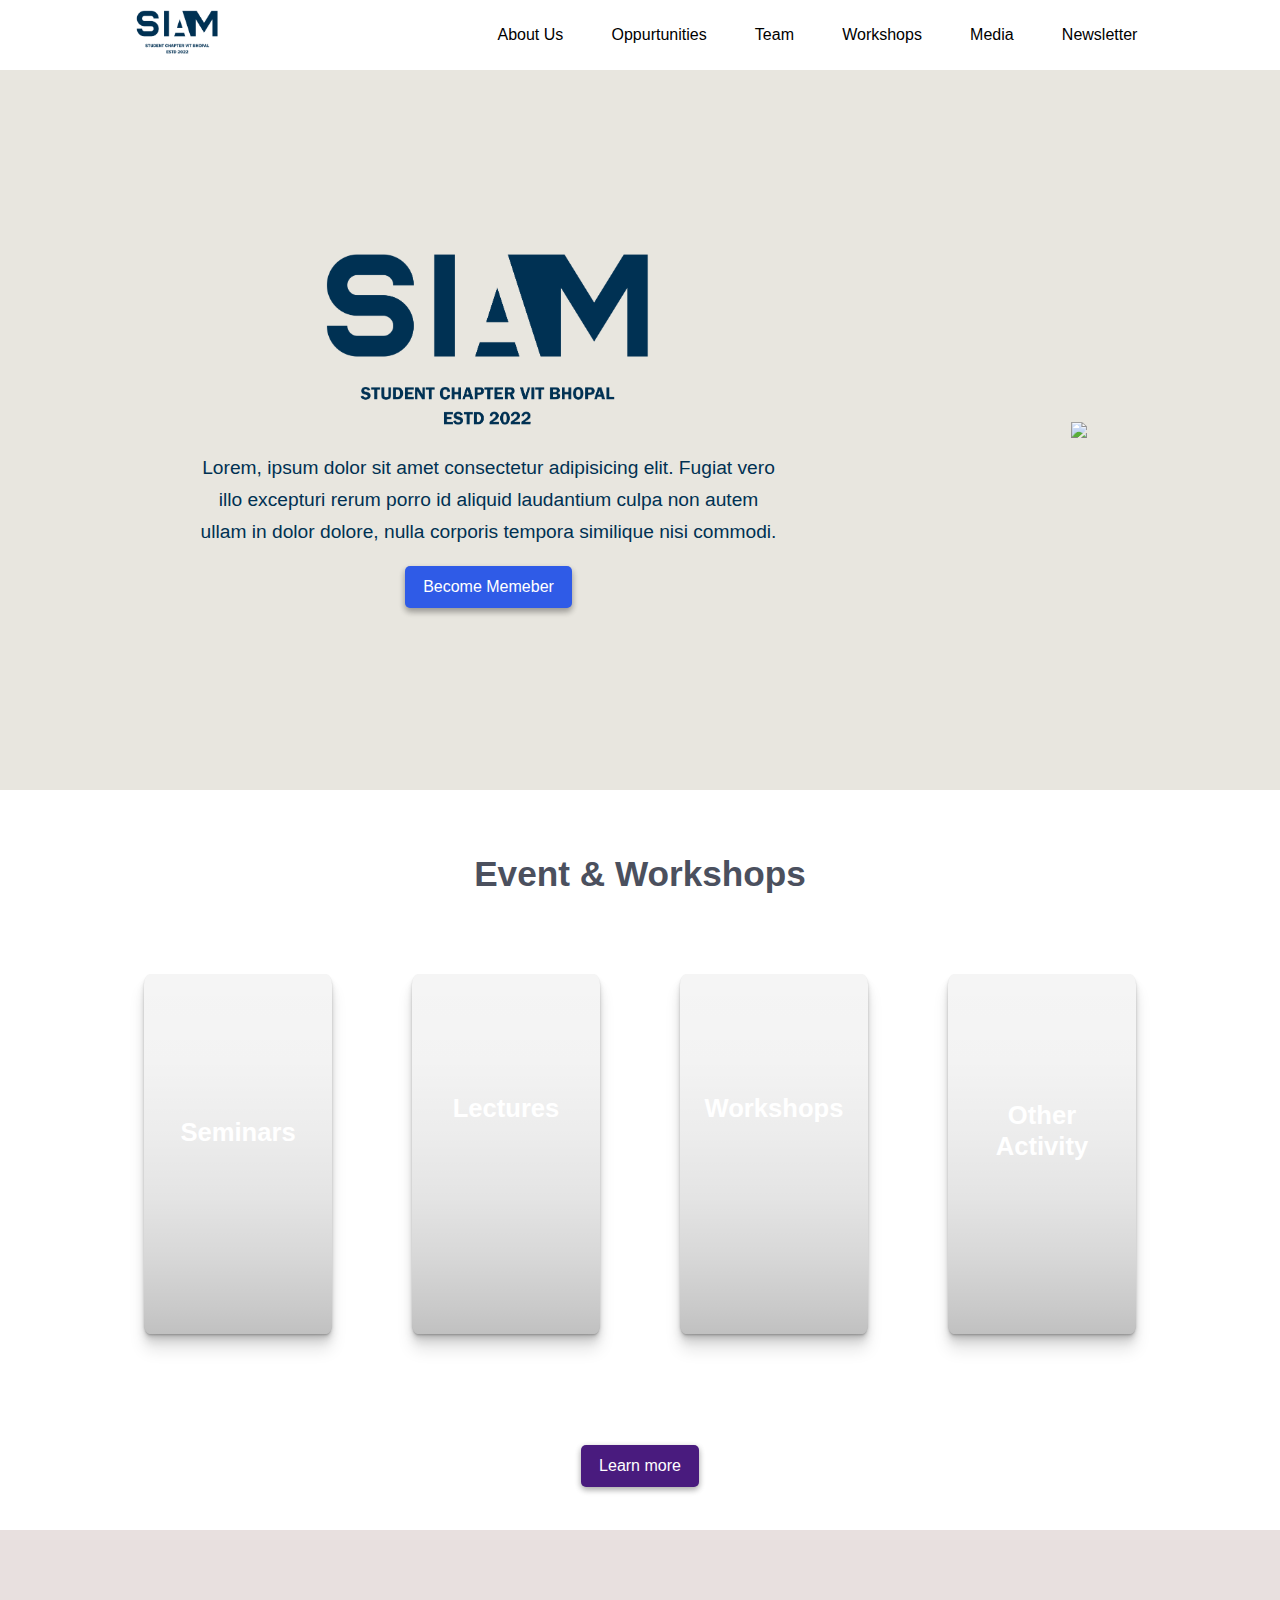
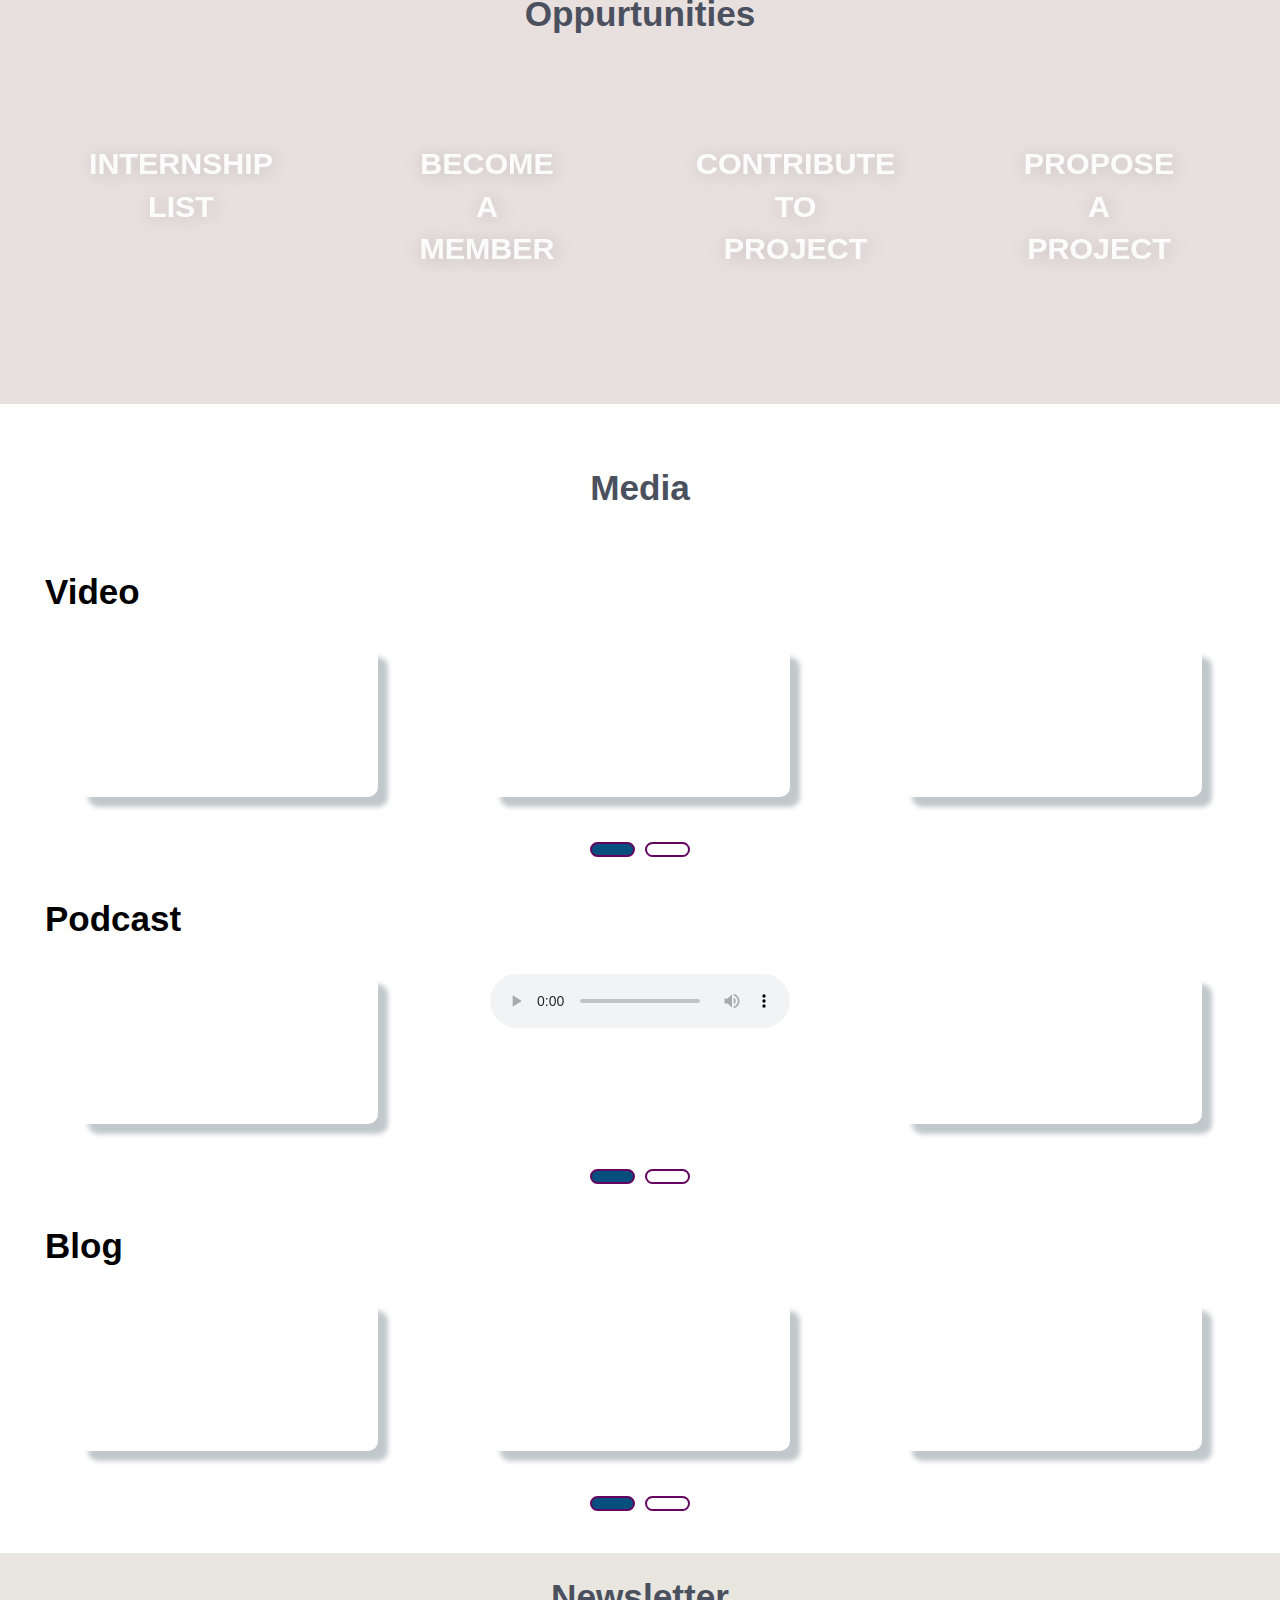
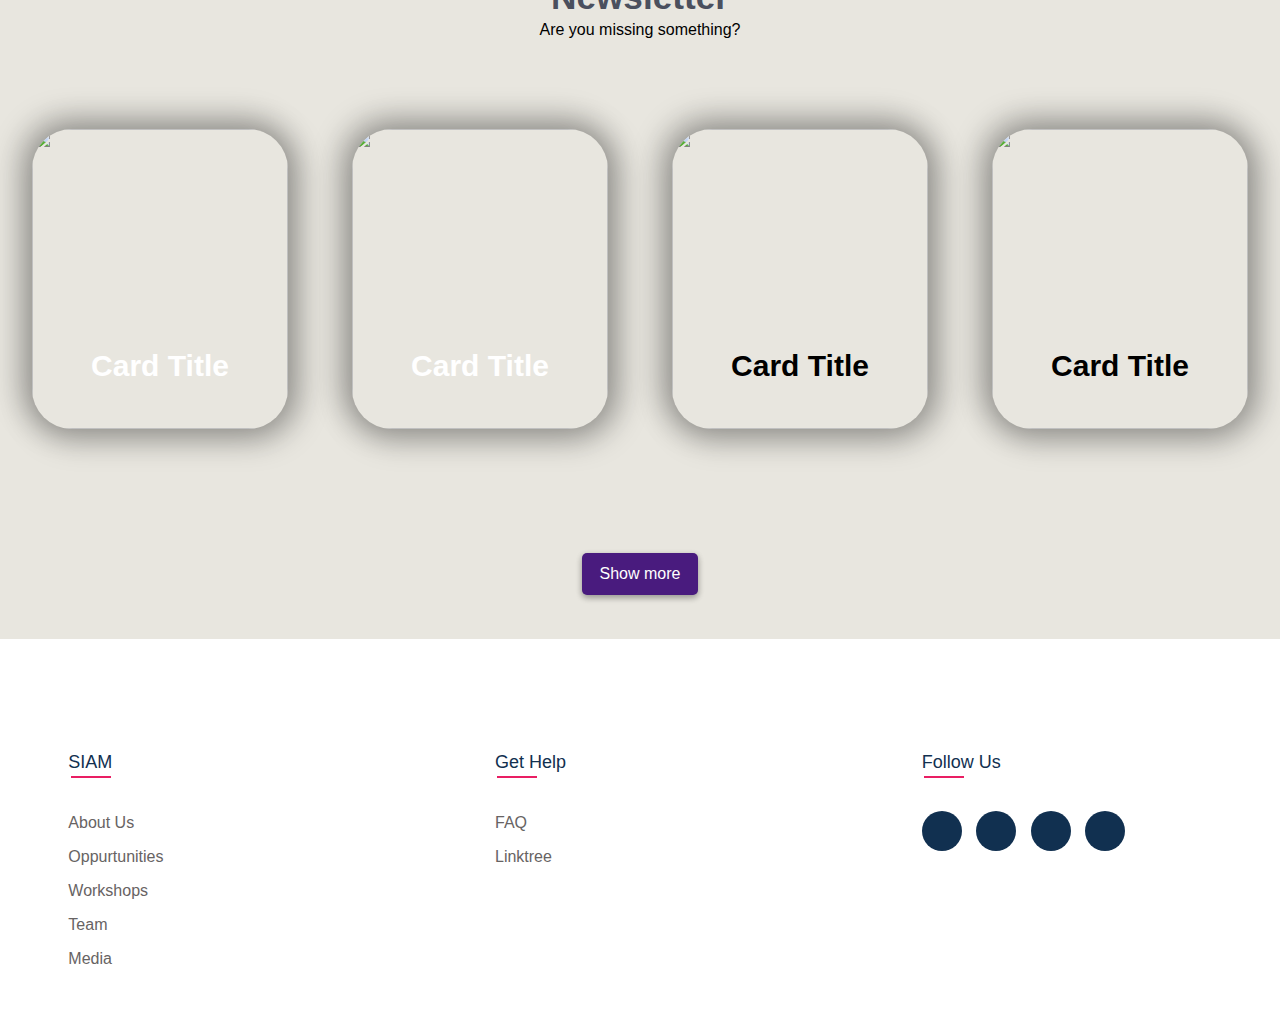
==== index.html @ 95266b64 "done" ====
<!DOCTYPE html>
<html lang="en">

<head>
  <meta charset="UTF-8">
  <meta http-equiv="X-UA-Compatible" content="IE=edge">
  <meta name="viewport" content="width=device-width, initial-scale=1.0">

  <script src="./js/index.js"></script>
  <script src="https://code.jquery.com/jquery-3.6.1.min.js"></script>
  <script src="https://cdnjs.cloudflare.com/ajax/libs/OwlCarousel2/2.3.4/owl.carousel.min.js"></script>
  <script src='https://kit.fontawesome.com/a076d05399.js' crossorigin='anonymous'></script>

  <link rel="stylesheet" href="https://cdnjs.cloudflare.com/ajax/libs/OwlCarousel2/2.3.4/assets/owl.carousel.min.css">
  <link rel="stylesheet" href="https://cdnjs.cloudflare.com/ajax/libs/font-awesome/6.1.1/css/all.min.css"
    integrity="sha512-KfkfwYDsLkIlwQp6LFnl8zNdLGxu9YAA1QvwINks4PhcElQSvqcyVLLD9aMhXd13uQjoXtEKNosOWaZqXgel0g=="
    crossorigin="anonymous" referrerpolicy="no-referrer" />
  <link href="https://fonts.googleapis.com/css?family=Montserrat:400,700" rel="stylesheet">
  <link rel="icon" type="image/x-icon" href="./images/SIAM logo Circular.png">
  <link rel="stylesheet" href="./css/index.css">
  <link rel="stylesheet" href="./css/venki.css">

  <title>SIAM</title>
</head>

<body>
<!-- Navbar -->
  <header>
    <div class="nav">
      <div class="logo">
        <a href="./html/index.html"><img src="./images/SIAM logo No Background 2.png"></a>
      </div>
      <div class="nav-links" tabindex="1">
        <div class="link"><a href="#c1" class="link">About Us</a></div>
        <div class="link"><a href="#c3" class="link">Oppurtunities</a></div>
        <div class="link"><a href="#" class="link">Team</a></div>
        <div class="link"><a href="#c2" class="link">Workshops</a></div>
        <div class="link"><a href="#c4" class="link">Media</a></div>
        <div class="link"><a href="#c5" class="link">Newsletter</a></div>
        <div class="toggle">
          <i class='fas fa-align-justify' style="font-size: 30px; margin:12px; padding: 3px;"></i>
        </div>
      </div>
    </div>
  </header>
  <!-- Navbar -->


<!-- Hero_page -->
  <div class="hero_section" id="c1">
    <div class="hero_text">
      <img src="./images/SIAM logo No Background 2.png">
      <p>Lorem, ipsum dolor sit amet consectetur
        adipisicing elit. Fugiat vero illo excepturi rerum porro id aliquid laudantium culpa non autem ullam in dolor
        dolore, nulla corporis tempora similique nisi commodi.</p>
      <div class="inner_button1">
        <a href="#"><button>Become Memeber</button></a>
      </div>
    </div>
    <img class="hero_img"
      src="https://afd-imaginecup-prod.azurefd.net/blob/imagine/public/images/RebrandV2_Homepage_Hero_1000x500.png">
  </div>
<!-- Hero_page -->

<!-- Event_and_workshop_section -->
  <div class="event_section" id="c2">
    <div class="event_title">
      <h1> Event & Workshops </h1>
    </div>
  </div>
  <main class="page-content">
    <div class="card1">
      <div class="content1">
        <h2 class="title">Seminars</h2>
        <p class="copy">"Let us walk into the seminar room as equals and not second class citizens.”</p>
        <button class="btn">View </button>
      </div>
    </div>
    <div class="card1">
      <div class="content1">
        <h2 class="title">Lectures</h2>
        <p class="copy">“Some people talk in their sleep. Lecturers talk while other people sleep”</p>
        <button class="btn">View </button>
      </div>
    </div>
    <div class="card1">
      <div class="content1">
        <h2 class="title">Workshops</h2>
        <p class="copy">"Great things are done by a series of small things brought together.”</p>
        <button class="btn">View</button>
      </div>
    </div>
    <div class="card1">
      <div class="content1">
        <h2 class="title">Other Activity</h2>
        <p class="copy">"Happiness is a state of activity it is the elixir of life.”</p>
        <button class="btn">View</button>
      </div>
    </div>
  </main>
  <div class="learn">
    <a href="#"><button>Learn more</button></a>
  </div>
<!-- Event_and_workshop_section -->


<!-- Oppurtunities_Section -->
  <section class="hero-section" id="c3">
    <div class="event_title">
      <h1> Oppurtunities </h1>
    </div>
    <div class="card-grid">
      <a class="card" href="#">
        <div class="card__background"
          style="background-image: url(https://images.unsplash.com/photo-1513128034602-7814ccaddd4e?ixlib=rb-4.0.3&ixid=MnwxMjA3fDB8MHxwaG90by1wYWdlfHx8fGVufDB8fHx8&auto=format&fit=crop&w=435&q=80)">
        </div>
        <div class="card__content">
          <h3 class="card__heading">INTERNSHIP LIST</h3>
        </div>
      </a>
      <a class="card" href="#">
        <div class="card__background"
          style="background-image: url(https://images.unsplash.com/photo-1502444330042-d1a1ddf9bb5b?ixlib=rb-4.0.3&ixid=MnwxMjA3fDB8MHxwaG90by1wYWdlfHx8fGVufDB8fHx8&auto=format&fit=crop&w=1173&q=80)">
        </div>
        <div class="card__content">
          <h3 class="card__heading">BECOME A MEMBER</h3>
        </div>
      </a>
      <a class="card" href="#">
        <div class="card__background"
          style="background-image: url(https://images.unsplash.com/photo-1586281380117-5a60ae2050cc?ixlib=rb-4.0.3&ixid=MnwxMjA3fDB8MHxwaG90by1wYWdlfHx8fGVufDB8fHx8&auto=format&fit=crop&w=1170&q=80)">
        </div>
        <div class="card__content">
          <h3 class="card__heading">CONTRIBUTE TO PROJECT</h3>
        </div>
        </li>
        <a class="card" href="#">
          <div class="card__background"
            style="background-image: url(https://images.unsplash.com/photo-1497633762265-9d179a990aa6?ixlib=rb-4.0.3&ixid=MnwxMjA3fDB8MHxwaG90by1wYWdlfHx8fGVufDB8fHx8&auto=format&fit=crop&w=1173&q=80)">
          </div>
          <div class="card__content">
            <h3 class="card__heading">PROPOSE A PROJECT</h3>
          </div>
        </a>
  </section>
<!-- Oppurtunities_Section -->

<!-- Media_section -->
  <section class="Media" id="c4">
    <div class="event_title">
      <h1> Media </h1>
    </div>
    <div class="vid">
      <h1>Video</h1>
    </div>
    <div class="wrapper">
      <div class="carousel owl-carousel">
        <div class="carde carde-1"><iframe
            src="https://drive.google.com/file/d/1U6ZTKZqI99TWluxevwmqQUKadkZJbYG3/preview" allow="autoplay"></iframe>
        </div>
        <div class="carde carde-2"><iframe
            src="https://drive.google.com/file/d/1DU8r8yJCGVjgxwokge92Vj6C5SOmhmwg/preview" allow="autoplay"></iframe>
        </div>
        <div class="carde carde-3"><iframe
            src="https://drive.google.com/file/d/1U6ZTKZqI99TWluxevwmqQUKadkZJbYG3/preview" allow="autoplay"></iframe>
        </div>
        <div class="carde carde-4"><iframe
            src="https://drive.google.com/file/d/1DU8r8yJCGVjgxwokge92Vj6C5SOmhmwg/preview" allow="autoplay"></iframe>
        </div>
        <div class="carde carde-5"><iframe
            src="https://drive.google.com/file/d/1U6ZTKZqI99TWluxevwmqQUKadkZJbYG3/preview" allow="autoplay"></iframe>
        </div>
      </div>
    </div>

    <div class="vid">
      <h1>Podcast</h1>
    </div>
    <div class="wrapper">
      <div class="carousel owl-carousel">
        <div class="carde carde-1"><iframe
            src="https://drive.google.com/file/d/1yyYGOU87adQq5bMHuCAW9EfXvQfVANlE/preview" allow="autoplay"></iframe>
        </div>
        <div class="carde carde-2"><audio controls="controls">
            <source src="https://drive.google.com/file/d/1yyYGOU87adQq5bMHuCAW9EfXvQfVANlE/preview">
          </audio></iframe></div>
        <div class="carde carde-3"><iframe
            src="https://drive.google.com/file/d/1U6ZTKZqI99TWluxevwmqQUKadkZJbYG3/preview" allow="autoplay"></iframe>
        </div>
        <div class="carde carde-4"><iframe
            src="https://drive.google.com/file/d/1U6ZTKZqI99TWluxevwmqQUKadkZJbYG3/preview" allow="autoplay"></iframe>
        </div>
        <div class="carde carde-5"><iframe
            src="https://drive.google.com/file/d/1U6ZTKZqI99TWluxevwmqQUKadkZJbYG3/preview" allow="autoplay"></iframe>
        </div>
      </div>
    </div>

    <div class="vid">
      <h1>Blog</h1>
    </div>
    <div class="wrapper">
      <div class="carousel owl-carousel">
        <div class="carde carde-1"><iframe
            src="https://drive.google.com/file/d/1U6ZTKZqI99TWluxevwmqQUKadkZJbYG3/preview" allow="autoplay"></iframe>
        </div>
        <div class="carde carde-2"><iframe
            src="https://drive.google.com/file/d/1U6ZTKZqI99TWluxevwmqQUKadkZJbYG3/preview" allow="autoplay"></iframe>
        </div>
        <div class="carde carde-3"><iframe
            src="https://drive.google.com/file/d/1U6ZTKZqI99TWluxevwmqQUKadkZJbYG3/preview" allow="autoplay"></iframe>
        </div>
        <div class="carde carde-4"><iframe
            src="https://drive.google.com/file/d/1U6ZTKZqI99TWluxevwmqQUKadkZJbYG3/preview" allow="autoplay"></iframe>
        </div>
        <div class="carde carde-5"><iframe
            src="https://drive.google.com/file/d/1U6ZTKZqI99TWluxevwmqQUKadkZJbYG3/preview" allow="autoplay"></iframe>
        </div>
      </div>
    </div>

    <script>
      $(".carousel").owlCarousel({
        margin: 15,
        loop: true,
        autoplay: true,
        autoplayTimeout: 4000,  //4000ms = 4sec
        autoplayHoverPause: true,
        responsive: {
          0: {
            items: 1,
            nav: false
          },
          600: {
            items: 2,
            nav: false
          },
          1000: {
            items: 3,
            nav: false
          }
        }
      });
    </script>

  </section>
<!-- Media_section -->


<!-- Newsletter -->
<section class="opp-section" id="c5">
  <div class="event_title">
    <h1>Newsletter</h1>
    <p>Are you missing something?</p>
  </div>

  <div class="oppcards-list">
  
    <div class="oppcard 1">
      <div class="card_image"> <img src="https://i.redd.it/b3esnz5ra34y.jpg" /> </div>
      <div class="card_title title-white">
        <p>Card Title</p>
      </div>
    </div>
    
      <div class="oppcard 2">
      <div class="card_image">
        <img src="https://st2.depositphotos.com/1598598/5887/i/950/depositphotos_58874131-stock-photo-tablet-on-a-desk-newsletter.jpg" />
        </div>
      <div class="card_title title-white">
        <p>Card Title</p>
      </div>
    </div>
    
    <div class="oppcard 3">
      <div class="card_image">
        <img src="https://media.giphy.com/media/10SvWCbt1ytWCc/giphy.gif" />
      </div>
      <div class="card_title">
        <p>Card Title</p>
      </div>
    </div>
      
      <div class="oppcard 4">
      <div class="card_image">
        <img src="https://media.giphy.com/media/LwIyvaNcnzsD6/giphy.gif" />
        </div>
      <div class="card_title title-black">
        <p>Card Title</p>
      </div>
      </div>
    
    </div>
    <div class="learn">
      <a href="#"><button>Show more</button></a>
    </div>
</section>


<!-- Newsletter -->


<!-- footer -->
  <footer class="footer">
    <div class="container">
      <div class="row">
        <div class="footer-col">
          <h4>SIAM</h4>
          <ul>
            <li><a href="#">about us</a></li>
            <li><a href="#">oppurtunities</a></li>
            <li><a href="#">workshops</a></li>
            <li><a href="#">team</a></li>
            <li><a href="#">media</a></li>
          </ul>
        </div>
        <div class="footer-col">
          <h4>get help</h4>
          <ul>
            <li><a href="#">FAQ</a></li>
            <li><a href="#">linktree</a></li>
          </ul>
        </div>
        <div class="footer-col">
          <h4>follow us</h4>
          <div class="social-links">
            <a href="#"><i class="fab fa-facebook-f"></i></a>
            <a href="#"><i class="fab fa-twitter"></i></a>
            <a href="#"><i class="fab fa-instagram"></i></a>
            <a href="#"><i class="fab fa-linkedin-in"></i></a>
          </div>
        </div>
      </div>
    </div>
  </footer>
<!-- footer -->

</body>
</html>
---- css/index.css ----
* {
    margin: 0;
    padding: 0;
    box-sizing: border-box;
    font-family: "Poppins", sans-serif;
  }

/* Navbar */
  .nav{
    height:70px;
    /* width:90vw; */
    display:flex;
    flex-direction: row;
    justify-content: space-around;
    align-items: center;
  }
  
  .nav-links{
    display:flex;
    flex-direction: row;
    justify-content: space-between;
    width:50vw;
    align-items: center;
  }
  
  .link{
    height: 70px;
    position: relative;
    transition-duration: 150ms;
    transition-timing-function: ease;
    color: black;
    font-size: 18px;
    font-size: medium;
    display: flex;
    flex-direction: row;
    justify-content: center;
    align-items: center;
  }
  
  .toggle{
    height:60px;
    width:70px;
    position:relative;
    display:none;
    /* flex-direction: column;
    justify-content: center;
    align-items: center; */
    transition-duration: 100ms;
    transition-timing-function: ease;
  }
  
  .link:hover{
    transform: scale(1.2);
    z-index:1;
    color: rgb(90, 87, 87);
  }
  .link:focus{
    color: red;
  }
  .link a {
    text-decoration: none;
  }
  
  .logo{
    height:70px;
    width:70px;
    display: flex;
    flex-direction: row;
    justify-content: center;
    align-items: center;
  }
  .logo a img {
    height: 50px;
  }
  /* Navbar */
  

/* Hero Page */
  .hero_section {
    display: flex;
    flex-direction: row;
    align-items: center;
    justify-content: space-around;
    flex-wrap: wrap;
    min-height: 80vh;
    background-color: #E8E6DF;
    padding:50px;
  }

  .hero_text {
    position: relative;
    text-align: center;
    color: #003152;
    font-size: 2.4rem;
    font-weight: 700;
    width: 50%;
    font-family:  system-ui, -apple-system, BlinkMacSystemFont, 'Segoe UI', Roboto, Oxygen, Ubuntu, Cantarell, 'Open Sans', 'Helvetica Neue', sans-serif;
  }

  .hero_text p {
    line-height: 32px;
    font-weight: 400;
    font-size: 1.2rem;
    font-family: 'Google Sans', sans-serif;
  }

  .hero_img {
    max-width: 600px;
  }

  .inner_button1{
    position: relative;
    display: flex;
    justify-content:center;
    align-items: center;
    height: 70px;
  }

  .inner_button1 a button {
    position: relative;
    background: #2F5BE7;
    box-shadow: 0 3px 6px rgb(0 0 0 / 16%), 0 4px 6px rgb(0 0 0 / 23%);
    color: #FFFFFF;
    padding: 12px 18px;
    font-size: 1rem;
    border-radius: 5px;
    border: none;
    cursor: pointer;
  }

  .inner_button1 a button:hover {
    background-color: #1541d3;
    font-size: 1.1rem;
  }
  
  .hero_text img {
    height: 200px;
  }
/* Hero page */

/* Event_and_workshop_section */
  .event_section {
    display: flex;
    flex-direction: column;
    align-items: center;
    justify-content: space-between;
    background-color: white;
    position: relative;
  }

  .event_title {
    position: relative;
    padding: 20px;
    margin: 40px;
    text-align: center;
  }
  .event_title h1 {
    text-transform: capitalize;
    font-size: 2.2rem;
    line-height: 48px;
    font-weight: 600;
  }

  

.learn{
    display: flex;
    flex-direction: column;
    align-items: center;
    justify-content: center;
    height: 20vh;
    position: relative;
    margin: 0px;
    padding: 8% 0 4% 0;

}
@import url("https://fonts.googleapis.com/css?family=Cardo:400i|Rubik:400,700&display=swap"); */
 
* {
  box-sizing: border-box;
} 

.page-content {
  display: flex;
  justify-content: space-between;
  align-items: center;
  flex-wrap: wrap;
  /* gap: 80px; */
  display: grid;
  grid-gap: 5rem;
  padding: 1rem;
  max-width: 80vw;
  margin: 0 auto;
  font-family: var(--font-sans);
}

.page-content .card1 {
  position: relative;
  display: flex;
  flex-direction: column;
  align-items: flex-end;
  overflow: hidden;
  padding: 1rem;
  width: 100%;
  text-align: center;
  color: whitesmoke;
  background-color: whitesmoke;
  box-shadow: 0 1px 1px rgba(0, 0, 0, 0.1), 0 2px 2px rgba(0, 0, 0, 0.1), 0 4px 4px rgba(0, 0, 0, 0.1), 0 8px 8px rgba(0, 0, 0, 0.1), 0 16px 16px rgba(0, 0, 0, 0.1);
  border-radius: 3%;
}

.card1:before {
  content: "";
  position: absolute;
  top: 0;
  left: 0;
  width: 100%;
  height: 110%;
  background-size: cover;
  background-position: center;
  transition: transform calc(var(--d) * 1.5) var(--e);
  pointer-events: none;
}

.card1:after {
  content: "";
  display: block;
  position: absolute;
  top: 0;
  left: 0;
  width: 100%;
  height: 200%;
  pointer-events: none;
  background-image: linear-gradient(to bottom, rgba(0, 0, 0, 0) 0%, rgba(0, 0, 0, 0.009) 11.7%, rgba(0, 0, 0, 0.034) 22.1%, rgba(0, 0, 0, 0.072) 31.2%, rgba(0, 0, 0, 0.123) 39.4%, rgba(0, 0, 0, 0.182) 46.6%, rgba(0, 0, 0, 0.249) 53.1%, rgba(0, 0, 0, 0.32) 58.9%, rgba(0, 0, 0, 0.394) 64.3%, rgba(0, 0, 0, 0.468) 69.3%, rgba(0, 0, 0, 0.54) 74.1%, rgba(0, 0, 0, 0.607) 78.8%, rgba(0, 0, 0, 0.668) 83.6%, rgba(0, 0, 0, 0.721) 88.7%, rgba(0, 0, 0, 0.762) 94.1%, rgba(0, 0, 0, 0.79) 100%);
  transform: translateY(-50%);
  transition: transform calc(var(--d) * 2) var(--e);
}

.card1:nth-child(1):before {
  background-image: url(https://wallpapercave.com/wp/wp9080159.jpg);
}

.card1:nth-child(2):before {
  background-image: url(https://assets.teenvogue.com/photos/60391871997d23ec6c391855/5:2/w_5425,h_2170,c_limit/GettyImages-1271613603.jpg);
}

.card1:nth-child(3):before {
  background-image: url(../images/w.png);
}

 .card1:nth-child(4):before {
  background-image: url(https://www.usnews.com/object/image/0000016c-d368-daf2-a1fe-f3788ac60000/collegestudentsfriends.jpg?update-time=1566915361510&size=responsive640);
} 

.content1 {
  position: relative;
  display: flex;
  flex-direction: column;
  align-items: center;
  width: 100%;
  transition: transform var(--d) var(--e);
  z-index: 1;
}

.content1 > * + * {
  /* margin-top: rem; */
}

.title {
  font-size: 1.6rem;
  font-weight: bold;
  line-height: 1.2;
  color: white;
}

.copy {
  font-family: var(--font-serif);
  font-size: 1 rem;
  padding-top: 10px;
  font-style: italic;
  line-height: 1.5;
}

.btn {
  cursor: pointer;
  margin-top: 1.2rem;
  padding: 0.75rem 1.5rem;
  font-size: 0.65rem;
  font-weight: bold;
  letter-spacing: 0.025rem;
  text-transform: uppercase;
  color: rgb(236, 223, 223);
  background-color: rgb(143, 136, 136);
  border: none;
  border-radius: 5%;
}

.btn:hover {
  background-color: rgb(174, 172, 168);
}

.btn:focus {
  outline: 1px dashed yellow;
  outline-offset: 3px;
}

.learn button {
    background: #491B7E;
    box-shadow: 0 2px 6px rgb(0 0 0 / 16%), 0 3px 6px rgb(0 0 0 / 23%);
    color: #FFFFFF;
    padding: 12px 18px;
    font-size: 1rem;
    border-radius: 5px;
    border: none;
    cursor: pointer;
}

.learn button:hover{
    background-color: #5a1d9f;
    font-size: 1.2rem;
}
/* Event_and_workshop_section */

 

/* Oppurtunities_Section */
:root{
  --background-dark: #2d3548;
  --text-light: rgba(255,255,255,0.6);
  --text-lighter: rgba(255,255,255,0.9);
  --spacing-s: 8px;
  --spacing-m: 16px;
  --spacing-l: 24px;
  --spacing-xl: 32px;
  --spacing-xxl: 64px;
  --width-container: 1200px;
}

.hero-section{
  align-items: center;
    background-color: #e8e0df;
    display: flex;
    min-height: 100%;
    padding: 0px 24px 80px;
    flex-direction: column;
    flex-wrap: nowrap;
}

.card-grid{
  display: grid;
  grid-template-columns: repeat(1, 1fr);
  grid-column-gap: var(--spacing-l);
  grid-row-gap: var(--spacing-l);
  max-width: var(--width-container);
  width: 100%;
}

.card{
  list-style: none;
  position: relative;
}

.card:before{
  content: '';
  display: block;
  padding-bottom: 80%;
  width: 100%;
}

.card__background{
  background-size: cover;
  background-position: center;
  border-radius: var(--spacing-l);
  bottom: 0;
  filter: brightness(0.75) saturate(1.2) contrast(0.85);
  left: 0;
  position: absolute;
  right: 0;
  top: 0;
  transform-origin: center;
  transform: scale(1) translateZ(0);
  transition: 
    filter 200ms linear,
    transform 200ms linear;
}

.card:hover .card__background{
  transform: scale(1.05) translateZ(0);
}

.card-grid:hover > .card:not(:hover) .card__background{
  filter: brightness(0.5) saturate(0) contrast(1.2) blur(20px);
}

.card__content{
  left: 0;
  padding: var(--spacing-l);
  position: absolute;
  top: 0;
}

.card__heading{
  color: var(--text-lighter);
  font-size: 1.9rem;
  text-shadow: 2px 2px 20px rgba(0,0,0,0.2);
  line-height: 1.4;
  word-spacing: 100vw;
  text-align: center;
  position: relative;
  margin: 20px;
}
/* Oppurtunities_Section */
  
 
/* Media_section */
.vid h1 {
  position: relative;
  font-size: 35px;
  font-weight: 800;
  color: black;
  text-align: left;
  left: 15px;
  margin: 15px;
  margin-left: 30px;
}
.wrapper {
  width: 100%;
}

.wrapper .carousel {
  margin: auto;
  padding: 0 30px;
}
 
.carousel .carde {
  text-align: center;
  margin: 20px 0;
  border: none;
  border-radius: 10px;
}

/* .carousel .carde-1 {
  box-shadow: rgba(236, 26, 26, 0.2);
}
.carousel .carde-2 {
  box-shadow: rgba(201, 194, 194, 0.2);
}
.carousel .carde-3 {
  box-shadow: rgba(201, 194, 194, 0.2);
}
.carousel .carde-4 {
  box-shadow: rgba(201, 194, 194, 0.2);
}
.carousel .carde-5 {
  box-shadow: rgba(201, 194, 194, 0.2);
} */

.owl-dots{
  text-align: center;
  margin-top:20px ;
  margin-bottom: 40px;
}
.owl-dot {
  height: 15px;
  width: 45px;
  border-radius: 25px;
  cursor: pointer;
  outline: none;
  margin: 0 5px;
  border: 2px solid #630460 !important;
  transition: all 0.3s ease;
}

.owl-dot:hover,
.owl-dot.active {
  background: #064e7e !important ;
}

.media{
  display: flex;
  flex-direction: column;
  justify-content: space-evenly;
  align-items: center;
  padding:20px;
}

iframe {
  border-radius: 10px;
  border: none;
  box-shadow: 10px 10px 5px rgba(86, 108, 115, 0.371);
}

iframe:hover {
  border: 5px solid green;
  box-shadow: rgba(240, 46, 170, 0.4) 5px 5px, rgba(240, 46, 170, 0.3) 10px 10px, rgba(240, 46, 170, 0.2) 15px 15px, rgba(240, 46, 170, 0.1) 20px 20px, rgba(240, 46, 170, 0.05) 25px 25px;
}




/* Media_section */


/* Newsletter */
.opp-section{
  background-color: #E8E6DF;
}
.oppcards-list {
  z-index: 0;
  width: 100%;
  display: flex;
  justify-content: space-around;
  flex-wrap: wrap;
}

.oppcard {
  margin: 30px auto;
  width: 20vw;
  height: 300px;
  border-radius: 40px;
box-shadow: 5px 5px 30px 7px rgba(0,0,0,0.25), -5px -5px 30px 7px rgba(0,0,0,0.22);
  cursor: pointer;
  transition: 0.4s;
}

.oppcard .card_image {
  width: inherit;
  height: inherit;
  border-radius: 40px;
}

.oppcard .card_image img {
  width: inherit;
  height: inherit;
  border-radius: 40px;
  object-fit: cover;
  object-position: center;
}

.oppcard .card_title {
  text-align: center;
  border-radius: 0px 0px 40px 40px;
  font-family: sans-serif;
  font-weight: bold;
  font-size: 30px;
  margin-top: -80px;
  height: 40px;
}

.oppcard:hover {
  transform: scale(0.9, 0.9);
  box-shadow: 5px 5px 30px 15px rgba(0,0,0,0.25), 
    -5px -5px 30px 15px rgba(0,0,0,0.22);
}

.title-white {
  color: white;
}

.title-black {
  color: black;
}

/* Newsletter */



@media screen and (min-width: 0px) and (max-width: 430px){
  .hero_text{
    width:95vw;
  }
  .hero_img{
    max-width: 90vw;
    margin:10px;
  }
  .hero_text img {
    width: 95vw;
  }
  .oppcards-list{
    display: flex;
    flex-direction: column;
  }
  .oppcard{
    width: 75vw;
  }

}

@media(min-width: 540px){
  .card-grid{
    grid-template-columns: repeat(2, 1fr); 
  }
}

@media(min-width: 960px){
  .card-grid{
    grid-template-columns: repeat(4, 1fr); 
  }
  
}

@media (min-width: 600px) {
  .page-content {
    grid-template-columns: repeat(2, 1fr);
  }
  .card1 {
    height: 40vh;
  }
}
@media (min-width: 800px) {
  .page-content {
    grid-template-columns: repeat(4, 1fr);
  }
  
}

@media (hover: hover) and (min-width: 600px) {
  .card1:after {
    transform: translateY(0);
  }

  .content1 {
    transform: translateY(calc(100% - 5.5rem));
  }
  .content1 > *:not(.title) {
    opacity: 0;
    transform: translateY(1rem);
    transition: transform var(--d) var(--e), opacity var(--d) var(--e);
  }

  .card1:hover,
.card1:focus-within {
    align-items: center;
  }
  .card1:hover:before,
.card1:focus-within:before {
    transform: translateY(-5%);
  }
  .card1:hover:after,
.card1:focus-within:after {
    transform: translateY(-50%);
  }
  .card1:hover .content1,
.card1:focus-within .content1 {
    transform: translateY(50%);
  }
  .card1:hover .content1 > *:not(.title),
.card1:focus-within .content1 > *:not(.title) {
    opacity: 1;
    transform: translateY(0);
    transition-delay: calc(var(--d) / 8);
  }

  .card1:focus-within:before, .card1:focus-within:after,
.card1:focus-within .content1,
.card1:focus-within .content1 > *:not(.title) {
    transition-duration: 1000ms;
  }
}
@media screen and (min-width: 0px) and (max-width: 430px){
  .toggle{
    display:block;
    margin-right:10px;
  }
  .nav-links{
    justify-content: right;
    width:80px;

  }
  .link{
    display:none;
  }
  .nav-links:focus {
    position: fixed;
    width: 90vw;
    height: 80vh;
    background: linear-gradient(135deg, #f5f7fa 0%, #E8E6DF 100%);
    flex-direction: column;
    justify-content: space-evenly;
    z-index: 10;
    transition-duration: 200ms;
    transition-timing-function: ease;
    display: flex;
    top: 10px;
    box-shadow:  5px 10px 8px #888888;
    border-radius: 20px;
    
  }
  .nav-links:focus .link{
    position: relative;
    display:block;
    width: 40vw;
    margin-left:10px;
    top: 5px;
  }  
  .nav-links:focus .toggle{
    display:none;
  }
  .link a {
    font-size: 18px;
    font-weight: 600;
    text-align: center;
    margin-top: 20px;
  }
  .nav-links:focus .link:hover{
    background:rgb(53, 121, 247);
    top:0px;
    transform: scale(1);
    width: 65vw;
    outline:none;
    border-radius: 65px;
    transition-duration: 200ms;
    transition-timing-function: ease;
  }
  .link:hover{
    bottom:-20px;
    transform: scale(1.2);
    background:red;
    outline: 2px dashed red;
    outline-offset:2px;
    z-index:1;
  }
  
  .logo{
    height:70px;
    width:70px;
    margin-left:10px;
  }
}
---- css/venki.css ----
.container{
	max-width: 100%;
	margin:auto;
  
}
.row{
  line-height: 1.5;
    display: flex;
    flex-wrap: wrap;
    justify-content: space-around;
    flex-direction: row;
    align-items: flex-start;

}

ul{
	list-style: none;
}

.footer{
  margin-top: 50px;
  padding: 60px 0;
  /* background-color: #E8E6DF; */
}
.footer-col{
   width: 25%;
   padding: 0 15px;
}
.footer-col h4{
	font-size: 18px;
	color: #113050;
	text-transform: capitalize;
	margin-bottom: 35px;
	font-weight: 500;
	position: relative;
}
.footer-col h4::before{
	content: '';
	position: absolute;
	left:2.5px;
	bottom: -2px;
	background-color: #e91e63;
	height: 2px;
	box-sizing: border-box;
	width: 40px;
}
.footer-col ul li:not(:last-child){
	margin-bottom: 10px;
}
.footer-col ul li a{
	font-size: 16px;
	text-transform: capitalize;
	color: #ffffff;
	text-decoration: none;
	font-weight: 300;
	color: #676363;
	display: block;
	transition: all 0.3s ease-in-out;
}
.footer-col ul li a:hover{
	color: black;
	padding-left: 8px;
  	font-size: 16px;
}
.footer-col .social-links a{
	display: inline-block;
	height: 40px;
	width: 40px;
	background-color: #113050;
	margin:0 10px 10px 0;
	text-align: center;
	line-height: 40px;
	border-radius: 50%;
	color: #ffffff;
	transition: all 0.5s ease;
}
.footer-col .social-links a:hover{
	color: #113050;
	background-color: #ffffff;
}*/

/*responsive*/
/*@media(max-width: 767px){
  .footer-col{
    width: 50%;
    margin-bottom: 30px;
}
}
@media(max-width: 574px){
  .footer-col{
    width: 100%;
}
}




/* seeing */




.new_footer_area {
    background: #fbfbfd;
}


.new_footer_top {
    padding: 120px 0px 270px;
    position: relative;
      overflow-x: hidden;
}
.new_footer_area .footer_bottom {
    padding-top: 5px;
    padding-bottom: 50px;
}
.footer_bottom {
    font-size: 14px;
    font-weight: 300;
    line-height: 20px;
    color: #7f88a6;
    padding: 27px 0px;
}
.new_footer_top .company_widget p {
    font-size: 16px;
    font-weight: 300;
    line-height: 28px;
    color: #6a7695;
    margin-bottom: 20px;
}
.new_footer_top .company_widget .f_subscribe_two .btn_get {
    border-width: 1px;
    margin-top: 20px;
}
.btn_get_two:hover {
    background: transparent;
    color: #5e2ced;
}
.btn_get:hover {
    color: #fff;
    background: #6754e2;
    border-color: #6754e2;
    -webkit-box-shadow: none;
    box-shadow: none;
}
a:hover, a:focus, .btn:hover, .btn:focus, button:hover, button:focus {
    text-decoration: none;
    outline: none;
}



.new_footer_top .f_widget.about-widget .f_list li a:hover {
    color: #5e2ced;
}
.new_footer_top .f_widget.about-widget .f_list li {
    margin-bottom: 11px;
}
.f_widget.about-widget .f_list li:last-child {
    margin-bottom: 0px;
}
.f_widget.about-widget .f_list li {
    margin-bottom: 15px;
}
.f_widget.about-widget .f_list {
    margin-bottom: 0px;
}
.new_footer_top .f_social_icon a {
    width: 44px;
    height: 44px;
    line-height: 43px;
    background: transparent;
    border: 1px solid #e2e2eb;
    font-size: 24px;
}
.f_social_icon a {
    width: 46px;
    height: 46px;
    border-radius: 50%;
    font-size: 14px;
    line-height: 45px;
    color: #858da8;
    display: inline-block;
    background: #ebeef5;
    text-align: center;
    -webkit-transition: all 0.2s linear;
    -o-transition: all 0.2s linear;
    transition: all 0.2s linear;
}
.ti-facebook:before {
    content: "\e741";
}
.ti-twitter-alt:before {
    content: "\e74b";
}
.ti-vimeo-alt:before {
    content: "\e74a";
}
.ti-pinterest:before {
    content: "\e731";
}

.btn_get_two {
    -webkit-box-shadow: none;
    box-shadow: none;
    background: #5e2ced;
    border-color: #5e2ced;
    color: #fff;
}

.btn_get_two:hover {
    background: transparent;
    color: #5e2ced;
}

.new_footer_top .f_social_icon a:hover {
    background: #5e2ced;
    border-color: #5e2ced;
  color:white;
}
.new_footer_top .f_social_icon a + a {
    margin-left: 4px;
}
.new_footer_top .f-title {
    margin-bottom: 30px;
    color: #263b5e;
}
.f_600 {
    font-weight: 600;
}
.f_size_18 {
    font-size: 18px;
}
h1, h2, h3, h4, h5, h6 {
    color: #4b505e;
}
.new_footer_top .f_widget.about-widget .f_list li a {
    color: #6a7695;
}


.new_footer_top .footer_bg {
    position: absolute;
    bottom: 0;
    background: url("https://blogger.googleusercontent.com/img/b/R29vZ2xl/AVvXsEigB8iI5tb8WSVBuVUGc9UjjB8O0708X7Fdic_4O1LT4CmLHoiwhanLXiRhe82yw0R7LgACQ2IhZaTY0hhmGi0gYp_Ynb49CVzfmXtYHUVKgXXpWvJ_oYT8cB4vzsnJLe3iCwuzj-w6PeYq_JaHmy_CoGoa6nw0FBo-2xLdOPvsLTh_fmYH2xhkaZ-OGQ/s16000/footer_bg.png") no-repeat scroll center 0;
    width: 100%;
    height: 266px;
}

.new_footer_top .footer_bg .footer_bg_one {
    background: url("https://blogger.googleusercontent.com/img/b/R29vZ2xl/AVvXsEia0PYPxwT5ifToyP3SNZeQWfJEWrUENYA5IXM6sN5vLwAKvaJS1pQVu8mOFFUa_ET4JuHNTFAxKURFerJYHDUWXLXl1vDofYXuij45JZelYOjEFoCOn7E6Vxu0fwV7ACPzArcno1rYuVxGB7JY6G7__e4_KZW4lTYIaHSLVaVLzklZBLZnQw047oq5-Q/s16000/volks.gif") no-repeat center center;
    width: 330px;
    height: 105px;
  background-size:100%;
    position: absolute;
    bottom: 0;
    left: 30%;
    -webkit-animation: myfirst 22s linear infinite;
    animation: myfirst 22s linear infinite;
}

.new_footer_top .footer_bg .footer_bg_two {
    background: url("https://blogger.googleusercontent.com/img/b/R29vZ2xl/AVvXsEhyLGwEUVwPK6Vi8xXMymsc-ZXVwLWyXhogZxbcXQYSY55REw_0D4VTQnsVzCrL7nsyjd0P7RVOI5NKJbQ75koZIalD8mqbMquP20fL3DxsWngKkOLOzoOf9sMuxlbyfkIBTsDw5WFUj-YJiI50yzgVjF8cZPHhEjkOP_PRTQXDHEq8AyWpBiJdN9SfQA/s16000/cyclist.gif") no-repeat center center;
    width: 88px;
    height: 100px;
  background-size:100%;
    bottom: 0;
    left: 38%;
    position: absolute;
    -webkit-animation: myfirst 30s linear infinite;
    animation: myfirst 30s linear infinite;
}



@-moz-keyframes myfirst {
  0% {
    left: -25%;
  }
  100% {
    left: 100%;
  }
}

@-webkit-keyframes myfirst {
  0% {
    left: -25%;
  }
  100% {
    left: 100%;
  }
}

@keyframes myfirst {
  0% {
    left: -25%;
  }
  100% {
    left: 100%;
  }
}

/*************footer End*****************/
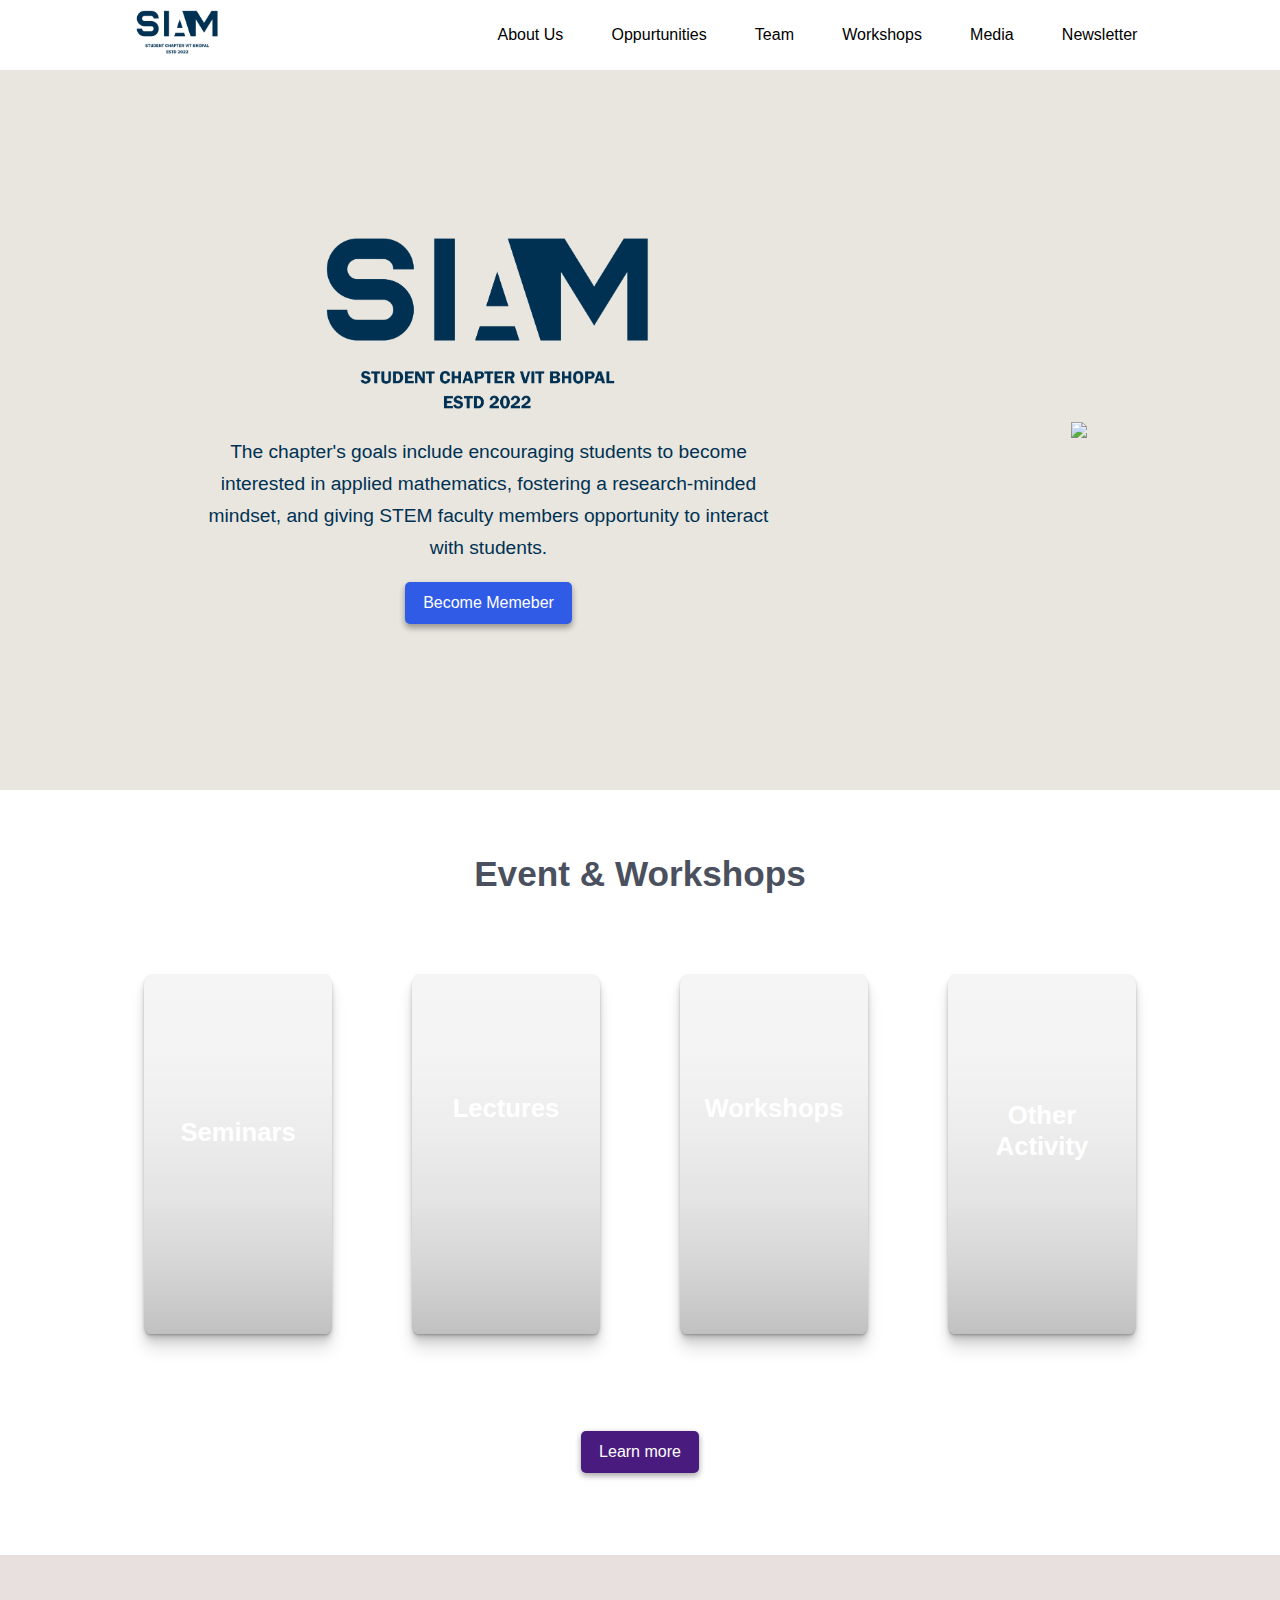
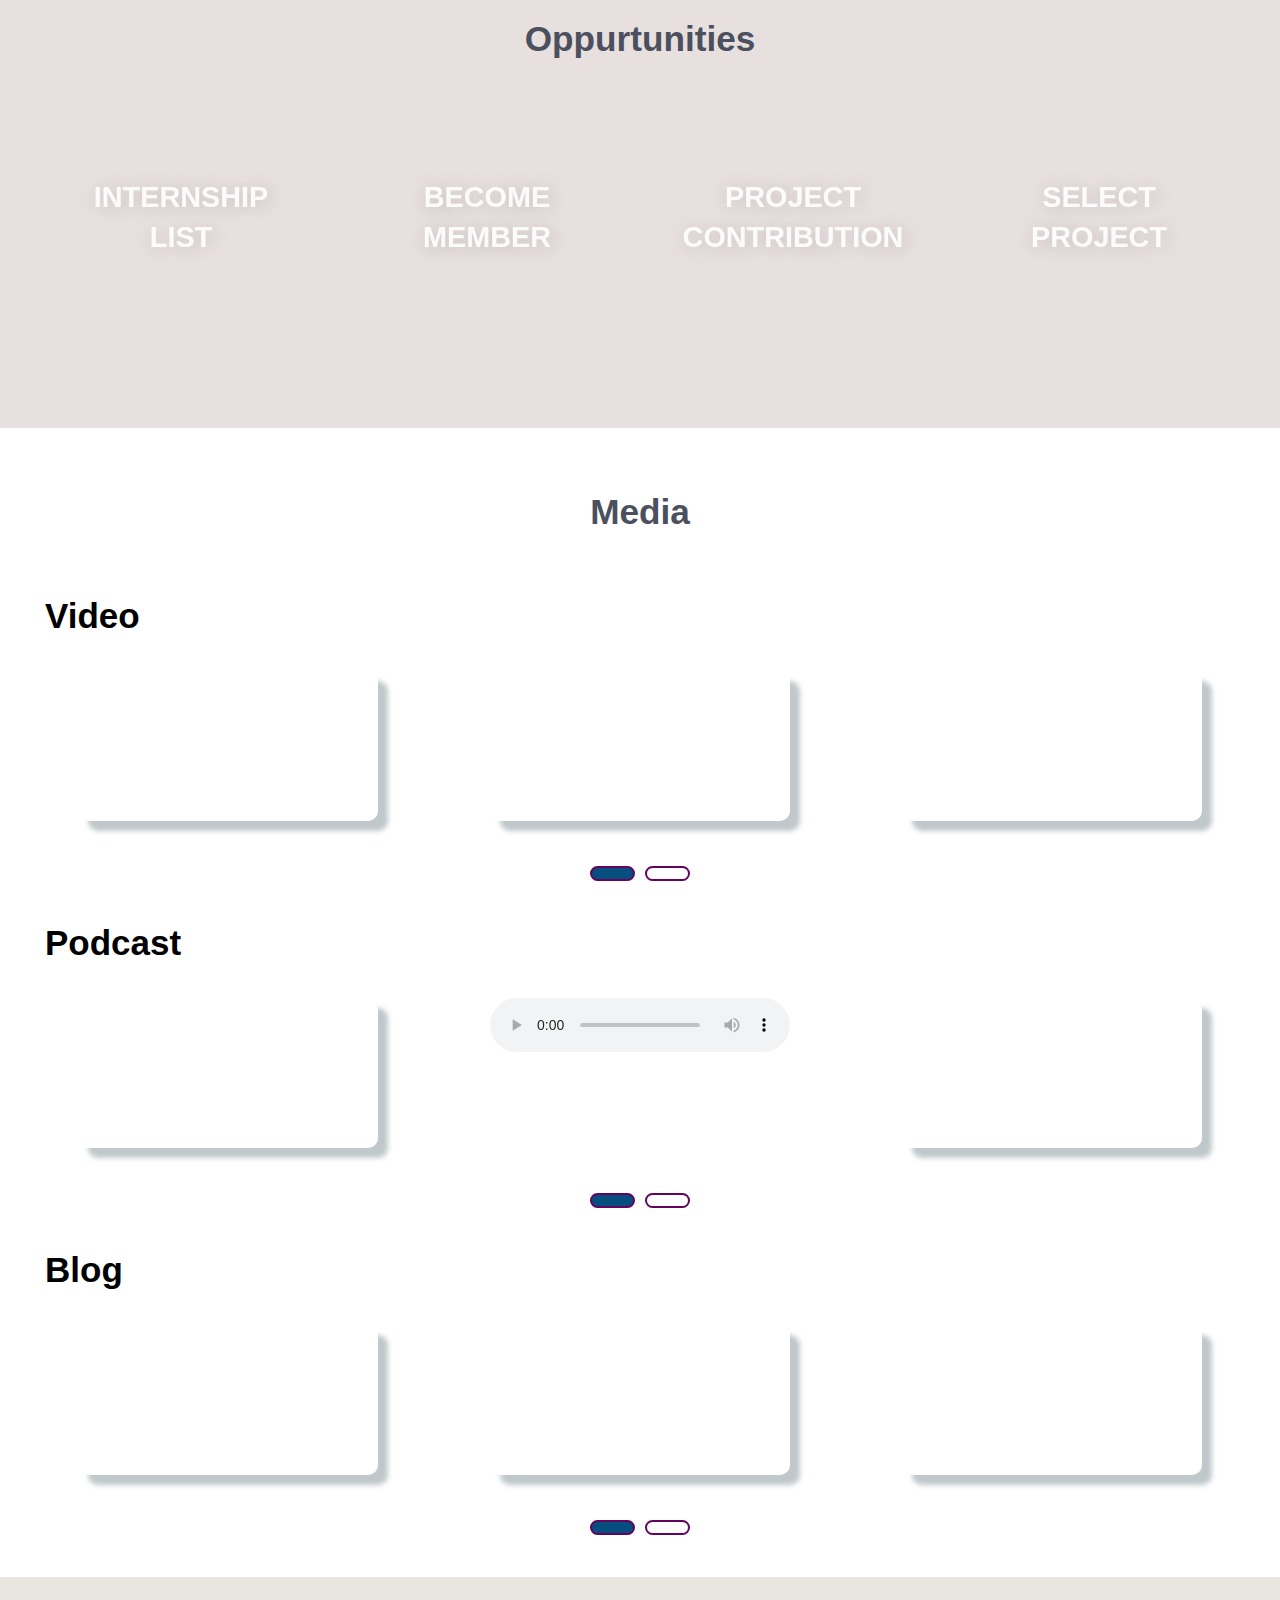
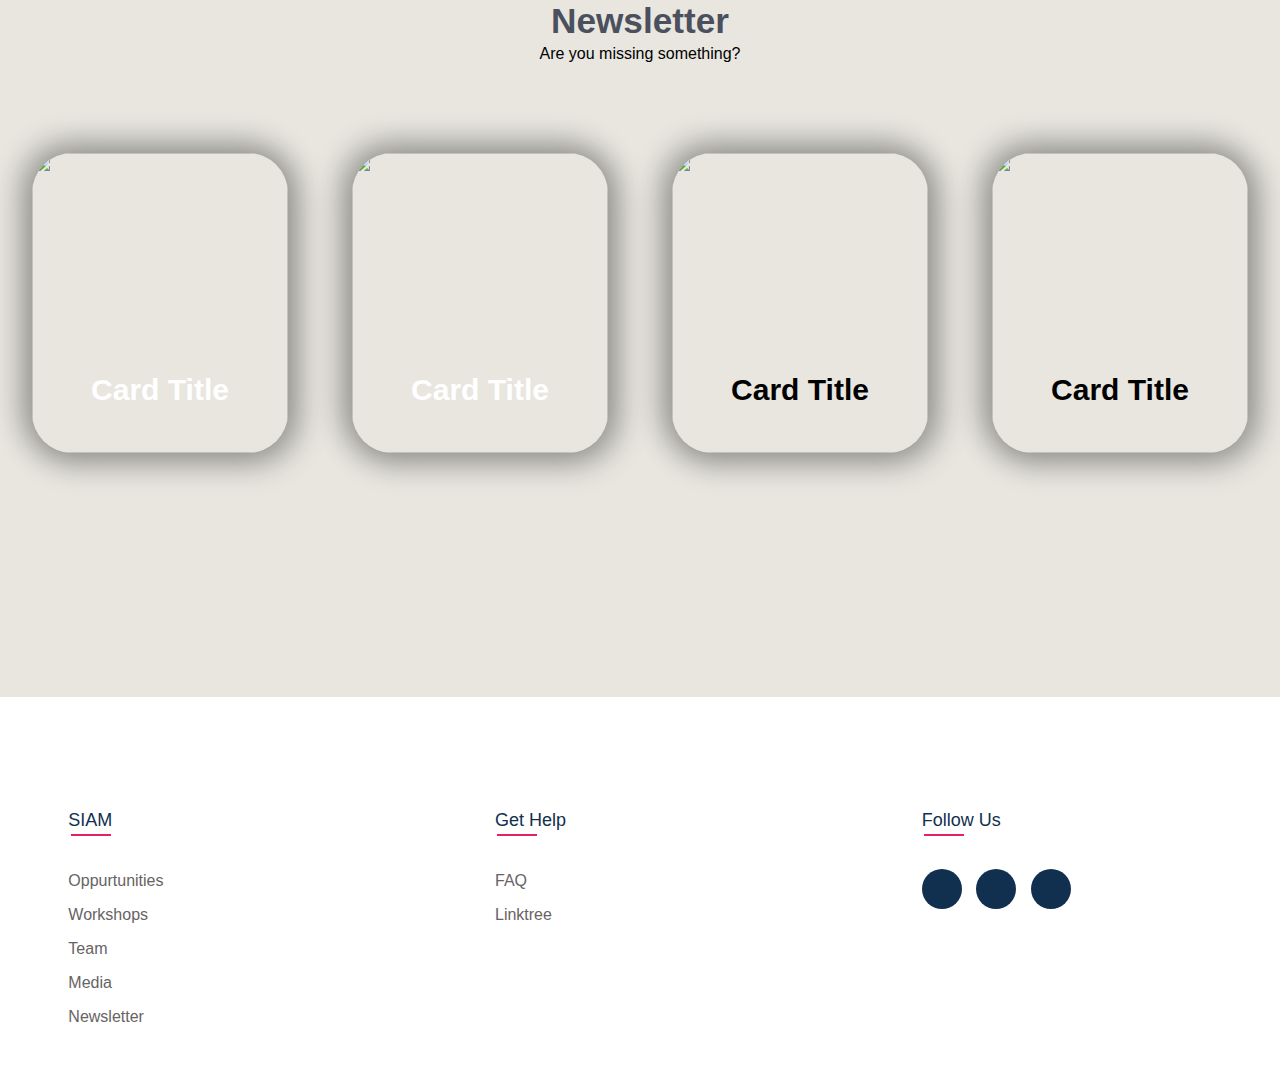
==== commit 0cd2df13: "changes" ====
--- a/index.html
+++ b/index.html
@@ -50,11 +50,9 @@
   <div class="hero_section" id="c1">
     <div class="hero_text">
       <img src="./images/SIAM logo No Background 2.png">
-      <p>Lorem, ipsum dolor sit amet consectetur
-        adipisicing elit. Fugiat vero illo excepturi rerum porro id aliquid laudantium culpa non autem ullam in dolor
-        dolore, nulla corporis tempora similique nisi commodi.</p>
+      <p>The chapter's goals include encouraging students to become interested in applied mathematics, fostering a research-minded mindset, and giving STEM faculty members opportunity to interact with students.</p>
       <div class="inner_button1">
-        <a href="#"><button>Become Memeber</button></a>
+        <a href="https://docs.google.com/forms/d/e/1FAIpQLSfoVa6mYLTbLBEatL_doCAcqkarWc3GJ86h4pHeE9mCKIQikw/viewform?usp=sf_link" target="_blank"><button>Become Memeber</button></a>
       </div>
     </div>
     <img class="hero_img"
@@ -115,15 +113,15 @@
           style="background-image: url(https://images.unsplash.com/photo-1513128034602-7814ccaddd4e?ixlib=rb-4.0.3&ixid=MnwxMjA3fDB8MHxwaG90by1wYWdlfHx8fGVufDB8fHx8&auto=format&fit=crop&w=435&q=80)">
         </div>
         <div class="card__content">
-          <h3 class="card__heading">INTERNSHIP LIST</h3>
+          <h3 class="card__heading"> INTERNSHIP LIST </h3>
         </div>
       </a>
-      <a class="card" href="#">
+      <a class="card" href="https://docs.google.com/forms/d/e/1FAIpQLSfoVa6mYLTbLBEatL_doCAcqkarWc3GJ86h4pHeE9mCKIQikw/viewform?usp=sf_link" target="_blank">
         <div class="card__background"
           style="background-image: url(https://images.unsplash.com/photo-1502444330042-d1a1ddf9bb5b?ixlib=rb-4.0.3&ixid=MnwxMjA3fDB8MHxwaG90by1wYWdlfHx8fGVufDB8fHx8&auto=format&fit=crop&w=1173&q=80)">
         </div>
         <div class="card__content">
-          <h3 class="card__heading">BECOME A MEMBER</h3>
+          <h3 class="card__heading"> BECOME MEMBER </h3>
         </div>
       </a>
       <a class="card" href="#">
@@ -131,7 +129,7 @@
           style="background-image: url(https://images.unsplash.com/photo-1586281380117-5a60ae2050cc?ixlib=rb-4.0.3&ixid=MnwxMjA3fDB8MHxwaG90by1wYWdlfHx8fGVufDB8fHx8&auto=format&fit=crop&w=1170&q=80)">
         </div>
         <div class="card__content">
-          <h3 class="card__heading">CONTRIBUTE TO PROJECT</h3>
+          <h3 class="card__heading"> PROJECT CONTRIBUTION </h3>
         </div>
         </li>
         <a class="card" href="#">
@@ -139,7 +137,7 @@
             style="background-image: url(https://images.unsplash.com/photo-1497633762265-9d179a990aa6?ixlib=rb-4.0.3&ixid=MnwxMjA3fDB8MHxwaG90by1wYWdlfHx8fGVufDB8fHx8&auto=format&fit=crop&w=1173&q=80)">
           </div>
           <div class="card__content">
-            <h3 class="card__heading">PROPOSE A PROJECT</h3>
+            <h3 class="card__heading"> SELECT PROJECT </h3>
           </div>
         </a>
   </section>
@@ -291,9 +289,9 @@
       </div>
     
     </div>
-    <div class="learn">
+    <!-- <div class="learn">
       <a href="#"><button>Show more</button></a>
-    </div>
+    </div> -->
 </section>
 
 
@@ -307,11 +305,11 @@
         <div class="footer-col">
           <h4>SIAM</h4>
           <ul>
-            <li><a href="#">about us</a></li>
-            <li><a href="#">oppurtunities</a></li>
-            <li><a href="#">workshops</a></li>
+            <li><a href="#c3">oppurtunities</a></li>
+            <li><a href="#c2">workshops</a></li>
             <li><a href="#">team</a></li>
-            <li><a href="#">media</a></li>
+            <li><a href="#c4">media</a></li>
+            <li><a href="#c5">Newsletter</a></li>
           </ul>
         </div>
         <div class="footer-col">
@@ -324,10 +322,9 @@
         <div class="footer-col">
           <h4>follow us</h4>
           <div class="social-links">
-            <a href="#"><i class="fab fa-facebook-f"></i></a>
-            <a href="#"><i class="fab fa-twitter"></i></a>
-            <a href="#"><i class="fab fa-instagram"></i></a>
-            <a href="#"><i class="fab fa-linkedin-in"></i></a>
+            <a href="https://medium.com/@siam_VIT-B" target="_blank"><i class="fa-brands fa-medium"></i></a>
+            <a href="https://instagram.com/siamvitb?igshid=YmMyMTA2M2Y=" target="_blank"><i class="fab fa-instagram"></i></a>
+            <a href="https://www.linkedin.com/company/siam-student-chapter-vitb/" target="_blank"><i class="fab fa-linkedin-in"></i></a>
           </div>
         </div>
       </div>
--- a/css/index.css
+++ b/css/index.css
@@ -171,7 +171,7 @@
     height: 20vh;
     position: relative;
     margin: 0px;
-    padding: 8% 0 4% 0;
+    padding: 8% 0 8% 0;
 
 }
 @import url("https://fonts.googleapis.com/css?family=Cardo:400i|Rubik:400,700&display=swap"); */
@@ -401,13 +401,15 @@
 
 .card__heading{
   color: var(--text-lighter);
-  font-size: 1.9rem;
-  text-shadow: 2px 2px 20px rgba(0,0,0,0.2);
-  line-height: 1.4;
-  word-spacing: 100vw;
-  text-align: center;
-  position: relative;
-  margin: 20px;
+    font-size: 1.8rem;
+    text-shadow: 2px 2px 20px rgb(0 0 0 / 20%);
+    line-height: 1.4;
+    word-spacing: 100vw;
+    text-align: center;
+    justify-content: center;
+    position: relative;
+    margin: auto;
+    top: 30px;
 }
 /* Oppurtunities_Section */
   
@@ -504,6 +506,7 @@
 /* Newsletter */
 .opp-section{
   background-color: #E8E6DF;
+  height: 80vh;
 }
 .oppcards-list {
   z-index: 0;
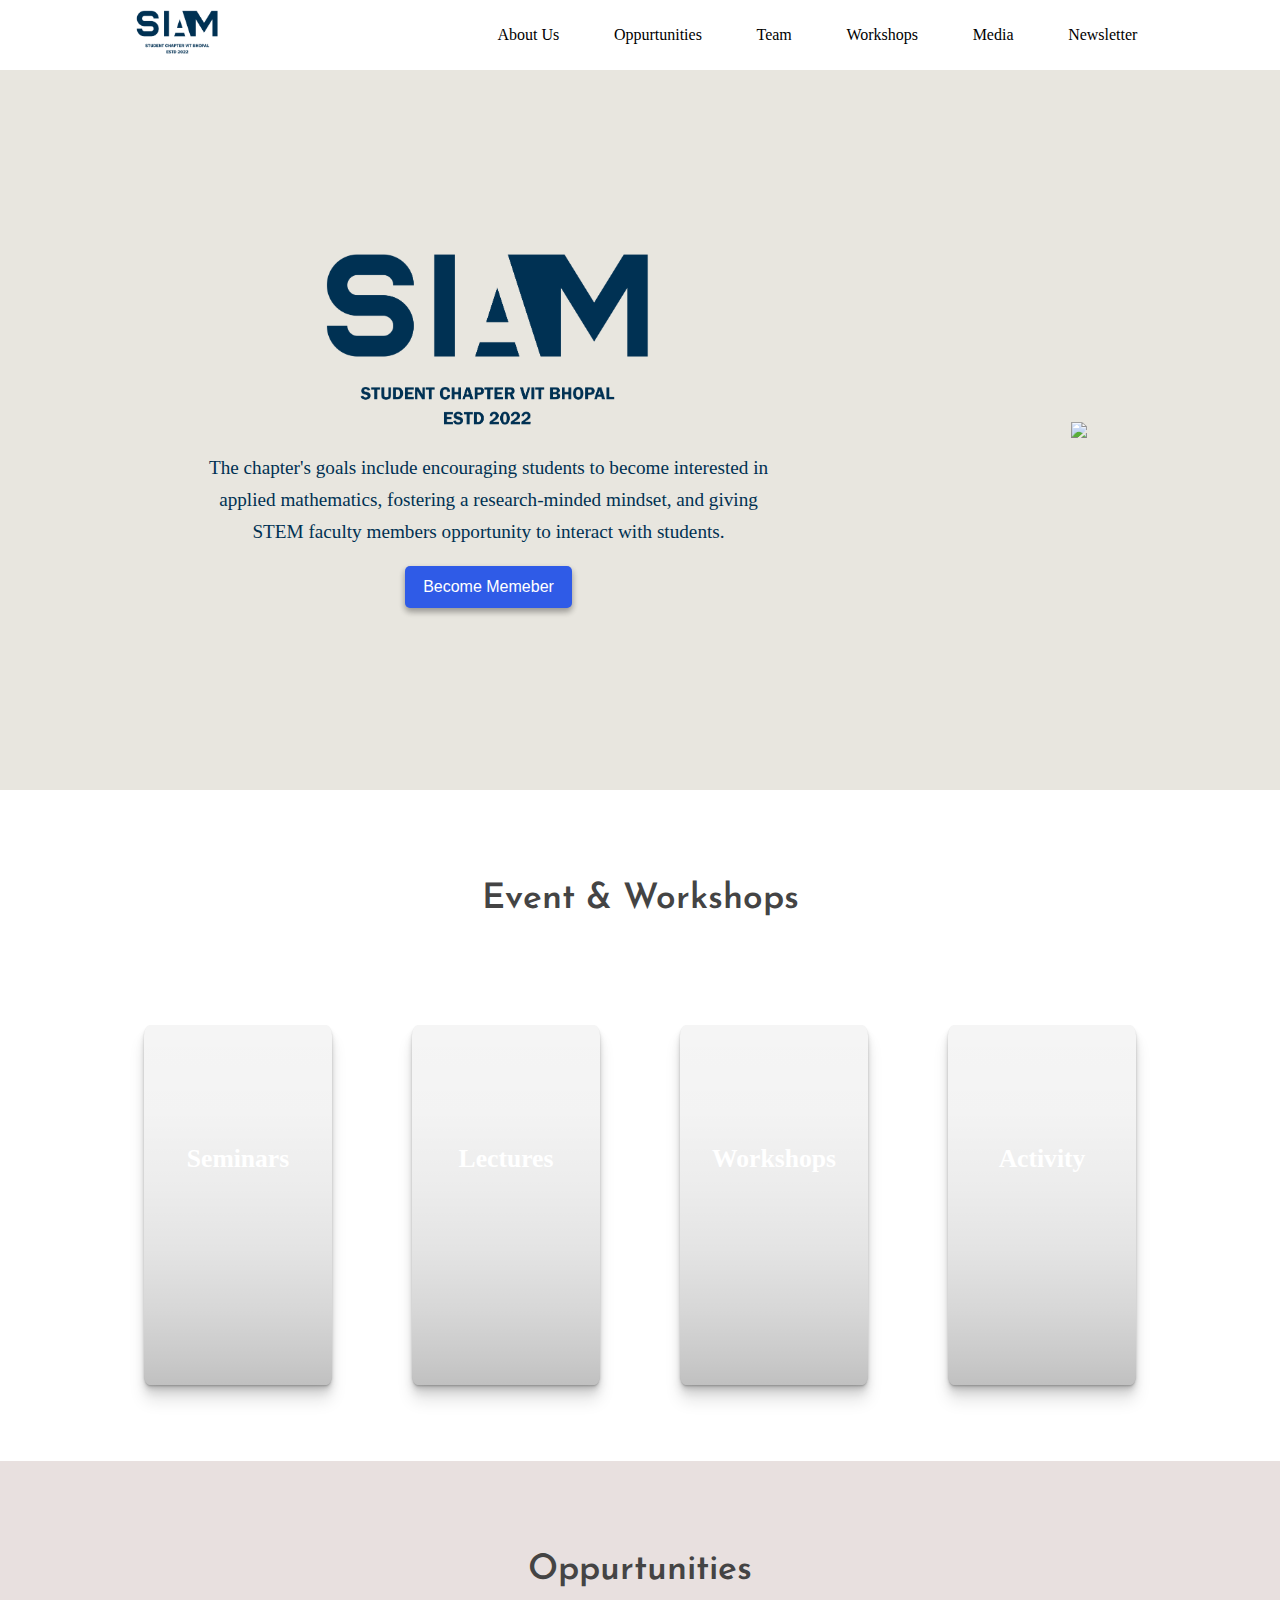
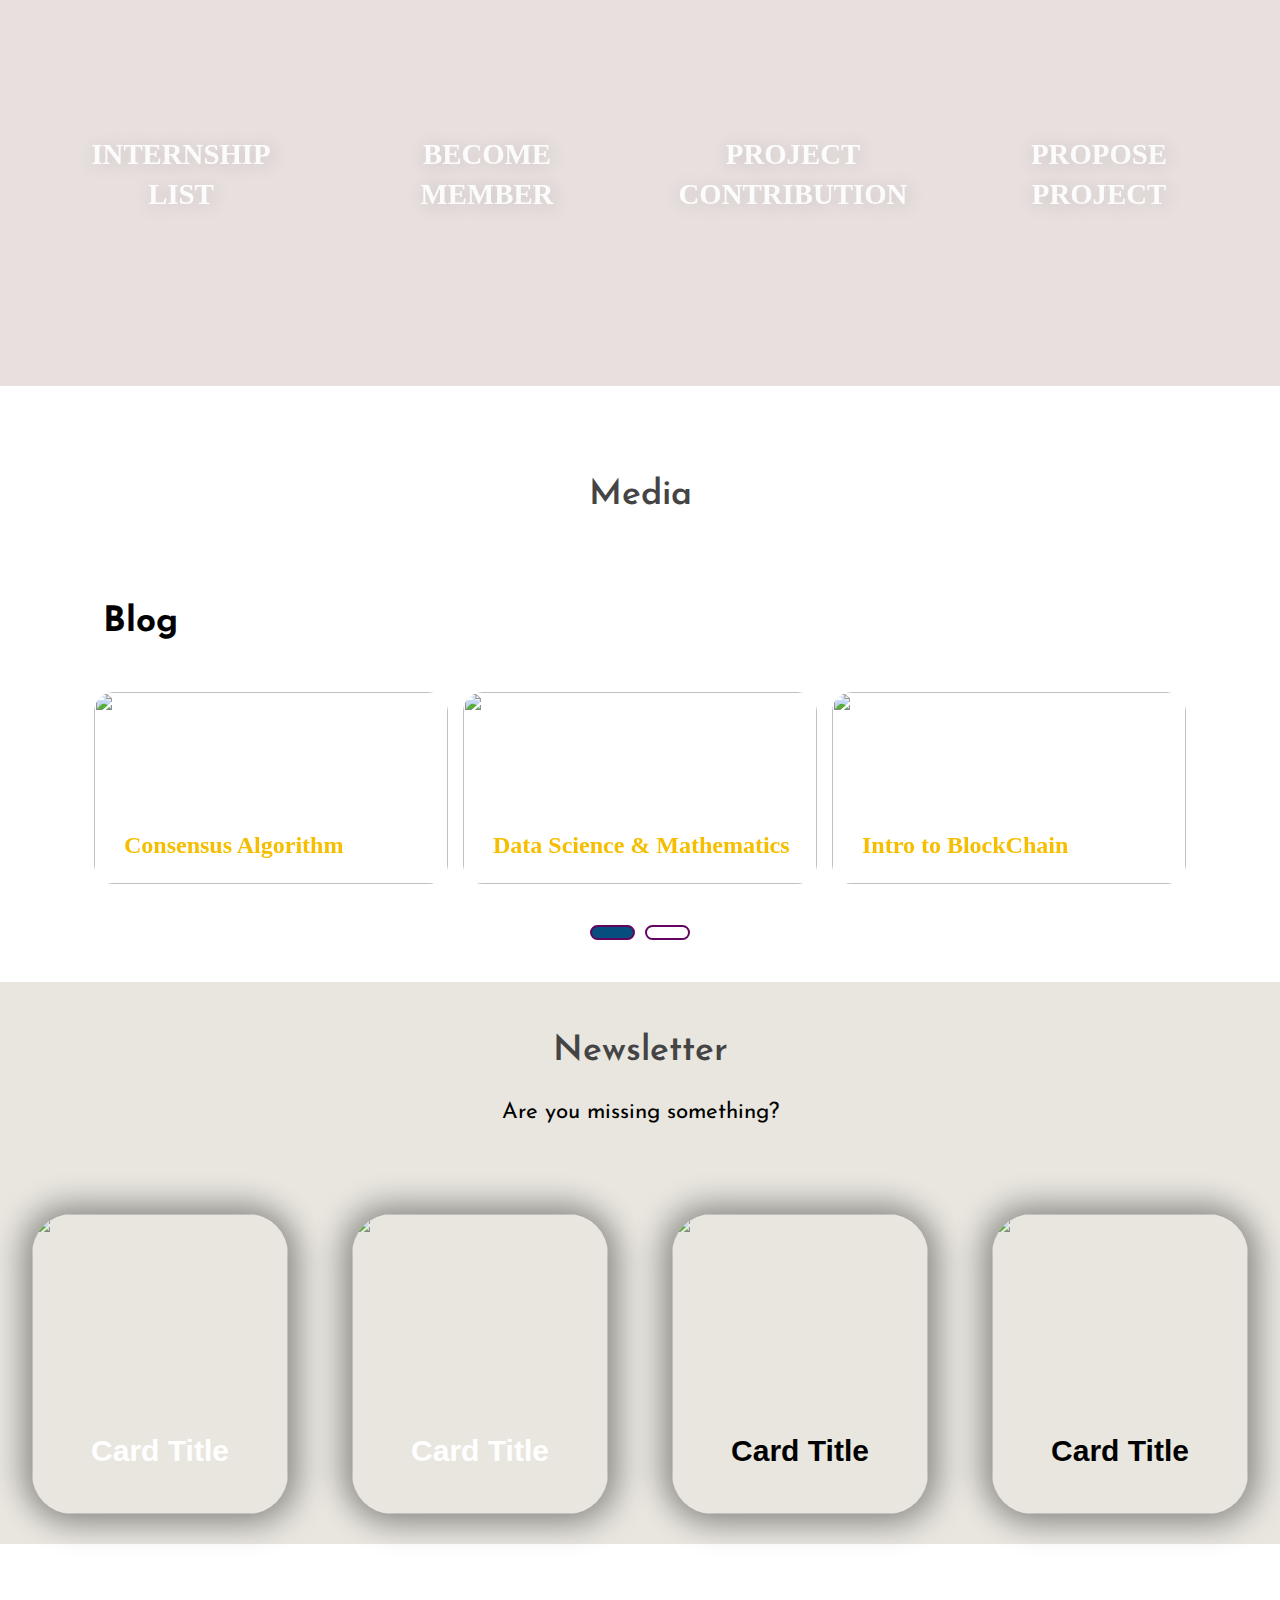
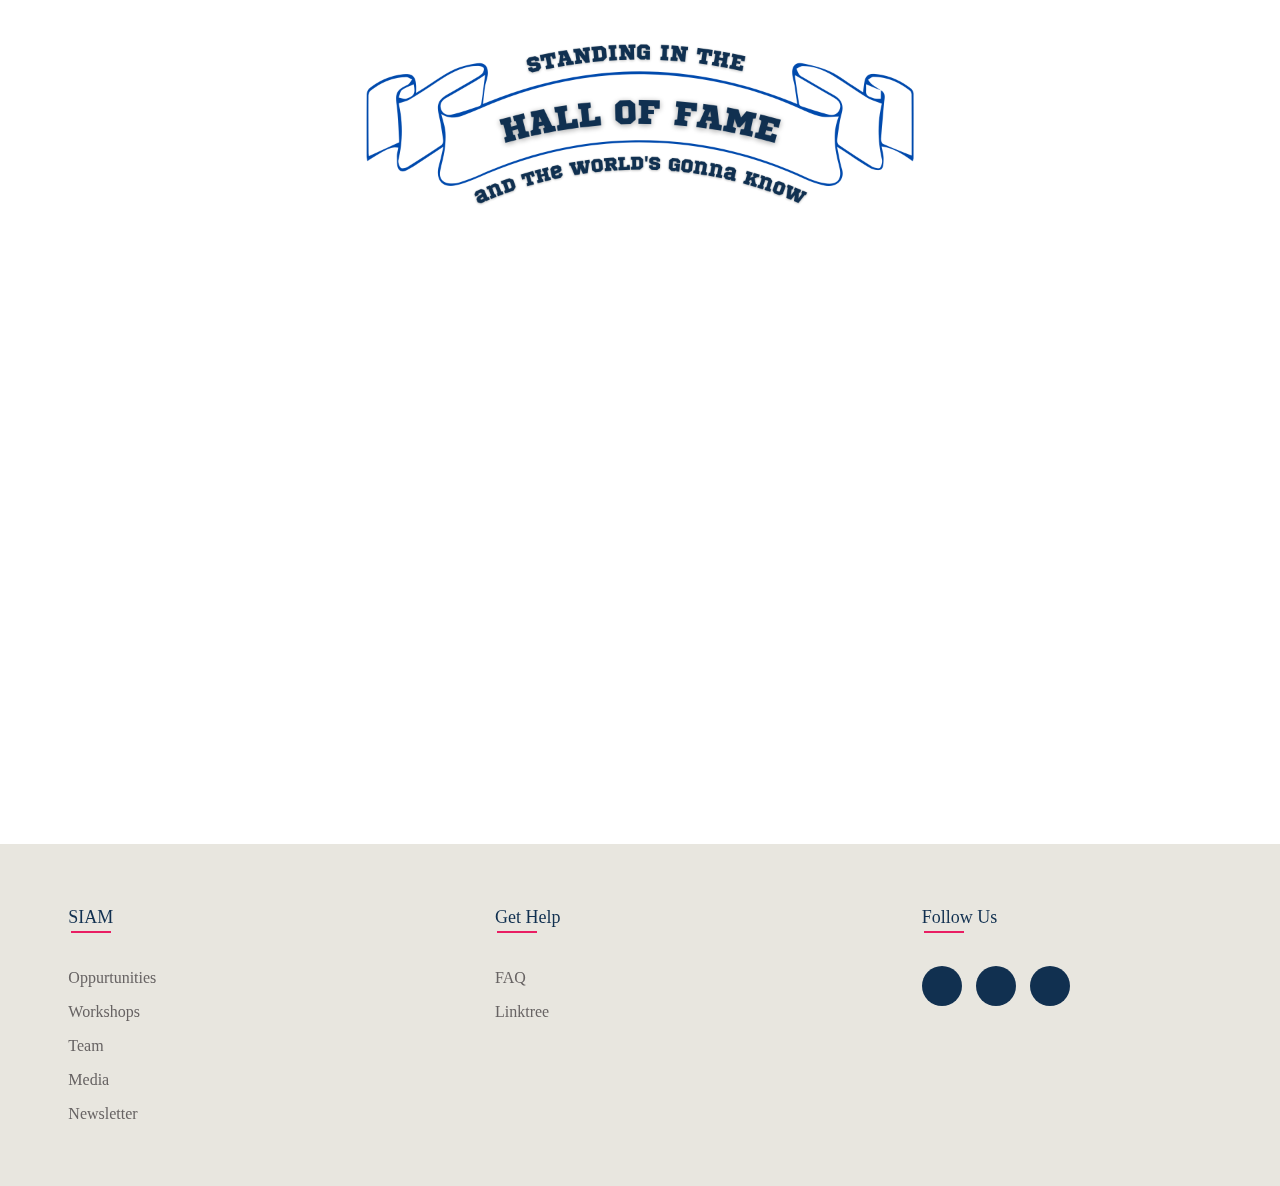
==== commit fb7d244c: "done" ====
--- a/index.html
+++ b/index.html
@@ -18,7 +18,10 @@
   <link href="https://fonts.googleapis.com/css?family=Montserrat:400,700" rel="stylesheet">
   <link rel="icon" type="image/x-icon" href="./images/SIAM logo Circular.png">
   <link rel="stylesheet" href="./css/index.css">
-  <link rel="stylesheet" href="./css/venki.css">
+  <link rel="stylesheet" href="./css/footer.css">
+  <link rel="stylesheet" href="./css/hall.css">
+  <!-- fonts -->
+  <link rel="preconnect" href="https://fonts.googleapis.com"><link rel="preconnect" href="https://fonts.gstatic.com" crossorigin><link href="https://fonts.googleapis.com/css2?family=Josefin+Sans&display=swap" rel="stylesheet">
 
   <title>SIAM</title>
 </head>
@@ -28,12 +31,14 @@
   <header>
     <div class="nav">
       <div class="logo">
-        <a href="./html/index.html"><img src="./images/SIAM logo No Background 2.png"></a>
+        <a href="#">
+          <img src="./images/SIAM logo No Background 2.png">
+        </a>
       </div>
       <div class="nav-links" tabindex="1">
         <div class="link"><a href="#c1" class="link">About Us</a></div>
         <div class="link"><a href="#c3" class="link">Oppurtunities</a></div>
-        <div class="link"><a href="#" class="link">Team</a></div>
+        <div class="link"><a href="./team.html" target="_blank" class="link">Team</a></div>
         <div class="link"><a href="#c2" class="link">Workshops</a></div>
         <div class="link"><a href="#c4" class="link">Media</a></div>
         <div class="link"><a href="#c5" class="link">Newsletter</a></div>
@@ -71,34 +76,34 @@
       <div class="content1">
         <h2 class="title">Seminars</h2>
         <p class="copy">"Let us walk into the seminar room as equals and not second class citizens.”</p>
-        <button class="btn">View </button>
+        <a href="./coming.html"><button class="btn">View </button></a>
       </div>
     </div>
     <div class="card1">
       <div class="content1">
         <h2 class="title">Lectures</h2>
-        <p class="copy">“Some people talk in their sleep. Lecturers talk while other people sleep”</p>
-        <button class="btn">View </button>
+        <p class="copy">“Some people talk in their sleep. Lecturers talk while other people sleep.”</p>
+        <a href="./coming.html"><button class="btn">View </button></a>
       </div>
     </div>
     <div class="card1">
       <div class="content1">
         <h2 class="title">Workshops</h2>
         <p class="copy">"Great things are done by a series of small things brought together.”</p>
-        <button class="btn">View</button>
+        <a href="./coming.html"><button class="btn">View </button></a>
       </div>
     </div>
     <div class="card1">
       <div class="content1">
-        <h2 class="title">Other Activity</h2>
-        <p class="copy">"Happiness is a state of activity it is the elixir of life.”</p>
-        <button class="btn">View</button>
+        <h2 class="title">Activity</h2>
+        <p class="copy">"The activity you're most avoiding contains your biggest opportunity."</p>
+        <a href="./coming.html"><button class="btn">View </button></a>
       </div>
     </div>
   </main>
-  <div class="learn">
+  <!-- <div class="learn">
     <a href="#"><button>Learn more</button></a>
-  </div>
+  </div> -->
 <!-- Event_and_workshop_section -->
 
 
@@ -108,7 +113,7 @@
       <h1> Oppurtunities </h1>
     </div>
     <div class="card-grid">
-      <a class="card" href="#">
+      <a class="card" href="./coming.html">
         <div class="card__background"
           style="background-image: url(https://images.unsplash.com/photo-1513128034602-7814ccaddd4e?ixlib=rb-4.0.3&ixid=MnwxMjA3fDB8MHxwaG90by1wYWdlfHx8fGVufDB8fHx8&auto=format&fit=crop&w=435&q=80)">
         </div>
@@ -124,7 +129,7 @@
           <h3 class="card__heading"> BECOME MEMBER </h3>
         </div>
       </a>
-      <a class="card" href="#">
+      <a class="card" href="./coming.html">
         <div class="card__background"
           style="background-image: url(https://images.unsplash.com/photo-1586281380117-5a60ae2050cc?ixlib=rb-4.0.3&ixid=MnwxMjA3fDB8MHxwaG90by1wYWdlfHx8fGVufDB8fHx8&auto=format&fit=crop&w=1170&q=80)">
         </div>
@@ -132,12 +137,12 @@
           <h3 class="card__heading"> PROJECT CONTRIBUTION </h3>
         </div>
         </li>
-        <a class="card" href="#">
+        <a class="card" href="https://forms.gle/emTaJVexHRTJ857q6">
           <div class="card__background"
             style="background-image: url(https://images.unsplash.com/photo-1497633762265-9d179a990aa6?ixlib=rb-4.0.3&ixid=MnwxMjA3fDB8MHxwaG90by1wYWdlfHx8fGVufDB8fHx8&auto=format&fit=crop&w=1173&q=80)">
           </div>
           <div class="card__content">
-            <h3 class="card__heading"> SELECT PROJECT </h3>
+            <h3 class="card__heading"> PROPOSE PROJECT </h3>
           </div>
         </a>
   </section>
@@ -148,7 +153,7 @@
     <div class="event_title">
       <h1> Media </h1>
     </div>
-    <div class="vid">
+    <!-- <div class="vid">
       <h1>Video</h1>
     </div>
     <div class="wrapper">
@@ -169,9 +174,9 @@
             src="https://drive.google.com/file/d/1U6ZTKZqI99TWluxevwmqQUKadkZJbYG3/preview" allow="autoplay"></iframe>
         </div>
       </div>
-    </div>
-
-    <div class="vid">
+    </div> -->
+
+    <!-- <div class="vid">
       <h1>Podcast</h1>
     </div>
     <div class="wrapper">
@@ -192,27 +197,37 @@
             src="https://drive.google.com/file/d/1U6ZTKZqI99TWluxevwmqQUKadkZJbYG3/preview" allow="autoplay"></iframe>
         </div>
       </div>
-    </div>
+    </div> -->
 
     <div class="vid">
       <h1>Blog</h1>
     </div>
     <div class="wrapper">
       <div class="carousel owl-carousel">
-        <div class="carde carde-1"><iframe
-            src="https://drive.google.com/file/d/1U6ZTKZqI99TWluxevwmqQUKadkZJbYG3/preview" allow="autoplay"></iframe>
-        </div>
-        <div class="carde carde-2"><iframe
-            src="https://drive.google.com/file/d/1U6ZTKZqI99TWluxevwmqQUKadkZJbYG3/preview" allow="autoplay"></iframe>
-        </div>
-        <div class="carde carde-3"><iframe
-            src="https://drive.google.com/file/d/1U6ZTKZqI99TWluxevwmqQUKadkZJbYG3/preview" allow="autoplay"></iframe>
-        </div>
-        <div class="carde carde-4"><iframe
-            src="https://drive.google.com/file/d/1U6ZTKZqI99TWluxevwmqQUKadkZJbYG3/preview" allow="autoplay"></iframe>
-        </div>
-        <div class="carde carde-5"><iframe
-            src="https://drive.google.com/file/d/1U6ZTKZqI99TWluxevwmqQUKadkZJbYG3/preview" allow="autoplay"></iframe>
+
+        <div class="carde carde-1">
+          <a href="https://medium.com/@siam_VIT-B/consensus-algorithm-the-foundation-of-the-blockchain-technology-85b8d2437d04" target="_blank">
+            <img class="blog_ime" src="https://miro.medium.com/max/1100/0*-RbKRportDH1gwYr" allow="autoplay">
+            <div class="bottom-left"><bold> Consensus Algorithm </bold></div>
+          </a>
+        </div>
+        <div class="carde carde-2">
+          <a href="https://medium.com/@siam_VIT-B/data-science-mathematics-bd07b0ae146b" target="_blank">
+            <img class="blog_ime" src="https://miro.medium.com/max/1100/1*159u9G8c3wbuGSwzEY__rg.webp" allow="autoplay">
+            <div class="bottom-left"><bold> Data Science & Mathematics </bold></div>
+          </a>
+        </div>
+        <div class="carde carde-4">
+          <a href="https://medium.com/@siam_VIT-B/a-brief-introduction-to-blockchain-technology-a2f87072bee6">
+            <img class="blog_ime" src="https://miro.medium.com/max/1100/0*w1IwmQoObXV25JA6" allow="autoplay">
+            <div class="bottom-left"><bold> Intro to BlockChain </bold></div>
+          </a>
+        </div>
+        <div class="carde carde-5">
+          <a href="https://medium.com/@siam_VIT-B/humanoid-the-history-of-its-foundation-b17e9b6f05d8">
+            <img class="blog_ime" src="https://encrypted-tbn0.gstatic.com/images?q=tbn:ANd9GcSKfCOj1fNoV42CWooL2ykw_7nC-9zho6ItFg&usqp=CAU" allow="autoplay">
+            <div class="bottom-left"><bold> Humanoid </bold></div>
+          </a>
         </div>
       </div>
     </div>
@@ -293,9 +308,19 @@
       <a href="#"><button>Show more</button></a>
     </div> -->
 </section>
-
-
 <!-- Newsletter -->
+
+<!-- Hall of Fame -->
+<section class="hall-section" id="#">
+  <div class="hall_title">
+    <img src="./images/hall of fame.png">
+  </div>
+
+  
+
+  
+</section>
+<!-- Hall of Fame -->
 
 
 <!-- footer -->
--- a/css/index.css
+++ b/css/index.css
@@ -1,8 +1,9 @@
+@import url('https://fonts.googleapis.com/css2?family=Josefin+Sans&display=swap');
 * {
     margin: 0;
     padding: 0;
     box-sizing: border-box;
-    font-family: "Poppins", sans-serif;
+    /* font-family: "Poppins", sans-serif; */
   }
 
 /* Navbar */
@@ -94,14 +95,14 @@
     font-size: 2.4rem;
     font-weight: 700;
     width: 50%;
-    font-family:  system-ui, -apple-system, BlinkMacSystemFont, 'Segoe UI', Roboto, Oxygen, Ubuntu, Cantarell, 'Open Sans', 'Helvetica Neue', sans-serif;
+    /* font-family:  system-ui, -apple-system, BlinkMacSystemFont, 'Segoe UI', Roboto, Oxygen, Ubuntu, Cantarell, 'Open Sans', 'Helvetica Neue', sans-serif; */
   }
 
   .hero_text p {
     line-height: 32px;
     font-weight: 400;
     font-size: 1.2rem;
-    font-family: 'Google Sans', sans-serif;
+    /* font-family: 'Google Sans', sans-serif; */
   }
 
   .hero_img {
@@ -157,8 +158,12 @@
   .event_title h1 {
     text-transform: capitalize;
     font-size: 2.2rem;
-    line-height: 48px;
     font-weight: 600;
+    font-family: 'Josefin Sans', sans-serif;
+  }
+  .event_title p {
+    font-family: 'Josefin Sans', sans-serif;
+    font-size: 1.4rem;
   }
 
   
@@ -207,6 +212,7 @@
   background-color: whitesmoke;
   box-shadow: 0 1px 1px rgba(0, 0, 0, 0.1), 0 2px 2px rgba(0, 0, 0, 0.1), 0 4px 4px rgba(0, 0, 0, 0.1), 0 8px 8px rgba(0, 0, 0, 0.1), 0 16px 16px rgba(0, 0, 0, 0.1);
   border-radius: 3%;
+  margin-bottom: 60px;
 }
 
 .card1:before {
@@ -415,16 +421,17 @@
   
  
 /* Media_section */
+.vid {
+  position: relative;
+  margin-right: 78vw
+}
 .vid h1 {
-  position: relative;
   font-size: 35px;
   font-weight: 800;
   color: black;
-  text-align: left;
-  left: 15px;
-  margin: 15px;
-  margin-left: 30px;
-}
+  font-family: 'Josefin Sans', sans-serif;
+}
+
 .wrapper {
   width: 100%;
 }
@@ -492,10 +499,28 @@
   box-shadow: 10px 10px 5px rgba(86, 108, 115, 0.371);
 }
 
-iframe:hover {
+/* iframe:hover {
   border: 5px solid green;
   box-shadow: rgba(240, 46, 170, 0.4) 5px 5px, rgba(240, 46, 170, 0.3) 10px 10px, rgba(240, 46, 170, 0.2) 15px 15px, rgba(240, 46, 170, 0.1) 20px 20px, rgba(240, 46, 170, 0.05) 25px 25px;
-}
+} */
+
+.blog_ime {
+  height: 15vw;
+  border: none;
+  object-fit: cover;
+  border-radius: 20px;
+  cursor: pointer;
+}
+.bottom-left {
+  position: absolute;
+  bottom: 45px;
+  left: 30px;
+  color: #F6BE00;;
+  font-size: 1.5rem;
+  font-weight: 800;
+}
+
+
 
 
 
@@ -506,7 +531,7 @@
 /* Newsletter */
 .opp-section{
   background-color: #E8E6DF;
-  height: 80vh;
+  /* height: 100vh; */
 }
 .oppcards-list {
   z-index: 0;
@@ -586,7 +611,9 @@
   .oppcard{
     width: 75vw;
   }
-
+  .blog_ime{
+    height: 60vw;
+  }
 }
 
 @media(min-width: 540px){
--- a/css/footer.css
+++ b/css/footer.css
@@ -0,0 +1,305 @@
+
+.container{
+	max-width: 100%;
+	margin:auto;
+  
+}
+.row{
+  line-height: 1.5;
+    display: flex;
+    flex-wrap: wrap;
+    justify-content: space-around;
+    flex-direction: row;
+    align-items: flex-start;
+
+}
+
+ul{
+	list-style: none;
+}
+
+.footer{
+  /* margin-top: 50px; */
+  padding: 60px 0;
+  background-color: #E8E6DF;
+}
+.footer-col{
+   width: 25%;
+   padding: 0 15px;
+}
+.footer-col h4{
+	font-size: 18px;
+	color: #113050;
+	text-transform: capitalize;
+	margin-bottom: 35px;
+	font-weight: 500;
+	position: relative;
+}
+.footer-col h4::before{
+	content: '';
+	position: absolute;
+	left:2.5px;
+	bottom: -2px;
+	background-color: #e91e63;
+	height: 2px;
+	box-sizing: border-box;
+	width: 40px;
+}
+.footer-col ul li:not(:last-child){
+	margin-bottom: 10px;
+}
+.footer-col ul li a{
+	font-size: 16px;
+	text-transform: capitalize;
+	color: #ffffff;
+	text-decoration: none;
+	font-weight: 300;
+	color: #676363;
+	display: block;
+	transition: all 0.3s ease-in-out;
+}
+.footer-col ul li a:hover{
+	color: black;
+	padding-left: 8px;
+  	font-size: 16px;
+}
+.footer-col .social-links a{
+	display: inline-block;
+	height: 40px;
+	width: 40px;
+	background-color: #113050;
+	margin:0 10px 10px 0;
+	text-align: center;
+	line-height: 40px;
+	border-radius: 50%;
+	color: #ffffff;
+	transition: all 0.5s ease;
+}
+.footer-col .social-links a:hover{
+	color: #113050;
+	background-color: #ffffff;
+}
+
+/*responsive*/
+/*@media(max-width: 767px){
+  .footer-col{
+    width: 50%;
+    margin-bottom: 30px;
+}
+}
+@media(max-width: 574px){
+  .footer-col{
+    width: 100%;
+}
+}
+
+
+
+
+/* seeing */
+
+
+
+
+.new_footer_area {
+    background: #fbfbfd;
+}
+
+
+.new_footer_top {
+    padding: 120px 0px 270px;
+    position: relative;
+      overflow-x: hidden;
+}
+.new_footer_area .footer_bottom {
+    padding-top: 5px;
+    padding-bottom: 50px;
+}
+.footer_bottom {
+    font-size: 14px;
+    font-weight: 300;
+    line-height: 20px;
+    color: #7f88a6;
+    padding: 27px 0px;
+}
+.new_footer_top .company_widget p {
+    font-size: 16px;
+    font-weight: 300;
+    line-height: 28px;
+    color: #6a7695;
+    margin-bottom: 20px;
+}
+.new_footer_top .company_widget .f_subscribe_two .btn_get {
+    border-width: 1px;
+    margin-top: 20px;
+}
+.btn_get_two:hover {
+    background: transparent;
+    color: #5e2ced;
+}
+.btn_get:hover {
+    color: #fff;
+    background: #6754e2;
+    border-color: #6754e2;
+    -webkit-box-shadow: none;
+    box-shadow: none;
+}
+a:hover, a:focus, .btn:hover, .btn:focus, button:hover, button:focus {
+    text-decoration: none;
+    outline: none;
+}
+
+
+
+.new_footer_top .f_widget.about-widget .f_list li a:hover {
+    color: #5e2ced;
+}
+.new_footer_top .f_widget.about-widget .f_list li {
+    margin-bottom: 11px;
+}
+.f_widget.about-widget .f_list li:last-child {
+    margin-bottom: 0px;
+}
+.f_widget.about-widget .f_list li {
+    margin-bottom: 15px;
+}
+.f_widget.about-widget .f_list {
+    margin-bottom: 0px;
+}
+.new_footer_top .f_social_icon a {
+    width: 44px;
+    height: 44px;
+    line-height: 43px;
+    background: transparent;
+    border: 1px solid #e2e2eb;
+    font-size: 24px;
+}
+.f_social_icon a {
+    width: 46px;
+    height: 46px;
+    border-radius: 50%;
+    font-size: 14px;
+    line-height: 45px;
+    color: #858da8;
+    display: inline-block;
+    background: #ebeef5;
+    text-align: center;
+    -webkit-transition: all 0.2s linear;
+    -o-transition: all 0.2s linear;
+    transition: all 0.2s linear;
+}
+.ti-facebook:before {
+    content: "\e741";
+}
+.ti-twitter-alt:before {
+    content: "\e74b";
+}
+.ti-vimeo-alt:before {
+    content: "\e74a";
+}
+.ti-pinterest:before {
+    content: "\e731";
+}
+
+.btn_get_two {
+    -webkit-box-shadow: none;
+    box-shadow: none;
+    background: #5e2ced;
+    border-color: #5e2ced;
+    color: #fff;
+}
+
+.btn_get_two:hover {
+    background: transparent;
+    color: #5e2ced;
+}
+
+.new_footer_top .f_social_icon a:hover {
+    background: #5e2ced;
+    border-color: #5e2ced;
+  color:white;
+}
+.new_footer_top .f_social_icon a + a {
+    margin-left: 4px;
+}
+.new_footer_top .f-title {
+    margin-bottom: 30px;
+    color: #263b5e;
+}
+.f_600 {
+    font-weight: 600;
+}
+.f_size_18 {
+    font-size: 18px;
+}
+h1, h2, h3, h4, h5, h6 {
+    color: #4b505e;
+}
+.new_footer_top .f_widget.about-widget .f_list li a {
+    color: #6a7695;
+}
+
+
+.new_footer_top .footer_bg {
+    position: absolute;
+    bottom: 0;
+    background: url("https://blogger.googleusercontent.com/img/b/R29vZ2xl/AVvXsEigB8iI5tb8WSVBuVUGc9UjjB8O0708X7Fdic_4O1LT4CmLHoiwhanLXiRhe82yw0R7LgACQ2IhZaTY0hhmGi0gYp_Ynb49CVzfmXtYHUVKgXXpWvJ_oYT8cB4vzsnJLe3iCwuzj-w6PeYq_JaHmy_CoGoa6nw0FBo-2xLdOPvsLTh_fmYH2xhkaZ-OGQ/s16000/footer_bg.png") no-repeat scroll center 0;
+    width: 100%;
+    height: 266px;
+}
+
+.new_footer_top .footer_bg .footer_bg_one {
+    background: url("https://blogger.googleusercontent.com/img/b/R29vZ2xl/AVvXsEia0PYPxwT5ifToyP3SNZeQWfJEWrUENYA5IXM6sN5vLwAKvaJS1pQVu8mOFFUa_ET4JuHNTFAxKURFerJYHDUWXLXl1vDofYXuij45JZelYOjEFoCOn7E6Vxu0fwV7ACPzArcno1rYuVxGB7JY6G7__e4_KZW4lTYIaHSLVaVLzklZBLZnQw047oq5-Q/s16000/volks.gif") no-repeat center center;
+    width: 330px;
+    height: 105px;
+  background-size:100%;
+    position: absolute;
+    bottom: 0;
+    left: 30%;
+    -webkit-animation: myfirst 22s linear infinite;
+    animation: myfirst 22s linear infinite;
+}
+
+.new_footer_top .footer_bg .footer_bg_two {
+    background: url("https://blogger.googleusercontent.com/img/b/R29vZ2xl/AVvXsEhyLGwEUVwPK6Vi8xXMymsc-ZXVwLWyXhogZxbcXQYSY55REw_0D4VTQnsVzCrL7nsyjd0P7RVOI5NKJbQ75koZIalD8mqbMquP20fL3DxsWngKkOLOzoOf9sMuxlbyfkIBTsDw5WFUj-YJiI50yzgVjF8cZPHhEjkOP_PRTQXDHEq8AyWpBiJdN9SfQA/s16000/cyclist.gif") no-repeat center center;
+    width: 88px;
+    height: 100px;
+  background-size:100%;
+    bottom: 0;
+    left: 38%;
+    position: absolute;
+    -webkit-animation: myfirst 30s linear infinite;
+    animation: myfirst 30s linear infinite;
+}
+
+
+
+@-moz-keyframes myfirst {
+  0% {
+    left: -25%;
+  }
+  100% {
+    left: 100%;
+  }
+}
+
+@-webkit-keyframes myfirst {
+  0% {
+    left: -25%;
+  }
+  100% {
+    left: 100%;
+  }
+}
+
+@keyframes myfirst {
+  0% {
+    left: -25%;
+  }
+  100% {
+    left: 100%;
+  }
+}
+
+/*************footer End*****************/
+
--- a/css/hall.css
+++ b/css/hall.css
@@ -0,0 +1,207 @@
+.hall-section{
+    /* background-color: #E8E6DF; */
+    height: 100vh;
+  }
+
+.hall_title {
+  position: relative;
+    display: flex;
+    flex-wrap: wrap;
+    justify-content: center;
+}
+.hall_title img {
+  width: 50vw;
+}
+
+*{
+  margin: 0;
+  padding: 0;
+  -webkit-box-sizing: border-box;
+          box-sizing: border-box;
+}
+
+h1{
+  font-size: 2.5rem;
+  font-family: 'Montserrat';
+  font-weight: normal;
+  color: #444;
+  text-align: center;
+  margin: 2rem 0;
+}
+
+.wrapper{
+  width: 90%;
+  margin: 0 auto;
+  max-width: 80rem;
+}
+
+.cols{
+  display: -webkit-box;
+  display: -ms-flexbox;
+  display: flex;
+  -ms-flex-wrap: wrap;
+      flex-wrap: wrap;
+  -webkit-box-pack: center;
+      -ms-flex-pack: center;
+          justify-content: center;
+}
+
+.col{
+  width: calc(25% - 2rem);
+  margin: 1rem;
+  cursor: pointer;
+}
+
+.container{
+  -webkit-transform-style: preserve-3d;
+          transform-style: preserve-3d;
+	-webkit-perspective: 1000px;
+	        perspective: 1000px;
+}
+
+.front,
+.back{
+  background-size: cover;
+  box-shadow: 0 4px 8px 0 rgba(0,0,0,0.25);
+  border-radius: 10px;
+	background-position: center;
+	-webkit-transition: -webkit-transform .7s cubic-bezier(0.4, 0.2, 0.2, 1);
+	transition: -webkit-transform .7s cubic-bezier(0.4, 0.2, 0.2, 1);
+	-o-transition: transform .7s cubic-bezier(0.4, 0.2, 0.2, 1);
+	transition: transform .7s cubic-bezier(0.4, 0.2, 0.2, 1);
+	transition: transform .7s cubic-bezier(0.4, 0.2, 0.2, 1), -webkit-transform .7s cubic-bezier(0.4, 0.2, 0.2, 1);
+	-webkit-backface-visibility: hidden;
+	        backface-visibility: hidden;
+	text-align: center;
+	min-height: 280px;
+	height: auto;
+	border-radius: 10px;
+	color: #fff;
+	font-size: 1.5rem;
+}
+
+.back{
+  background: #cedce7;
+  background: -webkit-linear-gradient(45deg,  #cedce7 0%,#596a72 100%);
+  background: -o-linear-gradient(45deg,  #cedce7 0%,#596a72 100%);
+  background: linear-gradient(45deg,  #cedce7 0%,#596a72 100%);
+}
+
+.front:after{
+	position: absolute;
+    top: 0;
+    left: 0;
+    z-index: 1;
+    width: 100%;
+    height: 100%;
+    content: '';
+    display: block;
+    opacity: .6;
+    background-color: #000;
+    -webkit-backface-visibility: hidden;
+            backface-visibility: hidden;
+    border-radius: 10px;
+}
+.container:hover .front,
+.container:hover .back{
+    -webkit-transition: -webkit-transform .7s cubic-bezier(0.4, 0.2, 0.2, 1);
+    transition: -webkit-transform .7s cubic-bezier(0.4, 0.2, 0.2, 1);
+    -o-transition: transform .7s cubic-bezier(0.4, 0.2, 0.2, 1);
+    transition: transform .7s cubic-bezier(0.4, 0.2, 0.2, 1);
+    transition: transform .7s cubic-bezier(0.4, 0.2, 0.2, 1), -webkit-transform .7s cubic-bezier(0.4, 0.2, 0.2, 1);
+}
+
+.back{
+    position: absolute;
+    top: 0;
+    left: 0;
+    width: 100%;
+}
+
+.inner{
+    -webkit-transform: translateY(-50%) translateZ(60px) scale(0.94);
+            transform: translateY(-50%) translateZ(60px) scale(0.94);
+    top: 50%;
+    position: absolute;
+    left: 0;
+    width: 100%;
+    padding: 2rem;
+    -webkit-box-sizing: border-box;
+            box-sizing: border-box;
+    outline: 1px solid transparent;
+    -webkit-perspective: inherit;
+            perspective: inherit;
+    z-index: 2;
+}
+
+.container .back{
+    -webkit-transform: rotateY(180deg);
+            transform: rotateY(180deg);
+    -webkit-transform-style: preserve-3d;
+            transform-style: preserve-3d;
+}
+
+.container .front{
+    -webkit-transform: rotateY(0deg);
+            transform: rotateY(0deg);
+    -webkit-transform-style: preserve-3d;
+            transform-style: preserve-3d;
+}
+
+.container:hover .back{
+  -webkit-transform: rotateY(0deg);
+          transform: rotateY(0deg);
+  -webkit-transform-style: preserve-3d;
+          transform-style: preserve-3d;
+}
+
+.container:hover .front{
+  -webkit-transform: rotateY(-180deg);
+          transform: rotateY(-180deg);
+  -webkit-transform-style: preserve-3d;
+          transform-style: preserve-3d;
+}
+
+.front .inner p{
+  font-size: 2rem;
+  margin-bottom: 2rem;
+  position: relative;
+}
+
+.front .inner p:after{
+  content: '';
+  width: 4rem;
+  height: 2px;
+  position: absolute;
+  background: #C6D4DF;
+  display: block;
+  left: 0;
+  right: 0;
+  margin: 0 auto;
+  bottom: -.75rem;
+}
+
+.front .inner span{
+  color: rgba(255,255,255,0.7);
+  font-family: 'Montserrat';
+  font-weight: 300;
+}
+
+@media screen and (max-width: 64rem){
+  .col{
+    width: calc(33.333333% - 2rem);
+  }
+}
+
+@media screen and (max-width: 48rem){
+  .col{
+    width: calc(50% - 2rem);
+  }
+}
+
+@media screen and (max-width: 32rem){
+  .col{
+    width: 100%;
+    margin: 0 0 2rem 0;
+  }
+}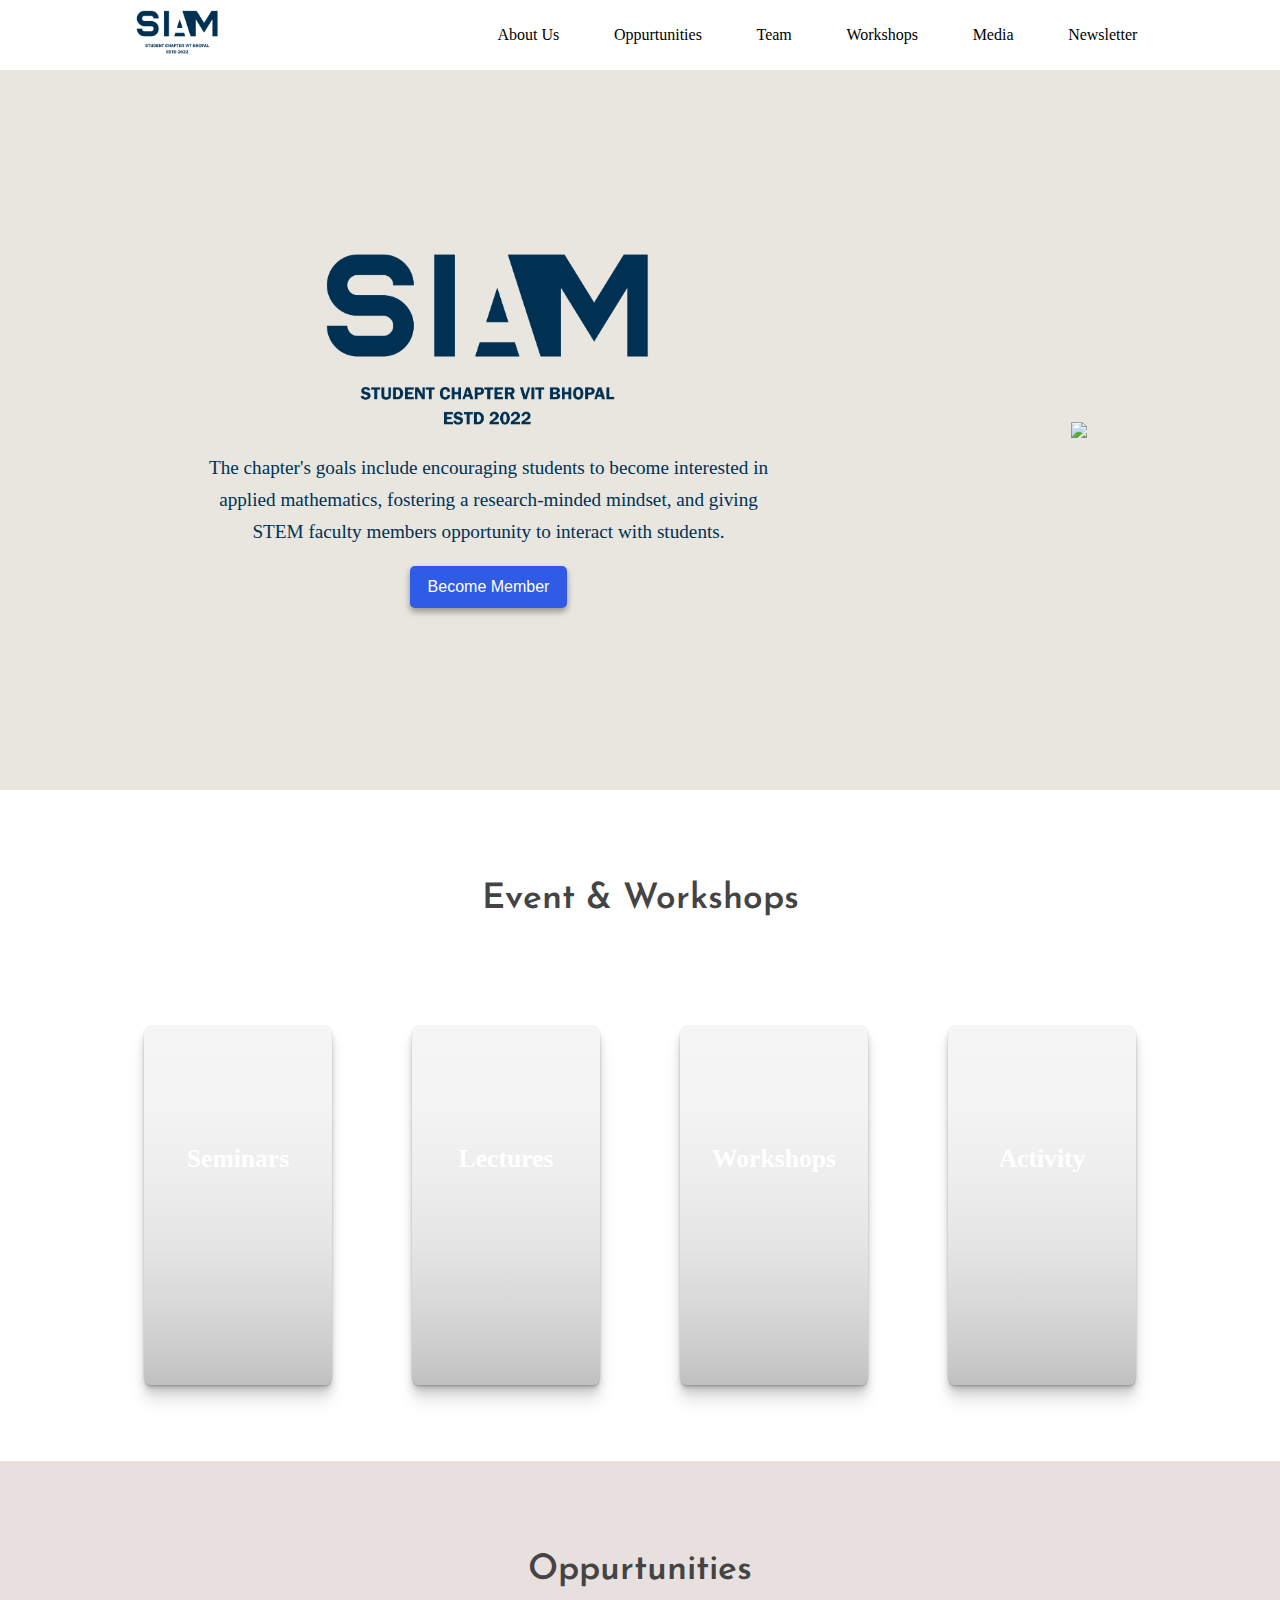
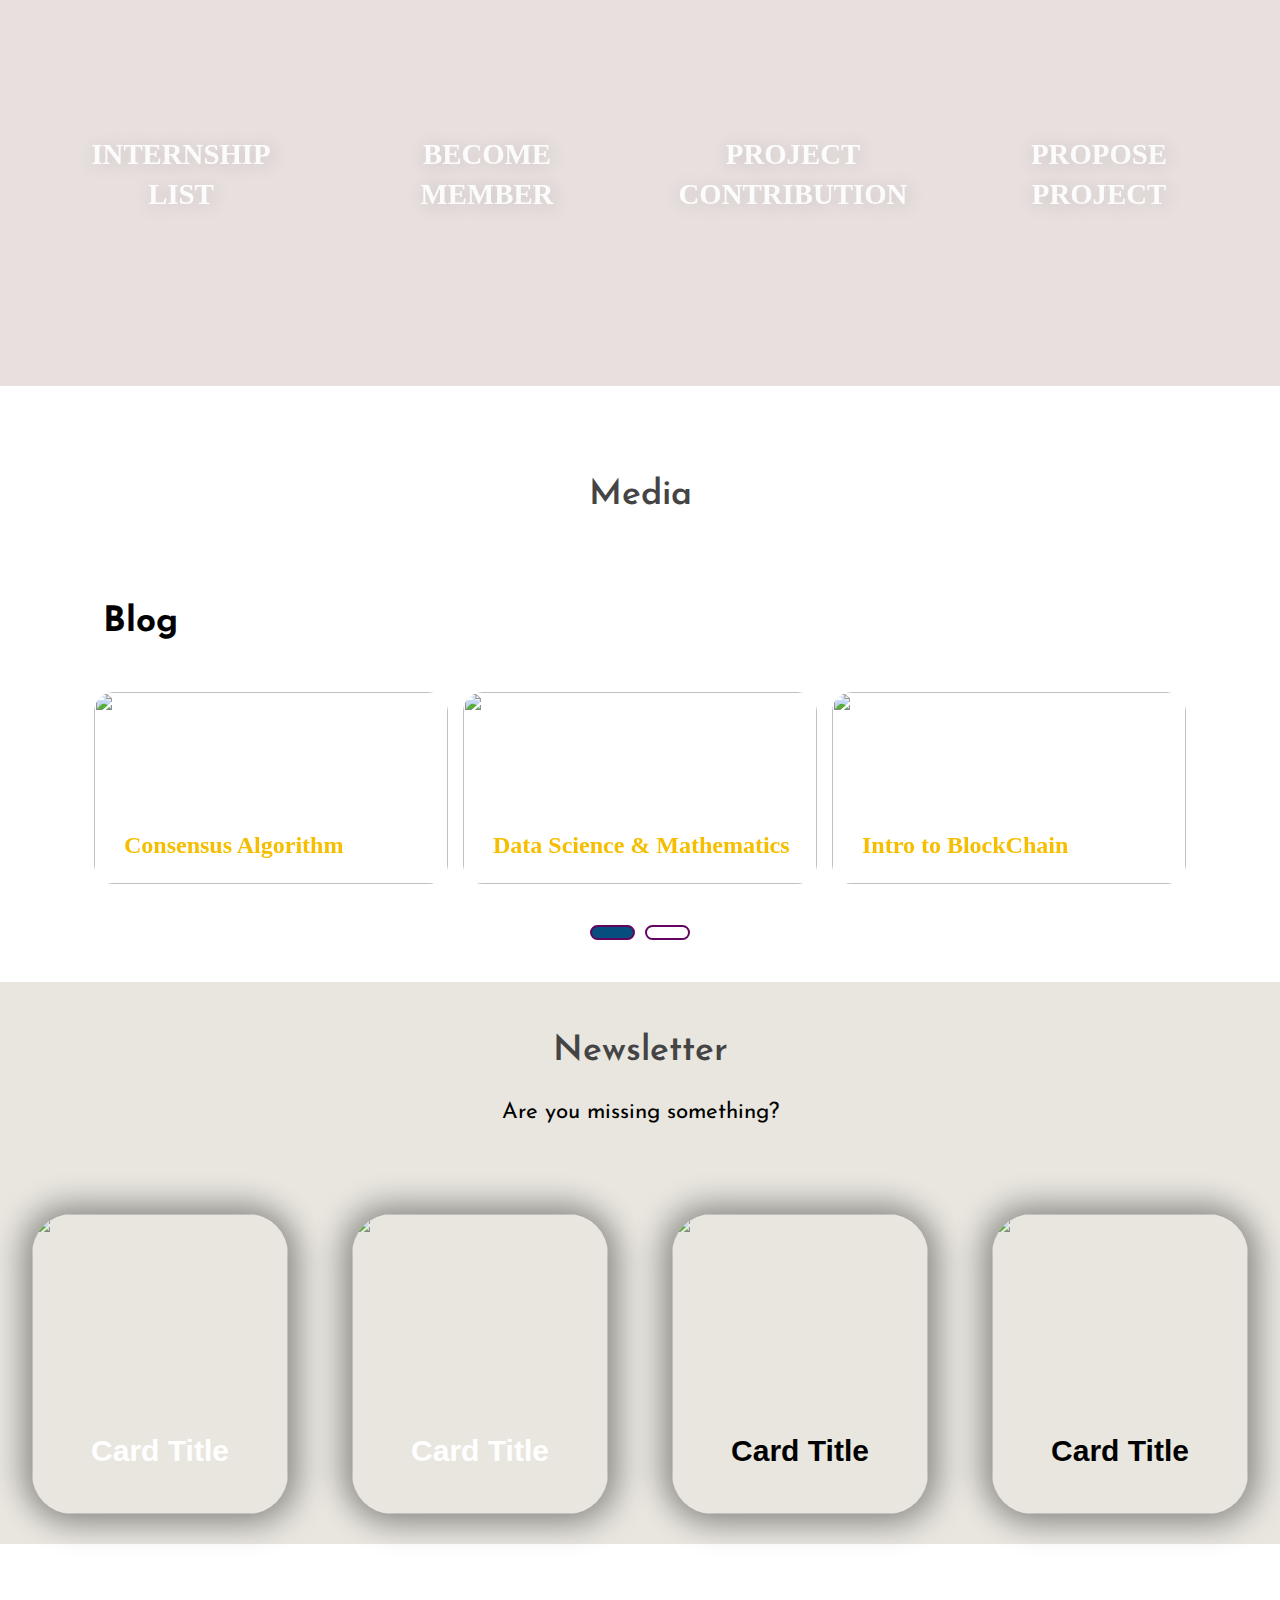
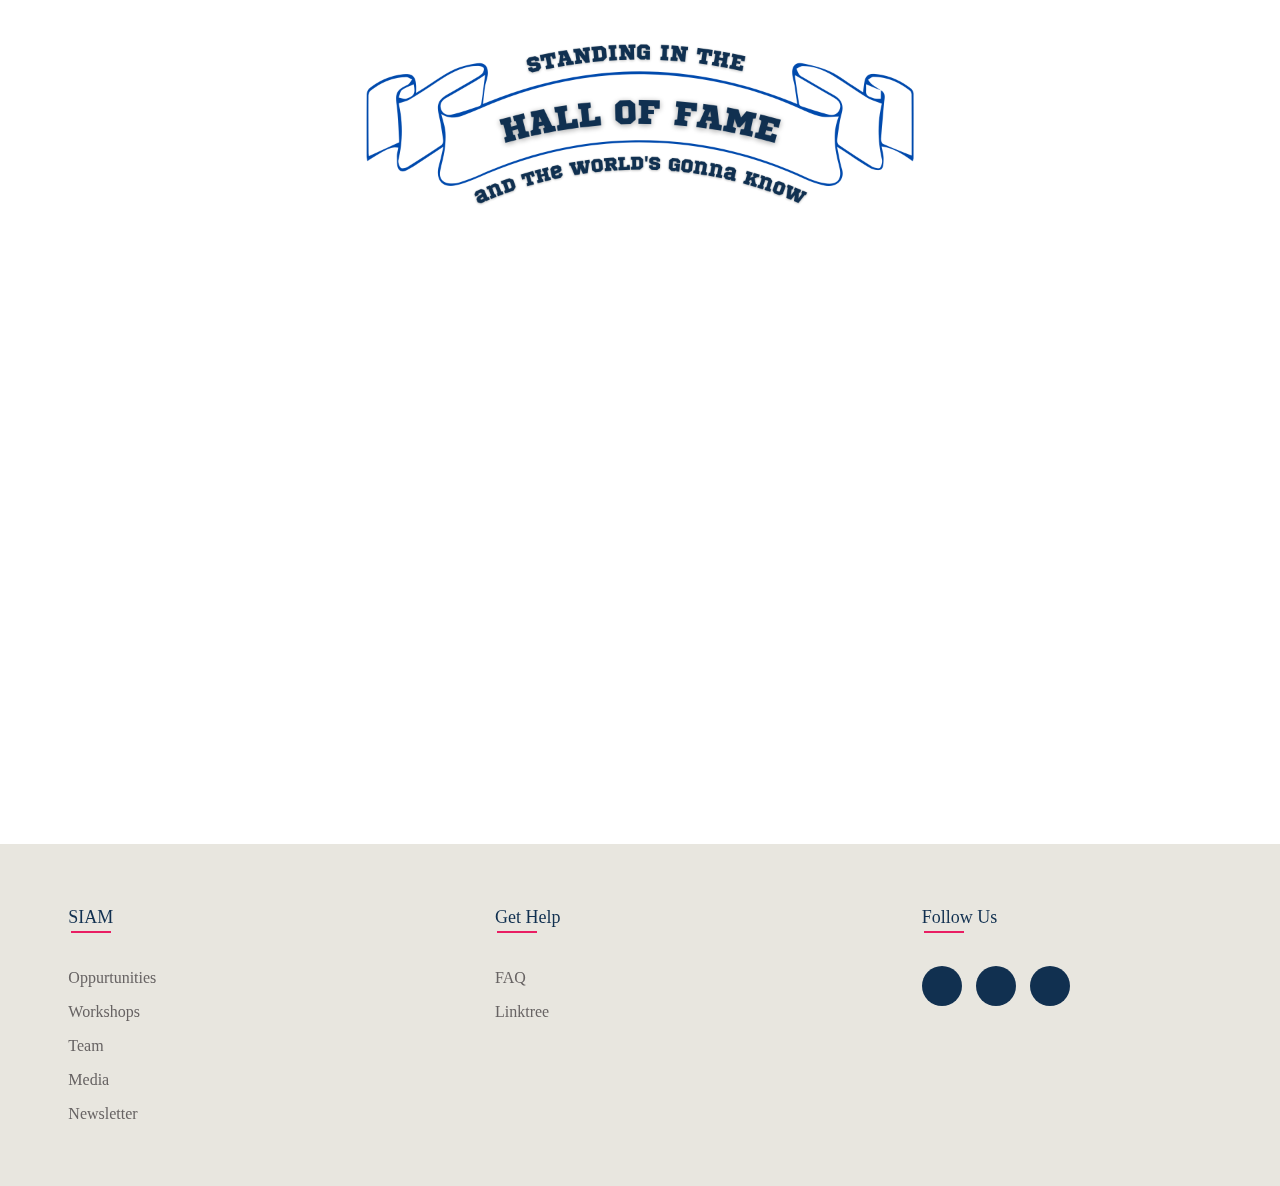
==== commit 03d9e735: "done" ====
--- a/index.html
+++ b/index.html
@@ -57,7 +57,7 @@
       <img src="./images/SIAM logo No Background 2.png">
       <p>The chapter's goals include encouraging students to become interested in applied mathematics, fostering a research-minded mindset, and giving STEM faculty members opportunity to interact with students.</p>
       <div class="inner_button1">
-        <a href="https://docs.google.com/forms/d/e/1FAIpQLSfoVa6mYLTbLBEatL_doCAcqkarWc3GJ86h4pHeE9mCKIQikw/viewform?usp=sf_link" target="_blank"><button>Become Memeber</button></a>
+        <a href="https://docs.google.com/forms/d/e/1FAIpQLSfoVa6mYLTbLBEatL_doCAcqkarWc3GJ86h4pHeE9mCKIQikw/viewform?usp=sf_link" target="_blank"><button>Become Member</button></a>
       </div>
     </div>
     <img class="hero_img"
@@ -332,7 +332,7 @@
           <ul>
             <li><a href="#c3">oppurtunities</a></li>
             <li><a href="#c2">workshops</a></li>
-            <li><a href="#">team</a></li>
+            <li><a href="team.html">team</a></li>
             <li><a href="#c4">media</a></li>
             <li><a href="#c5">Newsletter</a></li>
           </ul>
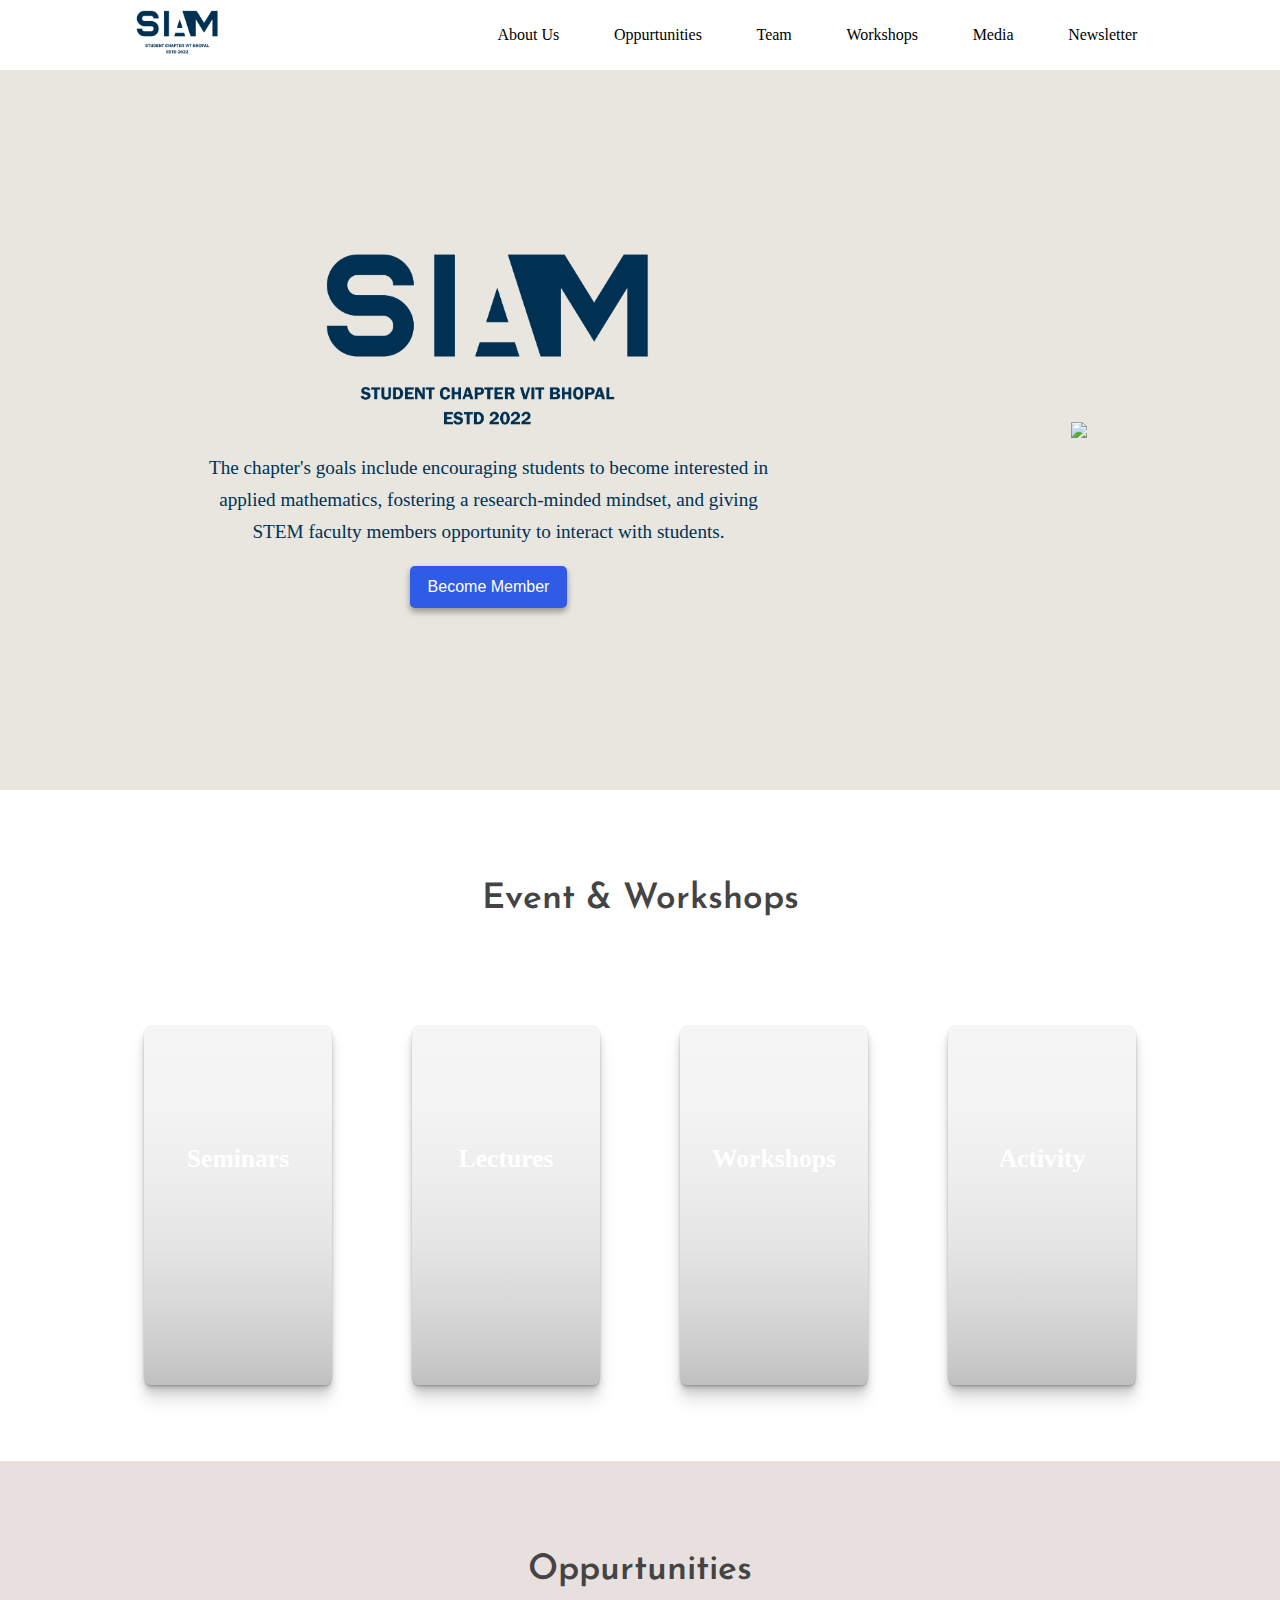
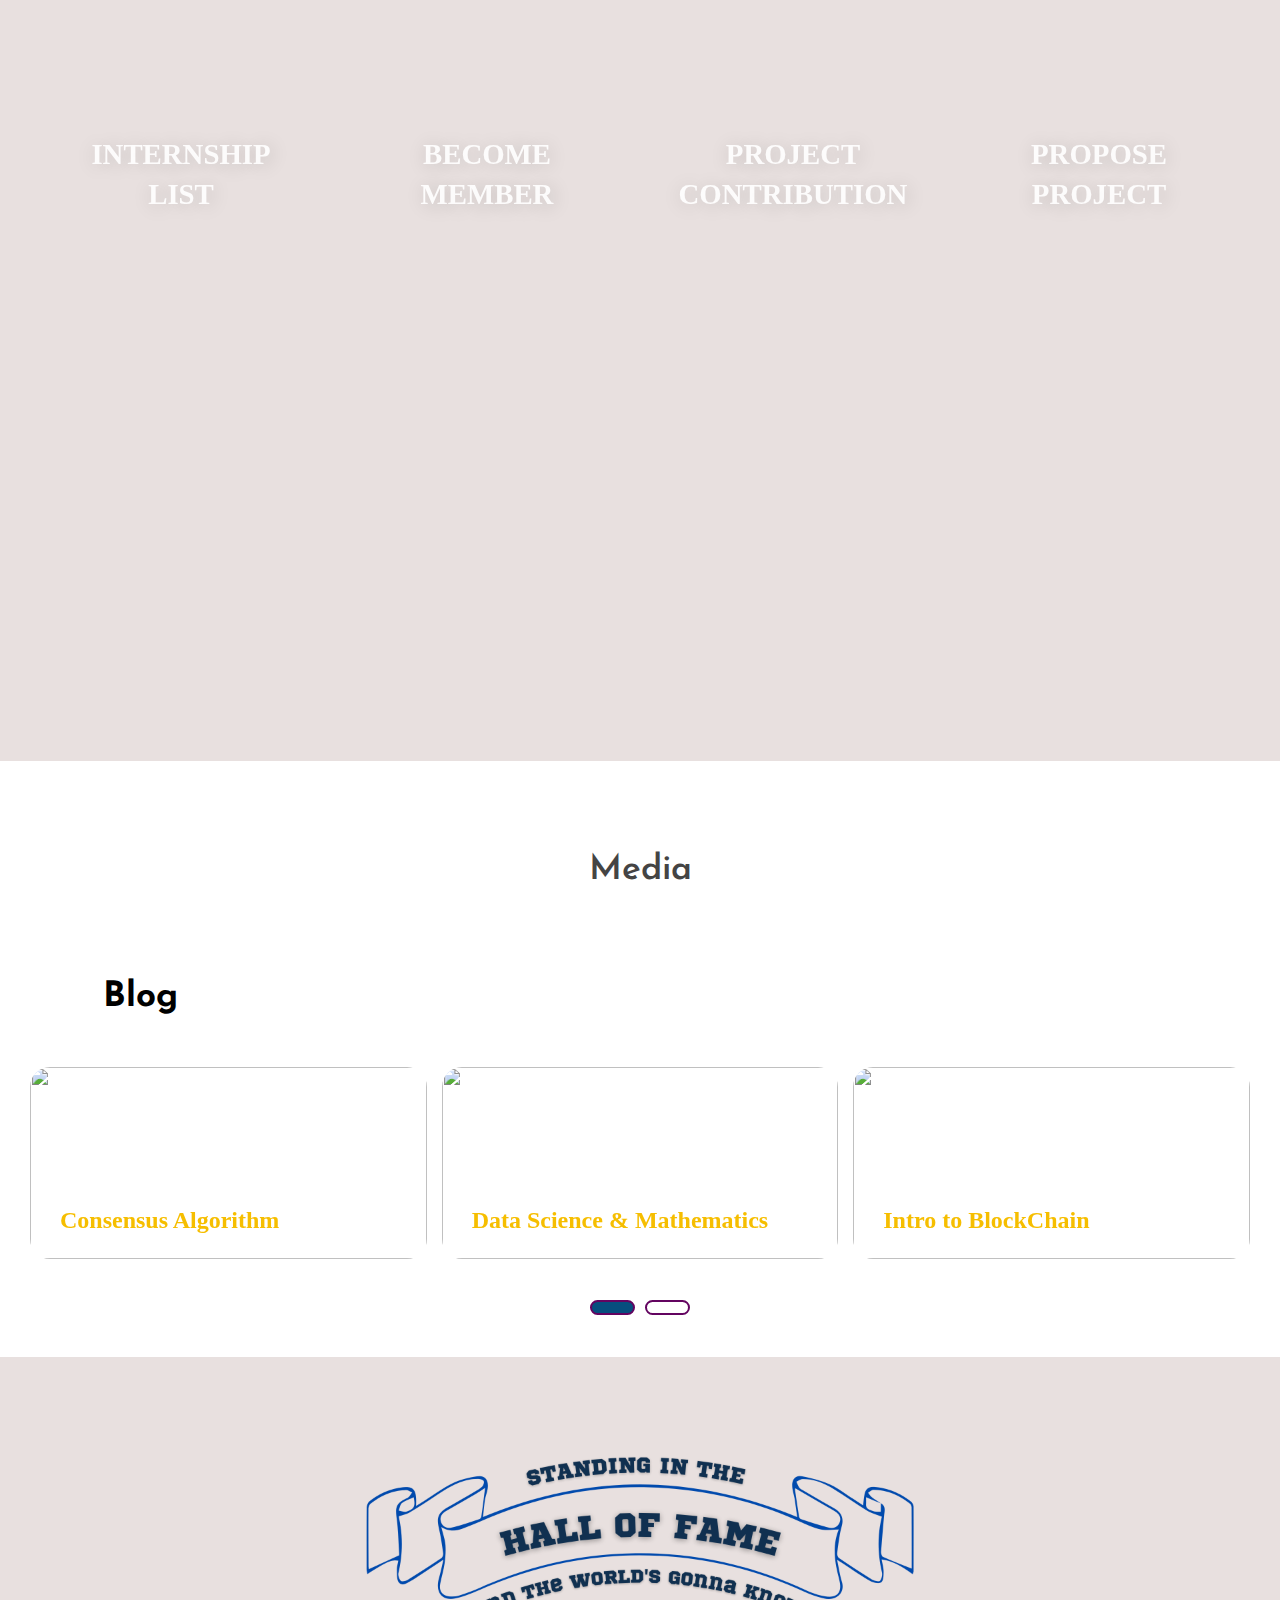
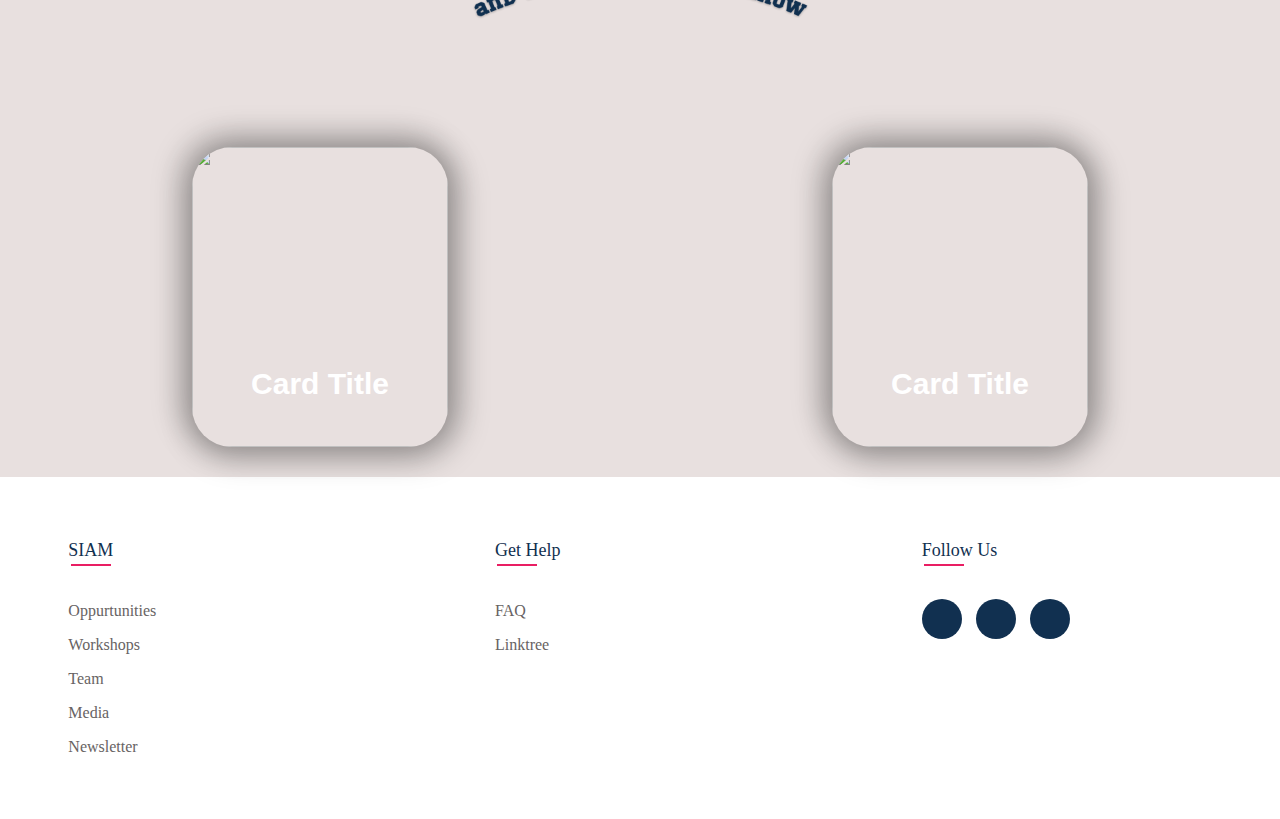
==== commit 241fccd9: "done hall" ====
--- a/index.html
+++ b/index.html
@@ -6,27 +6,36 @@
   <meta http-equiv="X-UA-Compatible" content="IE=edge">
   <meta name="viewport" content="width=device-width, initial-scale=1.0">
 
-  <script src="./js/index.js"></script>
-  <script src="https://code.jquery.com/jquery-3.6.1.min.js"></script>
-  <script src="https://cdnjs.cloudflare.com/ajax/libs/OwlCarousel2/2.3.4/owl.carousel.min.js"></script>
-  <script src='https://kit.fontawesome.com/a076d05399.js' crossorigin='anonymous'></script>
+  <!-- css -->
+  <link rel="stylesheet" href="./css/index.css">
+  <link rel="stylesheet" href="./css/footer.css">
+  <link rel="stylesheet" href="./css/hall.css">
+  <link rel="stylesheet" href="./css/pre.css">
 
   <link rel="stylesheet" href="https://cdnjs.cloudflare.com/ajax/libs/OwlCarousel2/2.3.4/assets/owl.carousel.min.css">
   <link rel="stylesheet" href="https://cdnjs.cloudflare.com/ajax/libs/font-awesome/6.1.1/css/all.min.css"
     integrity="sha512-KfkfwYDsLkIlwQp6LFnl8zNdLGxu9YAA1QvwINks4PhcElQSvqcyVLLD9aMhXd13uQjoXtEKNosOWaZqXgel0g=="
     crossorigin="anonymous" referrerpolicy="no-referrer" />
   <link href="https://fonts.googleapis.com/css?family=Montserrat:400,700" rel="stylesheet">
+  <!-- script -->
+  <script src="./js/index.js"></script>
+  <script src="https://code.jquery.com/jquery-3.6.1.min.js"></script>
+  <script src="https://cdnjs.cloudflare.com/ajax/libs/OwlCarousel2/2.3.4/owl.carousel.min.js"></script>
+  <script src='https://kit.fontawesome.com/a076d05399.js' crossorigin='anonymous'></script>
+  <!-- font -->
+  <link rel="preconnect" href="https://fonts.googleapis.com"><link rel="preconnect" href="https://fonts.gstatic.com" crossorigin><link href="https://fonts.googleapis.com/css2?family=Josefin+Sans&display=swap" rel="stylesheet">
+
   <link rel="icon" type="image/x-icon" href="./images/SIAM logo Circular.png">
-  <link rel="stylesheet" href="./css/index.css">
-  <link rel="stylesheet" href="./css/footer.css">
-  <link rel="stylesheet" href="./css/hall.css">
-  <!-- fonts -->
-  <link rel="preconnect" href="https://fonts.googleapis.com"><link rel="preconnect" href="https://fonts.gstatic.com" crossorigin><link href="https://fonts.googleapis.com/css2?family=Josefin+Sans&display=swap" rel="stylesheet">
-
   <title>SIAM</title>
 </head>
 
 <body>
+  <div id="loader"></div>
+  <script type = "text/javascript">   
+    setTimeout(function(){
+       document.getElementById("loader").style.display="none";
+    }, 5000);  
+  </script>
 <!-- Navbar -->
   <header>
     <div class="nav">
@@ -261,7 +270,7 @@
 
 
 <!-- Newsletter -->
-<section class="opp-section" id="c5">
+<!-- <section class="opp-section" id="c5">
   <div class="event_title">
     <h1>Newsletter</h1>
     <p>Are you missing something?</p>
@@ -303,11 +312,11 @@
       </div>
       </div>
     
-    </div>
+    </div> -->
     <!-- <div class="learn">
       <a href="#"><button>Show more</button></a>
     </div> -->
-</section>
+<!-- </section> -->
 <!-- Newsletter -->
 
 <!-- Hall of Fame -->
@@ -315,6 +324,42 @@
   <div class="hall_title">
     <img src="./images/hall of fame.png">
   </div>
+
+  <div class="oppcards-list">
+  
+    <div class="oppcard 1">
+      <div class="card_image"> <img src="https://media.tenor.com/0bN9L54PMmsAAAAC/coming-soon-see-it-soon.gif" /> </div>
+      <div class="card_title title-white">
+        <p>Card Title</p>
+      </div>
+    </div>
+    
+      <div class="oppcard 2">
+      <div class="card_image">
+        <img src="https://media.tenor.com/0bN9L54PMmsAAAAC/coming-soon-see-it-soon.gif" />
+        </div>
+      <div class="card_title title-white">
+        <p>Card Title</p>
+      </div>
+    </div>
+    
+    <!-- <div class="oppcard 3">
+      <div class="card_image">
+        <img src="https://media.tenor.com/0bN9L54PMmsAAAAC/coming-soon-see-it-soon.gif" />
+      </div>
+      <div class="card_title">
+        <p>Card Title</p>
+      </div>
+    </div>
+      
+      <div class="oppcard 4">
+      <div class="card_image">
+        <img src="https://media.giphy.com/media/LwIyvaNcnzsD6/giphy.gif" />
+        </div>
+      <div class="card_title title-black">
+        <p>Card Title</p>
+      </div>
+      </div> -->
 
   
 
--- a/css/index.css
+++ b/css/index.css
@@ -51,7 +51,7 @@
   }
   
   .link:hover{
-    transform: scale(1.2);
+    transform: scale(1.1);
     z-index:1;
     color: rgb(90, 87, 87);
   }
--- a/css/footer.css
+++ b/css/footer.css
@@ -21,7 +21,7 @@
 .footer{
   /* margin-top: 50px; */
   padding: 60px 0;
-  background-color: #E8E6DF;
+  /* background-color: #E8E6DF; */
 }
 .footer-col{
    width: 25%;
--- a/css/hall.css
+++ b/css/hall.css
@@ -1,6 +1,6 @@
 .hall-section{
-    /* background-color: #E8E6DF; */
-    height: 100vh;
+  background-color: #e8e0df;
+  /* height: 100vh; */
   }
 
 .hall_title {
@@ -29,7 +29,7 @@
   margin: 2rem 0;
 }
 
-.wrapper{
+/* .wrapper{
   width: 90%;
   margin: 0 auto;
   max-width: 80rem;
@@ -204,4 +204,4 @@
     width: 100%;
     margin: 0 0 2rem 0;
   }
-}+} */--- a/css/pre.css
+++ b/css/pre.css
@@ -0,0 +1,71 @@
+#loader {
+    position: relative;
+    width: 2.5em;
+    height: 2.5em;
+    transform: rotate(165deg);
+  }
+  #loader:before, #loader:after {
+    content: "";
+    position: absolute;
+    top: 50%;
+    left: 50%;
+    display: block;
+    width: 0.5em;
+    height: 0.5em;
+    border-radius: 0.25em;
+    transform: translate(-50%, -50%);
+  }
+  #loader:before {
+    animation: before 2s infinite;
+  }
+  #loader:after {
+    animation: after 2s infinite;
+  }
+  
+  @keyframes before {
+    0% {
+      width: 0.5em;
+      box-shadow: 1em -0.5em rgba(225, 20, 98, 0.75), -1em 0.5em rgba(111, 202, 220, 0.75);
+    }
+    35% {
+      width: 2.5em;
+      box-shadow: 0 -0.5em rgba(225, 20, 98, 0.75), 0 0.5em rgba(111, 202, 220, 0.75);
+    }
+    70% {
+      width: 0.5em;
+      box-shadow: -1em -0.5em rgba(225, 20, 98, 0.75), 1em 0.5em rgba(111, 202, 220, 0.75);
+    }
+    100% {
+      box-shadow: 1em -0.5em rgba(225, 20, 98, 0.75), -1em 0.5em rgba(111, 202, 220, 0.75);
+    }
+  }
+  @keyframes after {
+    0% {
+      height: 0.5em;
+      box-shadow: 0.5em 1em rgba(61, 184, 143, 0.75), -0.5em -1em rgba(233, 169, 32, 0.75);
+    }
+    35% {
+      height: 2.5em;
+      box-shadow: 0.5em 0 rgba(61, 184, 143, 0.75), -0.5em 0 rgba(233, 169, 32, 0.75);
+    }
+    70% {
+      height: 0.5em;
+      box-shadow: 0.5em -1em rgba(61, 184, 143, 0.75), -0.5em 1em rgba(233, 169, 32, 0.75);
+    }
+    100% {
+      box-shadow: 0.5em 1em rgba(61, 184, 143, 0.75), -0.5em -1em rgba(233, 169, 32, 0.75);
+    }
+  }
+  /**
+   * Attempt to center the whole thing!
+   */
+  html,
+  body {
+    height: 100%;
+  }
+  
+  #loader {
+    position: absolute;
+    top: calc(50% - 1.25em);
+    left: calc(50% - 1.25em);
+  }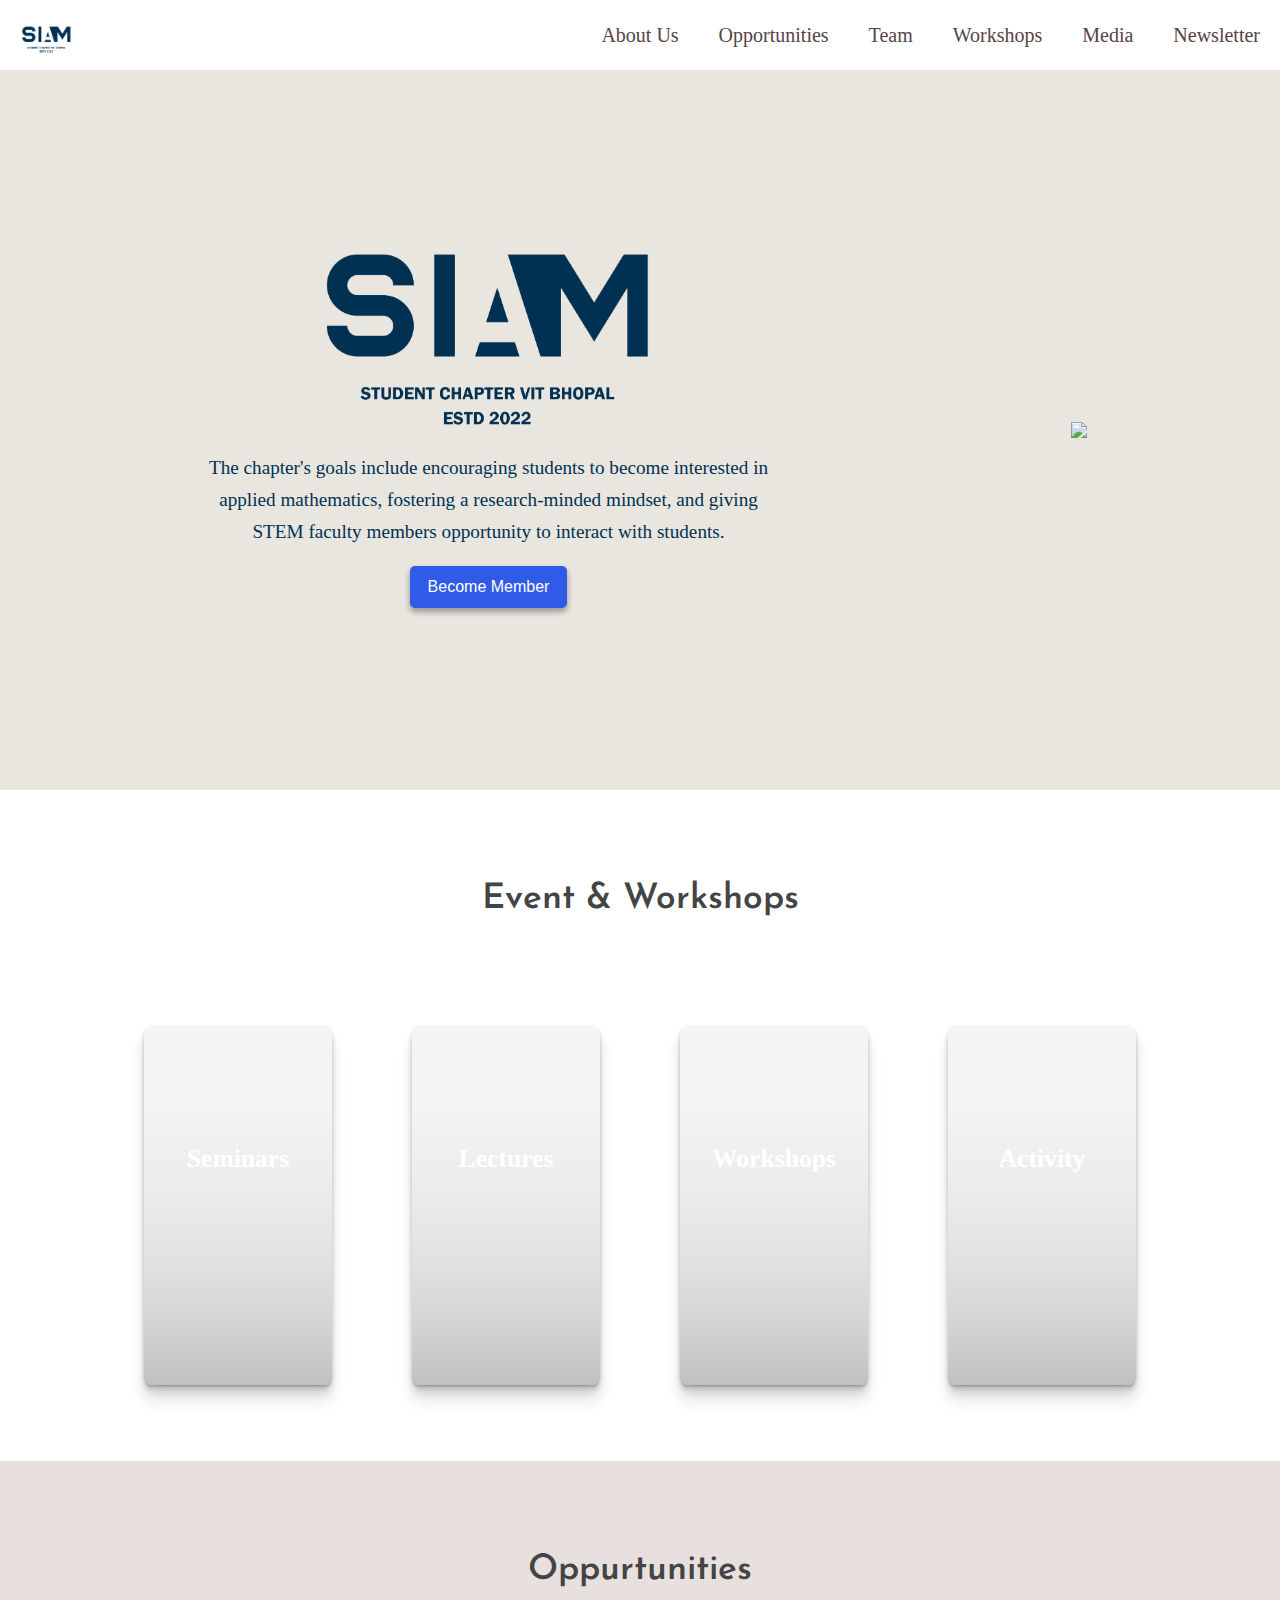
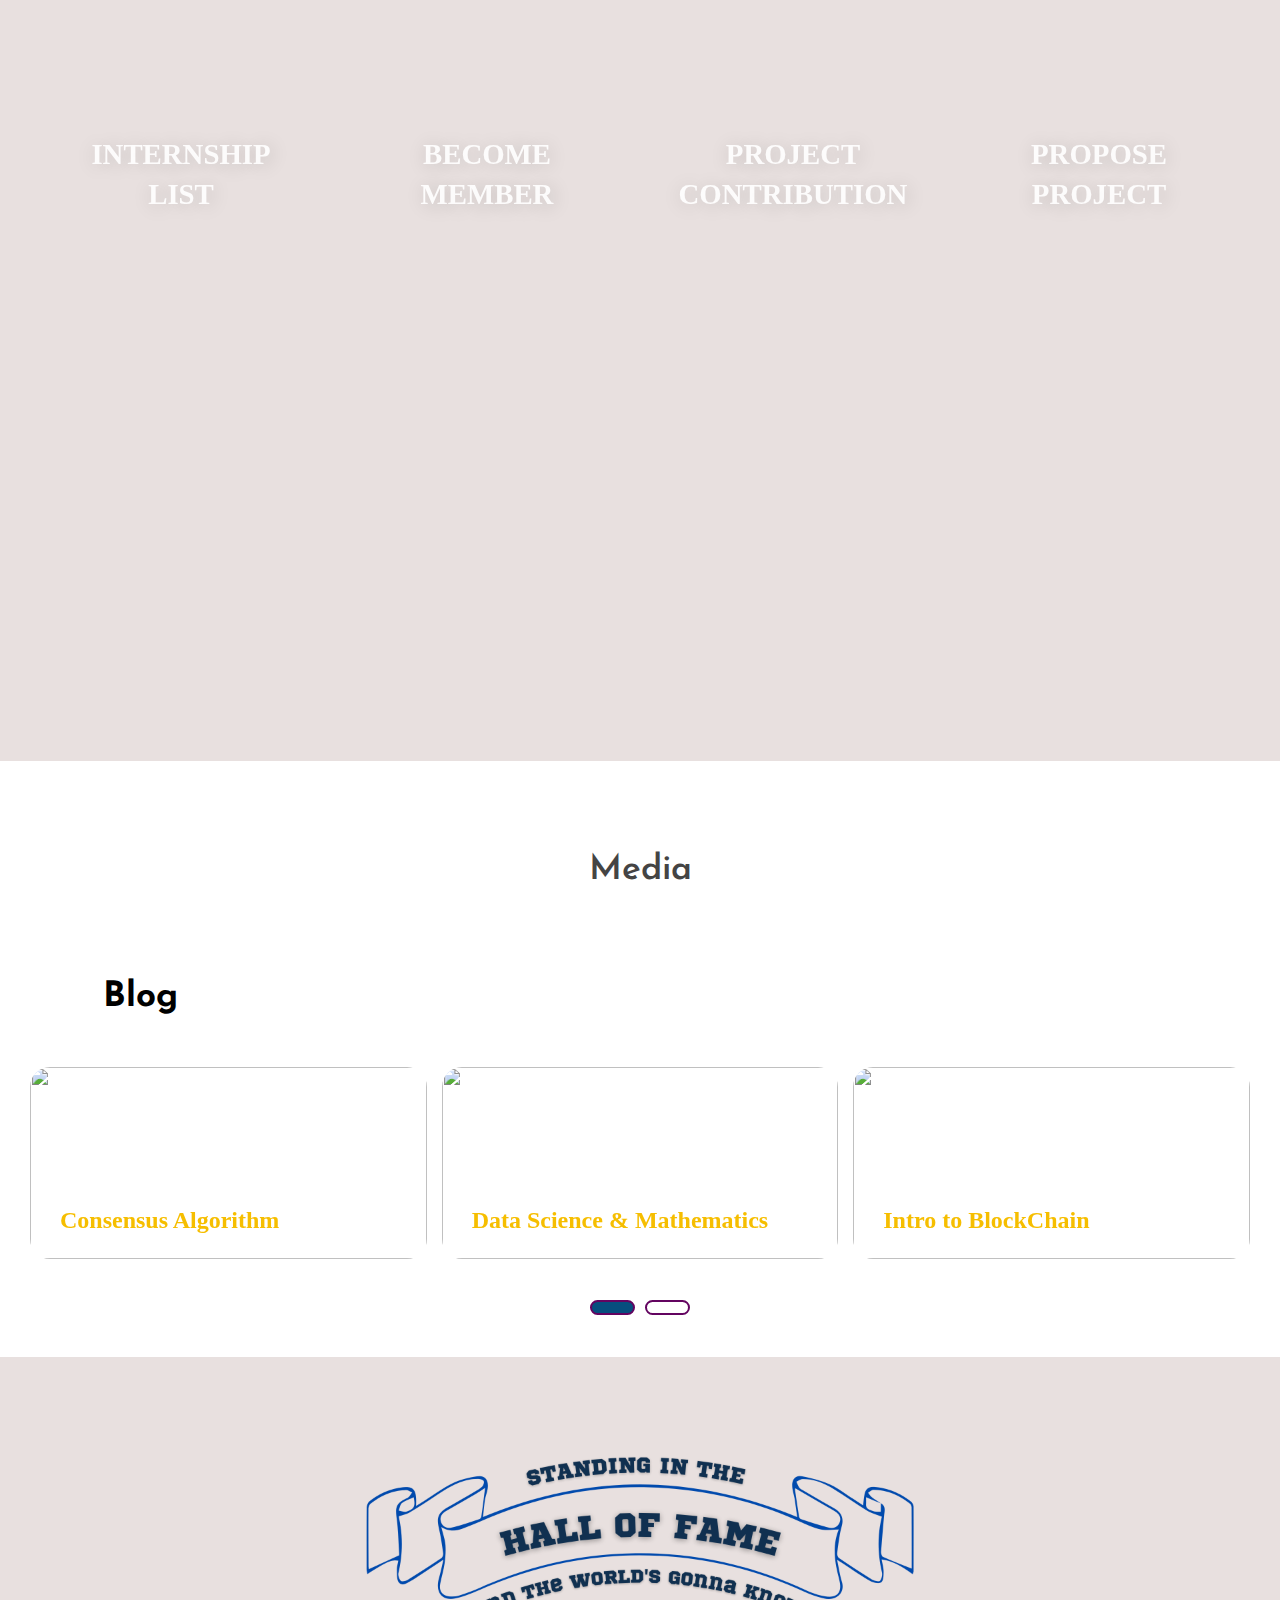
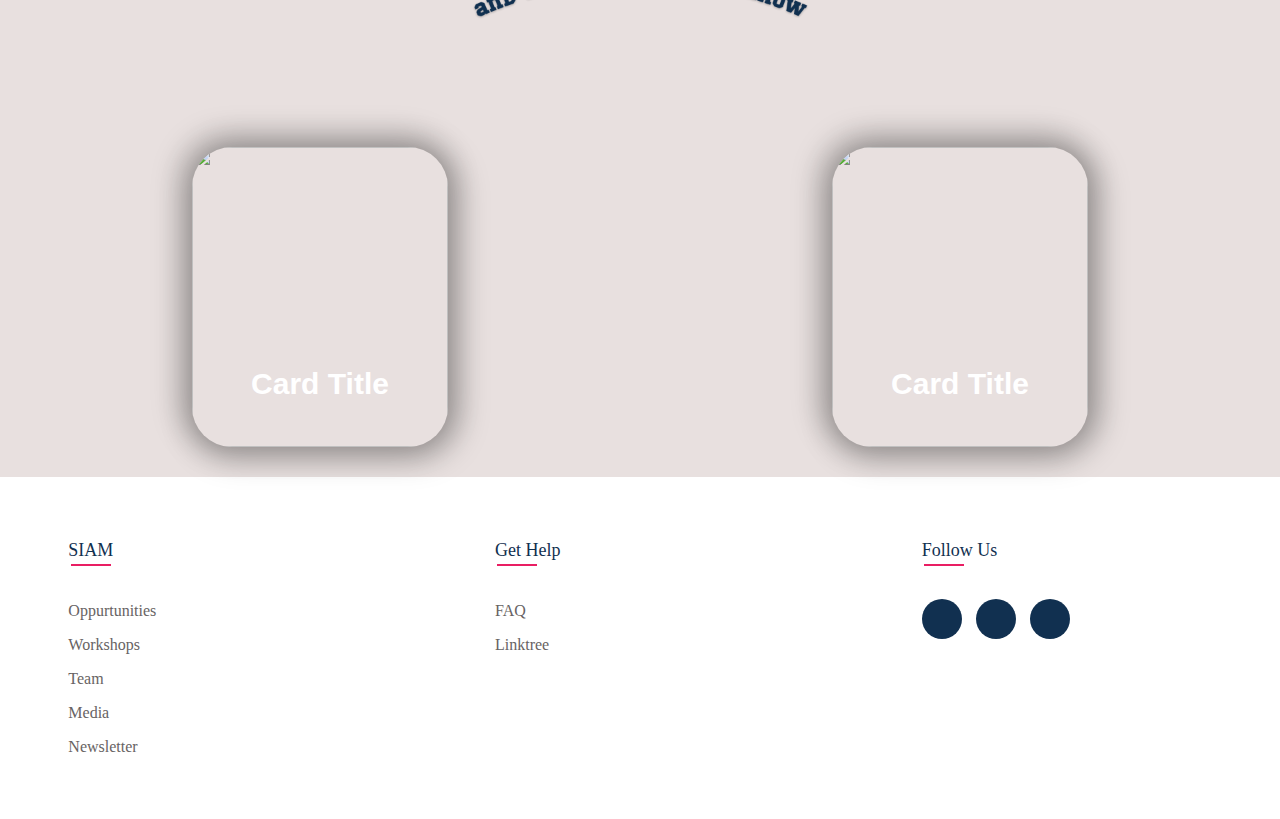
==== commit 9516c1f8: "Nav Update" ====
--- a/index.html
+++ b/index.html
@@ -11,6 +11,7 @@
   <link rel="stylesheet" href="./css/footer.css">
   <link rel="stylesheet" href="./css/hall.css">
   <link rel="stylesheet" href="./css/pre.css">
+  <link rel="stylesheet" href="./css/nav.css">
 
   <link rel="stylesheet" href="https://cdnjs.cloudflare.com/ajax/libs/OwlCarousel2/2.3.4/assets/owl.carousel.min.css">
   <link rel="stylesheet" href="https://cdnjs.cloudflare.com/ajax/libs/font-awesome/6.1.1/css/all.min.css"
@@ -18,7 +19,8 @@
     crossorigin="anonymous" referrerpolicy="no-referrer" />
   <link href="https://fonts.googleapis.com/css?family=Montserrat:400,700" rel="stylesheet">
   <!-- script -->
-  <script src="./js/index.js"></script>
+
+  <script src="./js/index.js" defer></script>
   <script src="https://code.jquery.com/jquery-3.6.1.min.js"></script>
   <script src="https://cdnjs.cloudflare.com/ajax/libs/OwlCarousel2/2.3.4/owl.carousel.min.js"></script>
   <script src='https://kit.fontawesome.com/a076d05399.js' crossorigin='anonymous'></script>
@@ -30,35 +32,41 @@
 </head>
 
 <body>
-  <div id="loader"></div>
-  <script type = "text/javascript">   
-    setTimeout(function(){
-       document.getElementById("loader").style.display="none";
-    }, 5000);  
-  </script>
-<!-- Navbar -->
-  <header>
-    <div class="nav">
-      <div class="logo">
-        <a href="#">
-          <img src="./images/SIAM logo No Background 2.png">
+
+  <!-- navbar -->
+  <section class="navigation">
+    <div class="nav-container">
+      <div class="brand">
+        <a href="#!">
+          <img src="./images/SIAM logo No Background 2.png" alt="">
         </a>
       </div>
-      <div class="nav-links" tabindex="1">
-        <div class="link"><a href="#c1" class="link">About Us</a></div>
-        <div class="link"><a href="#c3" class="link">Oppurtunities</a></div>
-        <div class="link"><a href="./team.html" target="_blank" class="link">Team</a></div>
-        <div class="link"><a href="#c2" class="link">Workshops</a></div>
-        <div class="link"><a href="#c4" class="link">Media</a></div>
-        <div class="link"><a href="#c5" class="link">Newsletter</a></div>
-        <div class="toggle">
-          <i class='fas fa-align-justify' style="font-size: 30px; margin:12px; padding: 3px;"></i>
-        </div>
-      </div>
-    </div>
-  </header>
-  <!-- Navbar -->
-
+      <nav>
+        <div class="nav-mobile"><a id="nav-toggle" href="#!"><span></span></a></div>
+        <ul class="nav-list">
+          <li>
+            <a href="#c1">About Us</a>
+          </li>
+          <li>
+            <a href="#c3">Opportunities</a>
+          </li>
+          <li>
+            <a href="./team.html">Team</a>
+          </li>
+          <li>
+            <a href="#c2">Workshops</a>
+          </li>
+          <li>
+            <a href="#c4">Media</a>
+          </li>
+          <li>
+            <a href="#c5">Newsletter</a>
+          </li>
+        </ul>
+      </nav>
+    </div>
+  </section>
+    <!-- navbar -->
 
 <!-- Hero_page -->
   <div class="hero_section" id="c1">
--- a/css/nav.css
+++ b/css/nav.css
@@ -0,0 +1,159 @@
+@charset "UTF-8";
+.navigation {
+  height: 70px;
+  background: transparent;
+}
+
+.brand {
+    position: absolute;
+    padding-left: 20px;
+    float: left;
+    line-height: 70px;
+    text-transform: uppercase;
+    font-size: 1.4em;
+}
+
+.brand a{
+    height: 100%;
+    display: flex;
+    justify-content: center;
+    align-items: center;
+}
+  
+.brand a img{
+    height:30px;
+    position: relative;
+    top:25px;
+}
+
+.brand a,
+.brand a:visited {
+  color: black;
+  text-decoration: none;
+}
+
+.nav-container {
+  margin: 0 auto;
+}
+
+nav {
+  float: right;
+}
+nav ul {
+  list-style: none;
+  margin: 0;
+  padding: 0;
+}
+nav ul li {
+  float: left;
+  position: relative;
+}
+nav ul li a,
+nav ul li a:visited {
+  display: block;
+  padding: 0 20px;
+  line-height: 70px;
+  color: rgb(85, 68, 68);
+  text-decoration: none;
+  font-size: 20px;
+}
+nav ul li a:hover,
+nav ul li a:visited:hover {
+  color: black;
+}
+nav ul li ul li {
+  min-width: 190px;
+}
+nav ul li ul li a {
+  padding: 15px;
+  line-height: 20px;
+}
+
+.nav-dropdown {
+  position: absolute;
+  display: none;
+  z-index: 1;
+  box-shadow: 0 3px 12px rgba(0, 0, 0, 0.15);
+}
+
+/* Mobile navigation */
+.nav-mobile {
+  display: none;
+  position: absolute;
+  top: 0;
+  right: 0;
+  background: transparent;
+  height: 70px;
+  width: 70px;
+}
+
+@media only screen and (max-width: 798px) {
+  .nav-mobile {
+    display: block;
+  }
+
+  nav {
+    width: 100%;
+    padding: 70px 0 15px;
+  }
+  nav ul {
+    display: none;
+  }
+  nav ul li {
+    float: none;
+  }
+  nav ul li a {
+    padding: 15px;
+    line-height: 20px;
+  }
+  nav ul li ul li a {
+    padding-left: 30px;
+  }
+
+  .nav-dropdown {
+    position: static;
+  }
+}
+@media screen and (min-width: 799px) {
+  .nav-list {
+    display: block !important;
+  }
+}
+#nav-toggle {
+  position: absolute;
+  left: 18px;
+  top: 22px;
+  cursor: pointer;
+  padding: 10px 35px 16px 0px;
+}
+#nav-toggle span,
+#nav-toggle span:before,
+#nav-toggle span:after {
+  cursor: pointer;
+  border-radius: 1px;
+  height: 5px;
+  width: 35px;
+  background: black;
+  position: absolute;
+  display: block;
+  content: "";
+  transition: all 300ms ease-in-out;
+}
+#nav-toggle span:before {
+  top: -10px;
+}
+#nav-toggle span:after {
+  bottom: -10px;
+}
+#nav-toggle.active span {
+  background-color: transparent;
+}
+#nav-toggle.active span:before, #nav-toggle.active span:after {
+  top: 0;
+}
+#nav-toggle.active span:before {
+  transform: rotate(45deg);
+}
+#nav-toggle.active span:after {
+  transform: rotate(-45deg);
+}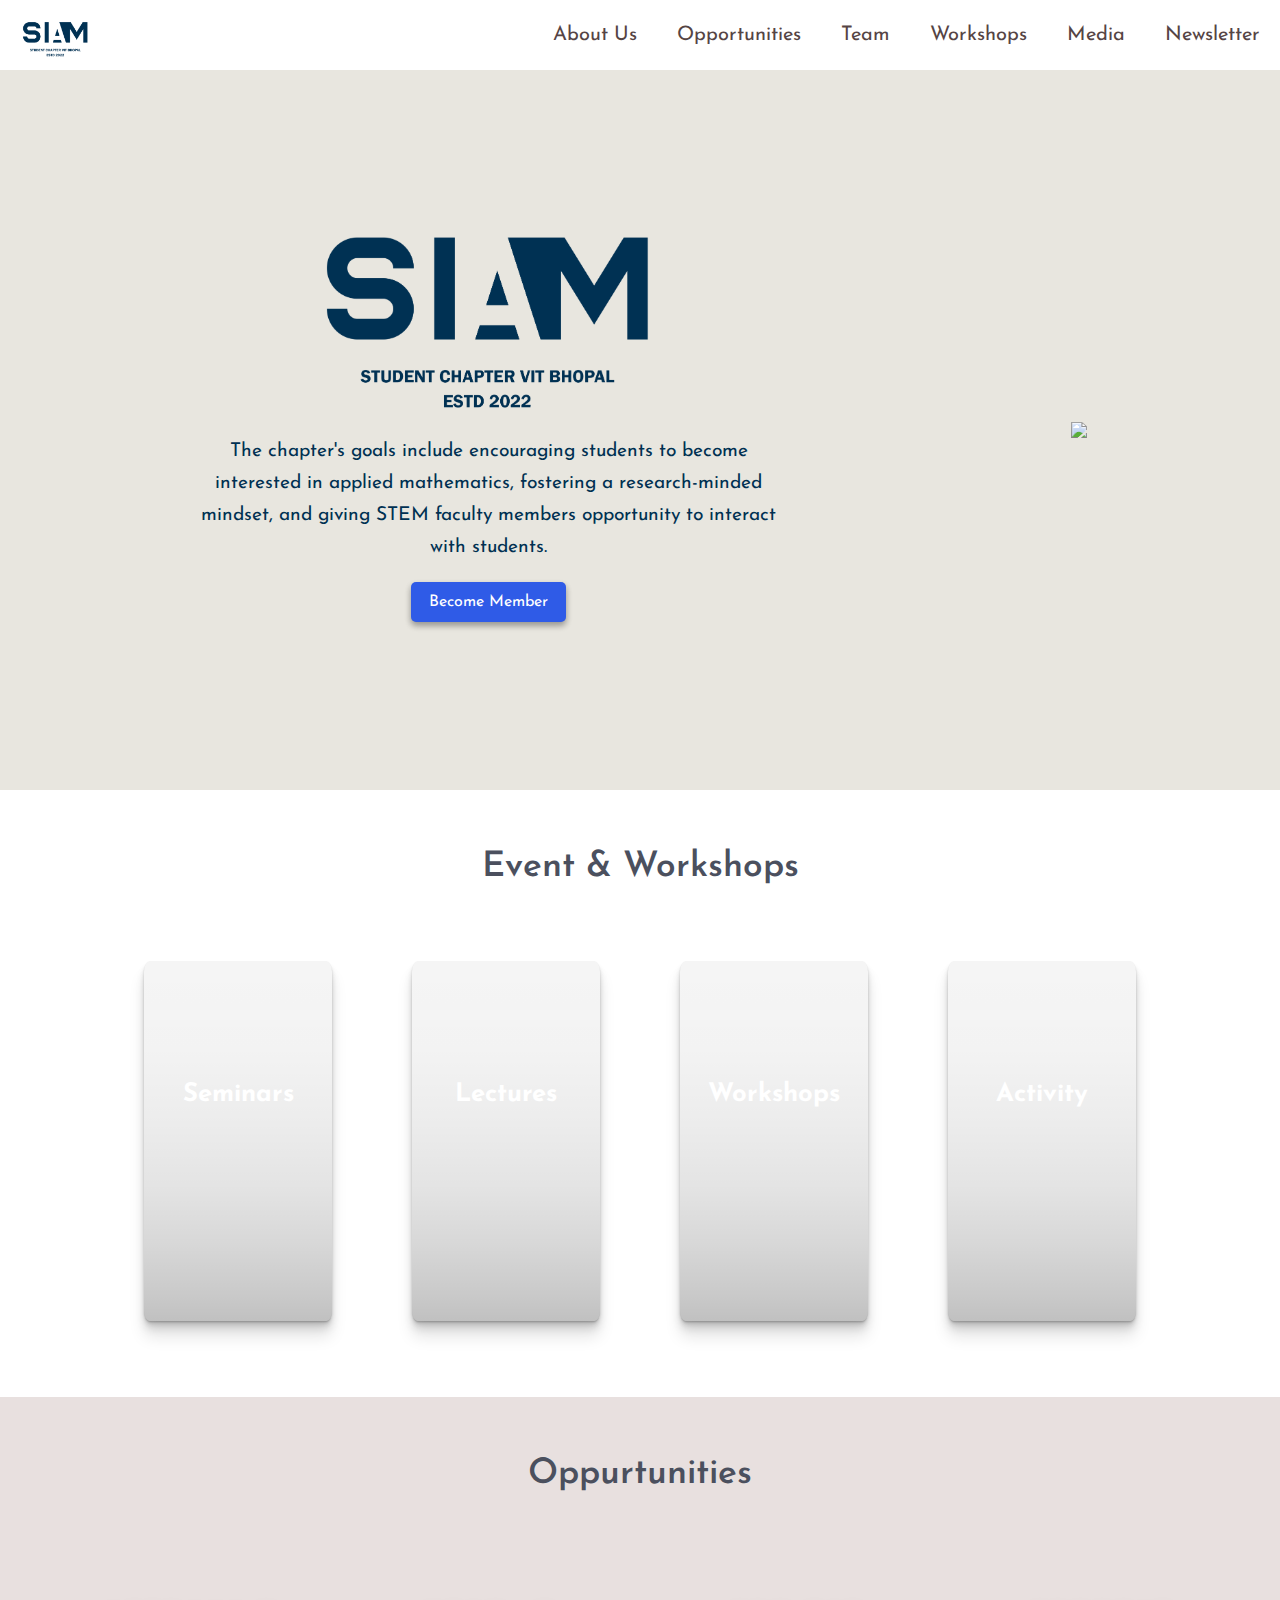
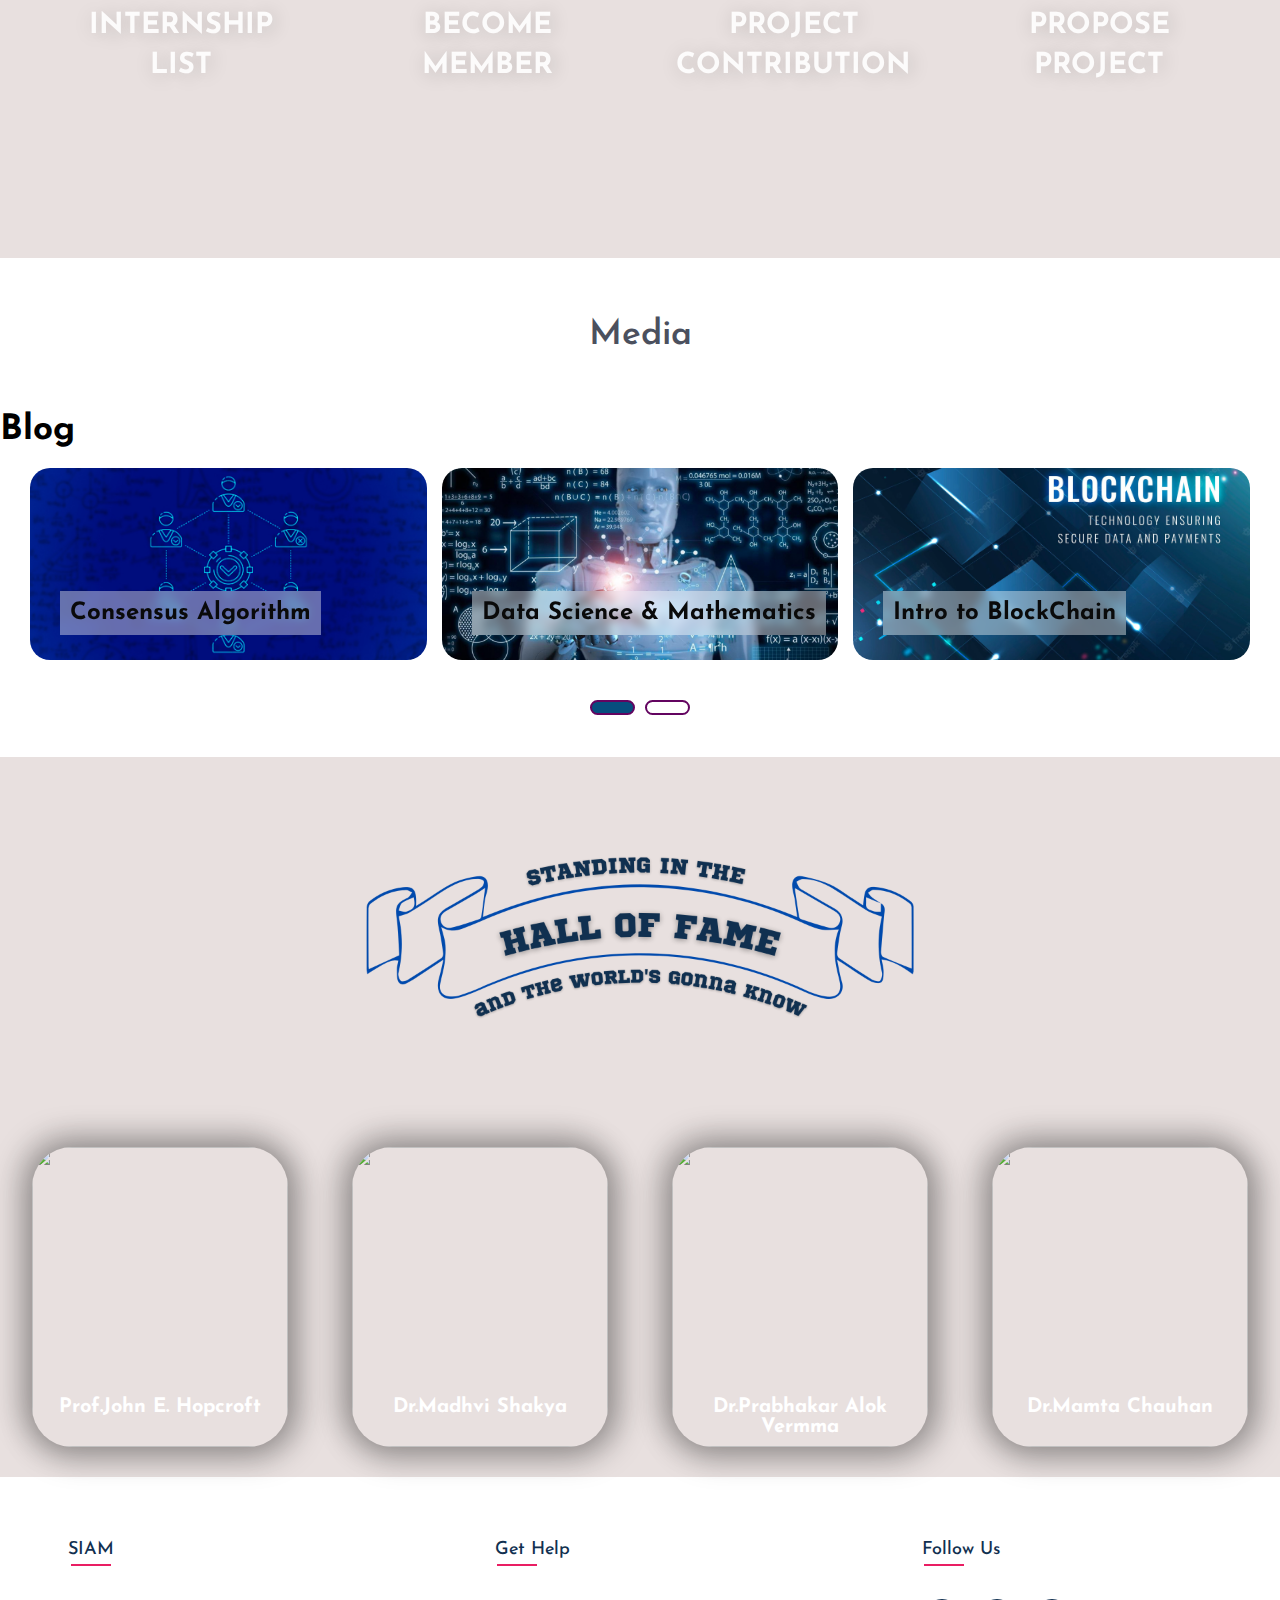
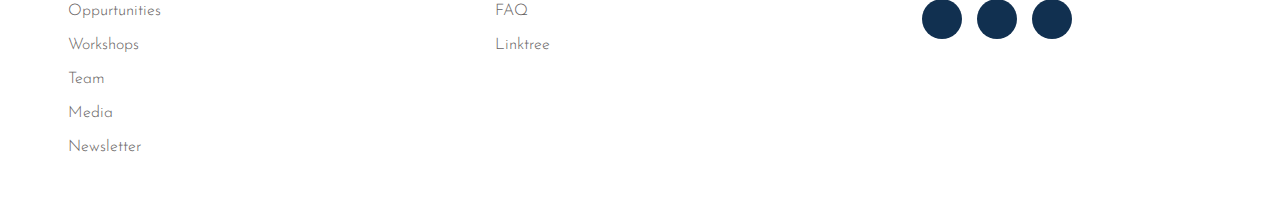
==== commit 60290bc6: "completed" ====
--- a/index.html
+++ b/index.html
@@ -93,7 +93,7 @@
       <div class="content1">
         <h2 class="title">Seminars</h2>
         <p class="copy">"Let us walk into the seminar room as equals and not second class citizens.”</p>
-        <a href="./coming.html"><button class="btn">View </button></a>
+        <a href="./seminar.html"><button class="btn">View </button></a>
       </div>
     </div>
     <div class="card1">
@@ -224,25 +224,25 @@
 
         <div class="carde carde-1">
           <a href="https://medium.com/@siam_VIT-B/consensus-algorithm-the-foundation-of-the-blockchain-technology-85b8d2437d04" target="_blank">
-            <img class="blog_ime" src="https://miro.medium.com/max/1100/0*-RbKRportDH1gwYr" allow="autoplay">
+            <img class="blog_ime" src="./images/Consensus-Algorithm.jpg" allow="autoplay">
             <div class="bottom-left"><bold> Consensus Algorithm </bold></div>
           </a>
         </div>
         <div class="carde carde-2">
           <a href="https://medium.com/@siam_VIT-B/data-science-mathematics-bd07b0ae146b" target="_blank">
-            <img class="blog_ime" src="https://miro.medium.com/max/1100/1*159u9G8c3wbuGSwzEY__rg.webp" allow="autoplay">
+            <img class="blog_ime" src="./images/data.png" allow="autoplay">
             <div class="bottom-left"><bold> Data Science & Mathematics </bold></div>
           </a>
         </div>
         <div class="carde carde-4">
           <a href="https://medium.com/@siam_VIT-B/a-brief-introduction-to-blockchain-technology-a2f87072bee6">
-            <img class="blog_ime" src="https://miro.medium.com/max/1100/0*w1IwmQoObXV25JA6" allow="autoplay">
+            <img class="blog_ime" src="./images/block.webp" allow="autoplay">
             <div class="bottom-left"><bold> Intro to BlockChain </bold></div>
           </a>
         </div>
         <div class="carde carde-5">
           <a href="https://medium.com/@siam_VIT-B/humanoid-the-history-of-its-foundation-b17e9b6f05d8">
-            <img class="blog_ime" src="https://encrypted-tbn0.gstatic.com/images?q=tbn:ANd9GcSKfCOj1fNoV42CWooL2ykw_7nC-9zho6ItFg&usqp=CAU" allow="autoplay">
+            <img class="blog_ime" src="./images/humanoid-robotics.avif" allow="autoplay">
             <div class="bottom-left"><bold> Humanoid </bold></div>
           </a>
         </div>
@@ -336,38 +336,38 @@
   <div class="oppcards-list">
   
     <div class="oppcard 1">
-      <div class="card_image"> <img src="https://media.tenor.com/0bN9L54PMmsAAAAC/coming-soon-see-it-soon.gif" /> </div>
-      <div class="card_title title-white">
-        <p>Card Title</p>
+      <div class="card_image"> <img src="https://www.computerhope.com/people/pictures/john_hopcroft.jpg" /> </div>
+      <div class="card_title title-white">
+        <p>Prof.John E. Hopcroft </p>
       </div>
     </div>
     
       <div class="oppcard 2">
       <div class="card_image">
-        <img src="https://media.tenor.com/0bN9L54PMmsAAAAC/coming-soon-see-it-soon.gif" />
-        </div>
-      <div class="card_title title-white">
-        <p>Card Title</p>
+        <img src="http://www.manit.ac.in/sites/default/files/madhvi_shakya.jpg" />
+        </div>
+      <div class="card_title title-white">
+        <p>Dr.Madhvi Shakya</p>
       </div>
     </div>
     
-    <!-- <div class="oppcard 3">
-      <div class="card_image">
-        <img src="https://media.tenor.com/0bN9L54PMmsAAAAC/coming-soon-see-it-soon.gif" />
-      </div>
-      <div class="card_title">
-        <p>Card Title</p>
+    <div class="oppcard 3">
+      <div class="card_image">
+        <img src="https://www.iirs.gov.in/iirs/sites/default/files/alok_verma.jpg" />
+      </div>
+      <div class="card_title title-white">
+        <p>Dr.Prabhakar Alok Vermma</p>
       </div>
     </div>
       
       <div class="oppcard 4">
       <div class="card_image">
-        <img src="https://media.giphy.com/media/LwIyvaNcnzsD6/giphy.gif" />
-        </div>
-      <div class="card_title title-black">
-        <p>Card Title</p>
-      </div>
-      </div> -->
+        <img src="https://www.iirs.gov.in/iirs/sites/default/files/mamta_chauhan.jpg" />
+        </div>
+      <div class="card_title title-white">
+        <p>Dr.Mamta Chauhan</p>
+      </div>
+      </div>
 
   
 
@@ -400,9 +400,9 @@
         <div class="footer-col">
           <h4>follow us</h4>
           <div class="social-links">
-            <a href="https://medium.com/@siam_VIT-B" target="_blank"><i class="fa-brands fa-medium"></i></a>
-            <a href="https://instagram.com/siamvitb?igshid=YmMyMTA2M2Y=" target="_blank"><i class="fab fa-instagram"></i></a>
-            <a href="https://www.linkedin.com/company/siam-student-chapter-vitb/" target="_blank"><i class="fab fa-linkedin-in"></i></a>
+            <a href="https://medium.com/@siam_VIT-B" target="_blank" title="Medium"><i class="fa-brands fa-medium"></i></a>
+            <a href="https://instagram.com/siamvitb?igshid=YmMyMTA2M2Y=" target="_blank" title="Instagram"><i class="fab fa-instagram"></i></a>
+            <a href="https://www.linkedin.com/company/siam-student-chapter-vitb/" target="_blank" title="Linkedin"><i class="fab fa-linkedin-in"></i></a>
           </div>
         </div>
       </div>
--- a/css/index.css
+++ b/css/index.css
@@ -3,78 +3,8 @@
     margin: 0;
     padding: 0;
     box-sizing: border-box;
-    /* font-family: "Poppins", sans-serif; */
-  }
-
-/* Navbar */
-  .nav{
-    height:70px;
-    /* width:90vw; */
-    display:flex;
-    flex-direction: row;
-    justify-content: space-around;
-    align-items: center;
-  }
-  
-  .nav-links{
-    display:flex;
-    flex-direction: row;
-    justify-content: space-between;
-    width:50vw;
-    align-items: center;
-  }
-  
-  .link{
-    height: 70px;
-    position: relative;
-    transition-duration: 150ms;
-    transition-timing-function: ease;
-    color: black;
-    font-size: 18px;
-    font-size: medium;
-    display: flex;
-    flex-direction: row;
-    justify-content: center;
-    align-items: center;
-  }
-  
-  .toggle{
-    height:60px;
-    width:70px;
-    position:relative;
-    display:none;
-    /* flex-direction: column;
-    justify-content: center;
-    align-items: center; */
-    transition-duration: 100ms;
-    transition-timing-function: ease;
-  }
-  
-  .link:hover{
-    transform: scale(1.1);
-    z-index:1;
-    color: rgb(90, 87, 87);
-  }
-  .link:focus{
-    color: red;
-  }
-  .link a {
-    text-decoration: none;
-  }
-  
-  .logo{
-    height:70px;
-    width:70px;
-    display: flex;
-    flex-direction: row;
-    justify-content: center;
-    align-items: center;
-  }
-  .logo a img {
-    height: 50px;
-  }
-  /* Navbar */
-  
+    font-family: 'Josefin Sans', sans-serif;
+  }
 
 /* Hero Page */
   .hero_section {
@@ -159,10 +89,10 @@
     text-transform: capitalize;
     font-size: 2.2rem;
     font-weight: 600;
-    font-family: 'Josefin Sans', sans-serif;
+    /* font-family: 'Josefin Sans', sans-serif; */
   }
   .event_title p {
-    font-family: 'Josefin Sans', sans-serif;
+    /* font-family: 'Josefin Sans', sans-serif; */
     font-size: 1.4rem;
   }
 
@@ -196,7 +126,7 @@
   padding: 1rem;
   max-width: 80vw;
   margin: 0 auto;
-  font-family: var(--font-sans);
+  /* font-family: var(--font-sans); */
 }
 
 .page-content .card1 {
@@ -280,7 +210,7 @@
 }
 
 .copy {
-  font-family: var(--font-serif);
+  /* font-family: var(--font-serif); */
   font-size: 1 rem;
   padding-top: 10px;
   font-style: italic;
@@ -346,7 +276,7 @@
   align-items: center;
     background-color: #e8e0df;
     display: flex;
-    min-height: 100%;
+    min-height: 50%;
     padding: 0px 24px 80px;
     flex-direction: column;
     flex-wrap: nowrap;
@@ -429,7 +359,7 @@
   font-size: 35px;
   font-weight: 800;
   color: black;
-  font-family: 'Josefin Sans', sans-serif;
+  /* font-family: 'Josefin Sans', sans-serif; */
 }
 
 .wrapper {
@@ -513,12 +443,17 @@
 }
 .bottom-left {
   position: absolute;
-  bottom: 45px;
-  left: 30px;
-  color: #F6BE00;;
-  font-size: 1.5rem;
-  font-weight: 800;
-}
+    bottom: 45px;
+    left: 30px;
+    color: rgb(10 10 10);
+    font-size: 1.5rem;
+    font-weight: 800;
+    background-color: rgba(255, 255, 255, 0.4);
+    -webkit-backdrop-filter: blur(5px);
+    backdrop-filter: blur(5px);
+    padding: 10px;
+}
+
 
 
 
@@ -567,12 +502,12 @@
 
 .oppcard .card_title {
   text-align: center;
-  border-radius: 0px 0px 40px 40px;
-  font-family: sans-serif;
-  font-weight: bold;
-  font-size: 30px;
-  margin-top: -80px;
-  height: 40px;
+    border-radius: 0px 0px 40px 40px;
+    /* font-family: sans-serif; */
+    font-weight: bold;
+    font-size: 20px;
+    margin-top: -50px;
+    height: 40px;
 }
 
 .oppcard:hover {
@@ -585,9 +520,6 @@
   color: white;
 }
 
-.title-black {
-  color: black;
-}
 
 /* Newsletter */
 
@@ -687,75 +619,9 @@
     transition-duration: 1000ms;
   }
 }
-@media screen and (min-width: 0px) and (max-width: 430px){
-  .toggle{
-    display:block;
-    margin-right:10px;
-  }
-  .nav-links{
-    justify-content: right;
-    width:80px;
-
-  }
-  .link{
-    display:none;
-  }
-  .nav-links:focus {
-    position: fixed;
-    width: 90vw;
-    height: 80vh;
-    background: linear-gradient(135deg, #f5f7fa 0%, #E8E6DF 100%);
-    flex-direction: column;
-    justify-content: space-evenly;
-    z-index: 10;
-    transition-duration: 200ms;
-    transition-timing-function: ease;
-    display: flex;
-    top: 10px;
-    box-shadow:  5px 10px 8px #888888;
-    border-radius: 20px;
-    
-  }
-  .nav-links:focus .link{
-    position: relative;
-    display:block;
-    width: 40vw;
-    margin-left:10px;
-    top: 5px;
-  }  
-  .nav-links:focus .toggle{
-    display:none;
-  }
-  .link a {
-    font-size: 18px;
-    font-weight: 600;
-    text-align: center;
-    margin-top: 20px;
-  }
-  .nav-links:focus .link:hover{
-    background:rgb(53, 121, 247);
-    top:0px;
-    transform: scale(1);
-    width: 65vw;
-    outline:none;
-    border-radius: 65px;
-    transition-duration: 200ms;
-    transition-timing-function: ease;
-  }
-  .link:hover{
-    bottom:-20px;
-    transform: scale(1.2);
-    background:red;
-    outline: 2px dashed red;
-    outline-offset:2px;
-    z-index:1;
-  }
-  
-  .logo{
-    height:70px;
-    width:70px;
-    margin-left:10px;
-  }
-}
-
-
+
+@media (max-width: 480px) {
+  .vid h1{
+    margin-left: 35px;
+  }
+}
--- a/css/hall.css
+++ b/css/hall.css
@@ -13,195 +13,8 @@
   width: 50vw;
 }
 
-*{
-  margin: 0;
-  padding: 0;
-  -webkit-box-sizing: border-box;
-          box-sizing: border-box;
-}
-
-h1{
-  font-size: 2.5rem;
-  font-family: 'Montserrat';
-  font-weight: normal;
-  color: #444;
-  text-align: center;
-  margin: 2rem 0;
-}
-
-/* .wrapper{
-  width: 90%;
-  margin: 0 auto;
-  max-width: 80rem;
-}
-
-.cols{
-  display: -webkit-box;
-  display: -ms-flexbox;
-  display: flex;
-  -ms-flex-wrap: wrap;
-      flex-wrap: wrap;
-  -webkit-box-pack: center;
-      -ms-flex-pack: center;
-          justify-content: center;
-}
-
-.col{
-  width: calc(25% - 2rem);
-  margin: 1rem;
-  cursor: pointer;
-}
-
-.container{
-  -webkit-transform-style: preserve-3d;
-          transform-style: preserve-3d;
-	-webkit-perspective: 1000px;
-	        perspective: 1000px;
-}
-
-.front,
-.back{
-  background-size: cover;
-  box-shadow: 0 4px 8px 0 rgba(0,0,0,0.25);
-  border-radius: 10px;
-	background-position: center;
-	-webkit-transition: -webkit-transform .7s cubic-bezier(0.4, 0.2, 0.2, 1);
-	transition: -webkit-transform .7s cubic-bezier(0.4, 0.2, 0.2, 1);
-	-o-transition: transform .7s cubic-bezier(0.4, 0.2, 0.2, 1);
-	transition: transform .7s cubic-bezier(0.4, 0.2, 0.2, 1);
-	transition: transform .7s cubic-bezier(0.4, 0.2, 0.2, 1), -webkit-transform .7s cubic-bezier(0.4, 0.2, 0.2, 1);
-	-webkit-backface-visibility: hidden;
-	        backface-visibility: hidden;
-	text-align: center;
-	min-height: 280px;
-	height: auto;
-	border-radius: 10px;
-	color: #fff;
-	font-size: 1.5rem;
-}
-
-.back{
-  background: #cedce7;
-  background: -webkit-linear-gradient(45deg,  #cedce7 0%,#596a72 100%);
-  background: -o-linear-gradient(45deg,  #cedce7 0%,#596a72 100%);
-  background: linear-gradient(45deg,  #cedce7 0%,#596a72 100%);
-}
-
-.front:after{
-	position: absolute;
-    top: 0;
-    left: 0;
-    z-index: 1;
-    width: 100%;
-    height: 100%;
-    content: '';
-    display: block;
-    opacity: .6;
-    background-color: #000;
-    -webkit-backface-visibility: hidden;
-            backface-visibility: hidden;
-    border-radius: 10px;
-}
-.container:hover .front,
-.container:hover .back{
-    -webkit-transition: -webkit-transform .7s cubic-bezier(0.4, 0.2, 0.2, 1);
-    transition: -webkit-transform .7s cubic-bezier(0.4, 0.2, 0.2, 1);
-    -o-transition: transform .7s cubic-bezier(0.4, 0.2, 0.2, 1);
-    transition: transform .7s cubic-bezier(0.4, 0.2, 0.2, 1);
-    transition: transform .7s cubic-bezier(0.4, 0.2, 0.2, 1), -webkit-transform .7s cubic-bezier(0.4, 0.2, 0.2, 1);
-}
-
-.back{
-    position: absolute;
-    top: 0;
-    left: 0;
-    width: 100%;
-}
-
-.inner{
-    -webkit-transform: translateY(-50%) translateZ(60px) scale(0.94);
-            transform: translateY(-50%) translateZ(60px) scale(0.94);
-    top: 50%;
-    position: absolute;
-    left: 0;
-    width: 100%;
-    padding: 2rem;
-    -webkit-box-sizing: border-box;
-            box-sizing: border-box;
-    outline: 1px solid transparent;
-    -webkit-perspective: inherit;
-            perspective: inherit;
-    z-index: 2;
-}
-
-.container .back{
-    -webkit-transform: rotateY(180deg);
-            transform: rotateY(180deg);
-    -webkit-transform-style: preserve-3d;
-            transform-style: preserve-3d;
-}
-
-.container .front{
-    -webkit-transform: rotateY(0deg);
-            transform: rotateY(0deg);
-    -webkit-transform-style: preserve-3d;
-            transform-style: preserve-3d;
-}
-
-.container:hover .back{
-  -webkit-transform: rotateY(0deg);
-          transform: rotateY(0deg);
-  -webkit-transform-style: preserve-3d;
-          transform-style: preserve-3d;
-}
-
-.container:hover .front{
-  -webkit-transform: rotateY(-180deg);
-          transform: rotateY(-180deg);
-  -webkit-transform-style: preserve-3d;
-          transform-style: preserve-3d;
-}
-
-.front .inner p{
-  font-size: 2rem;
-  margin-bottom: 2rem;
-  position: relative;
-}
-
-.front .inner p:after{
-  content: '';
-  width: 4rem;
-  height: 2px;
-  position: absolute;
-  background: #C6D4DF;
-  display: block;
-  left: 0;
-  right: 0;
-  margin: 0 auto;
-  bottom: -.75rem;
-}
-
-.front .inner span{
-  color: rgba(255,255,255,0.7);
-  font-family: 'Montserrat';
-  font-weight: 300;
-}
-
-@media screen and (max-width: 64rem){
-  .col{
-    width: calc(33.333333% - 2rem);
+@media screen and (min-width: 0px) and (max-width: 430px){
+  .hall_title img{
+    width: 100vw;
   }
-}
-
-@media screen and (max-width: 48rem){
-  .col{
-    width: calc(50% - 2rem);
-  }
-}
-
-@media screen and (max-width: 32rem){
-  .col{
-    width: 100%;
-    margin: 0 0 2rem 0;
-  }
-} */+}--- a/css/nav.css
+++ b/css/nav.css
@@ -21,9 +21,9 @@
 }
   
 .brand a img{
-    height:30px;
+    height:40px;
     position: relative;
-    top:25px;
+    top:20px;
 }
 
 .brand a,
@@ -59,7 +59,7 @@
 }
 nav ul li a:hover,
 nav ul li a:visited:hover {
-  color: black;
+  color: rgb(117, 112, 112);
 }
 nav ul li ul li {
   min-width: 190px;
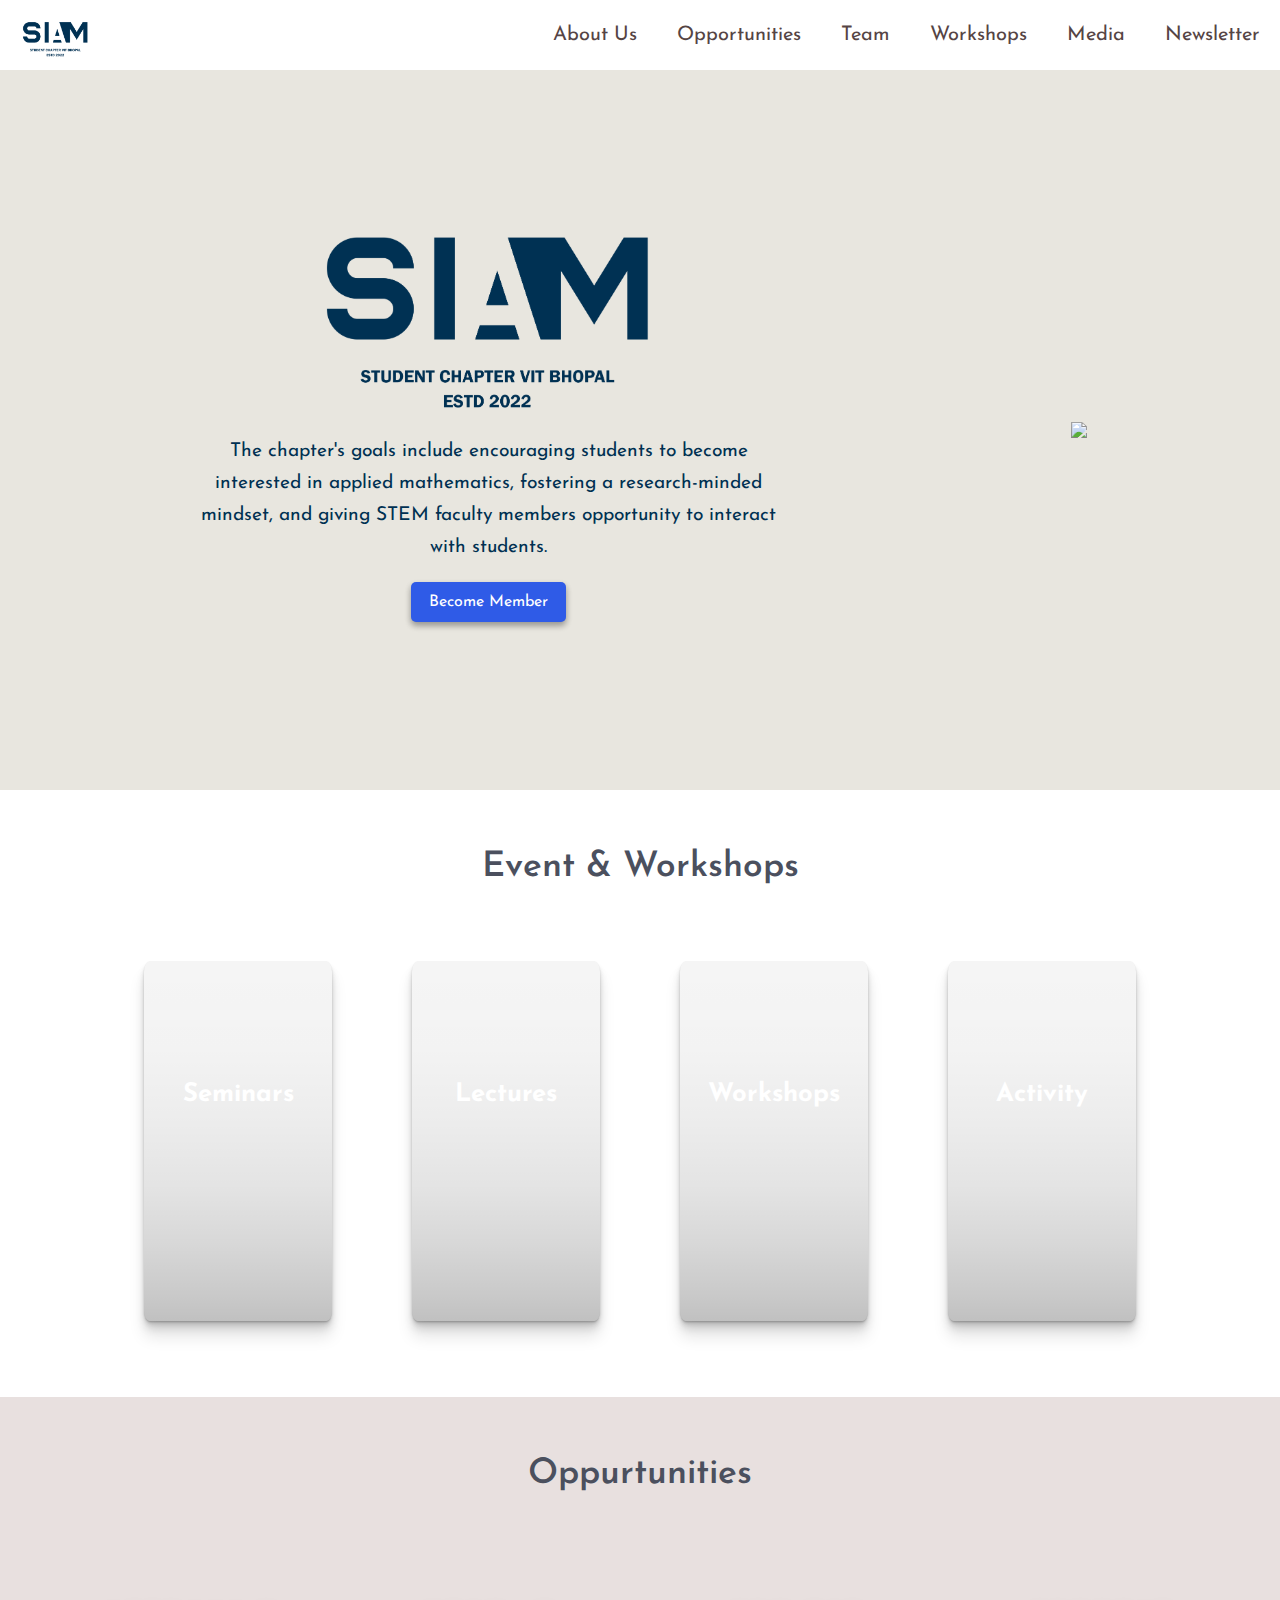
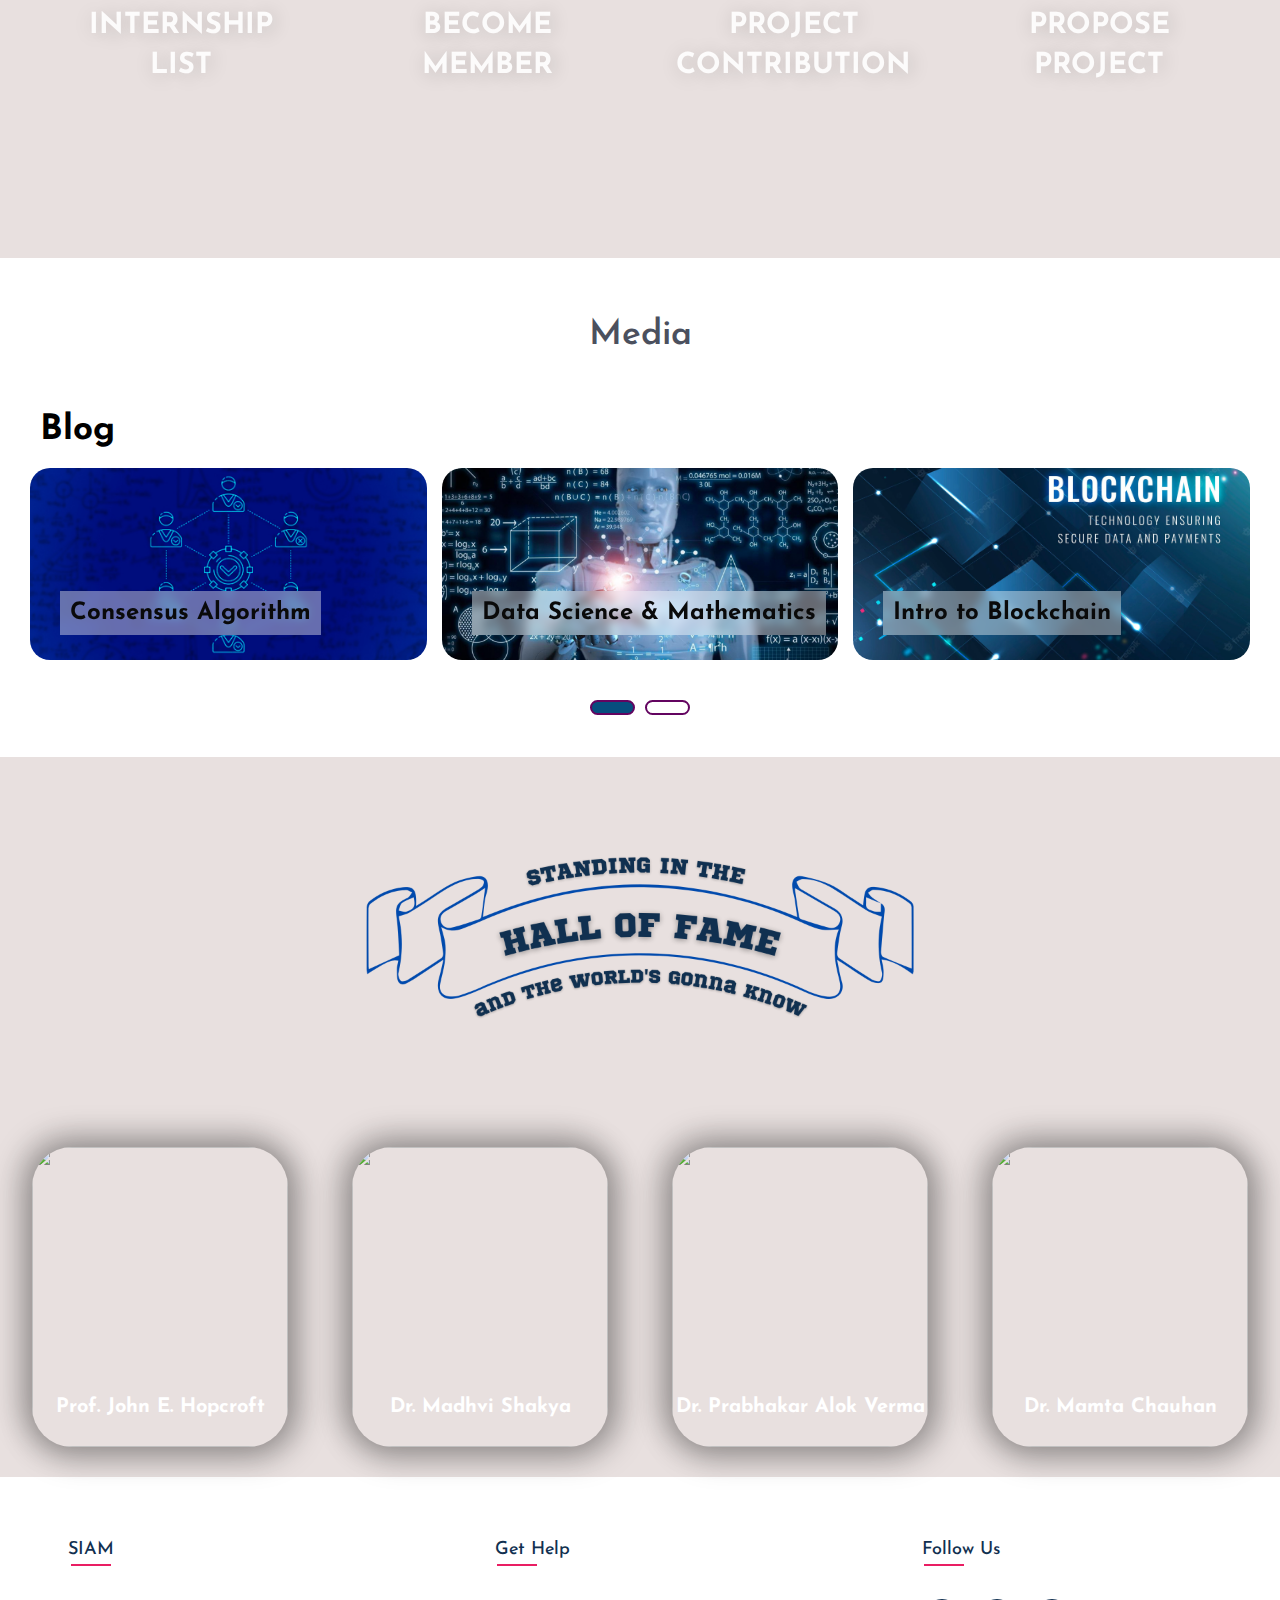
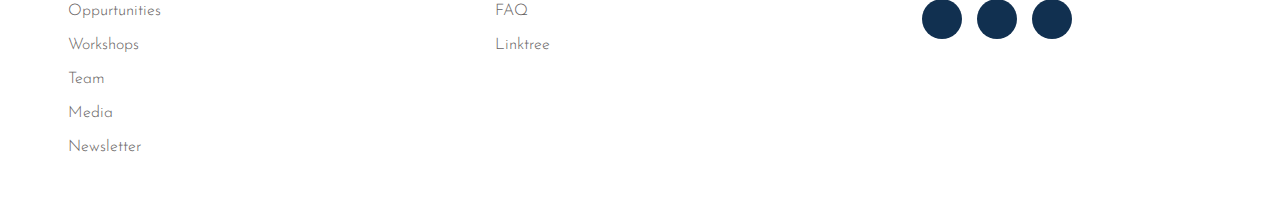
==== commit 03812a5b: "completed" ====
--- a/index.html
+++ b/index.html
@@ -237,7 +237,7 @@
         <div class="carde carde-4">
           <a href="https://medium.com/@siam_VIT-B/a-brief-introduction-to-blockchain-technology-a2f87072bee6">
             <img class="blog_ime" src="./images/block.webp" allow="autoplay">
-            <div class="bottom-left"><bold> Intro to BlockChain </bold></div>
+            <div class="bottom-left"><bold> Intro to Blockchain </bold></div>
           </a>
         </div>
         <div class="carde carde-5">
@@ -338,7 +338,7 @@
     <div class="oppcard 1">
       <div class="card_image"> <img src="https://www.computerhope.com/people/pictures/john_hopcroft.jpg" /> </div>
       <div class="card_title title-white">
-        <p>Prof.John E. Hopcroft </p>
+        <p>Prof. John E. Hopcroft </p>
       </div>
     </div>
     
@@ -347,7 +347,7 @@
         <img src="http://www.manit.ac.in/sites/default/files/madhvi_shakya.jpg" />
         </div>
       <div class="card_title title-white">
-        <p>Dr.Madhvi Shakya</p>
+        <p>Dr. Madhvi Shakya</p>
       </div>
     </div>
     
@@ -356,7 +356,7 @@
         <img src="https://www.iirs.gov.in/iirs/sites/default/files/alok_verma.jpg" />
       </div>
       <div class="card_title title-white">
-        <p>Dr.Prabhakar Alok Vermma</p>
+        <p>Dr. Prabhakar Alok Verma</p>
       </div>
     </div>
       
@@ -365,7 +365,7 @@
         <img src="https://www.iirs.gov.in/iirs/sites/default/files/mamta_chauhan.jpg" />
         </div>
       <div class="card_title title-white">
-        <p>Dr.Mamta Chauhan</p>
+        <p>Dr. Mamta Chauhan</p>
       </div>
       </div>
 
--- a/css/index.css
+++ b/css/index.css
@@ -360,6 +360,7 @@
   font-weight: 800;
   color: black;
   /* font-family: 'Josefin Sans', sans-serif; */
+  margin-left: 40px;
 }
 
 .wrapper {
